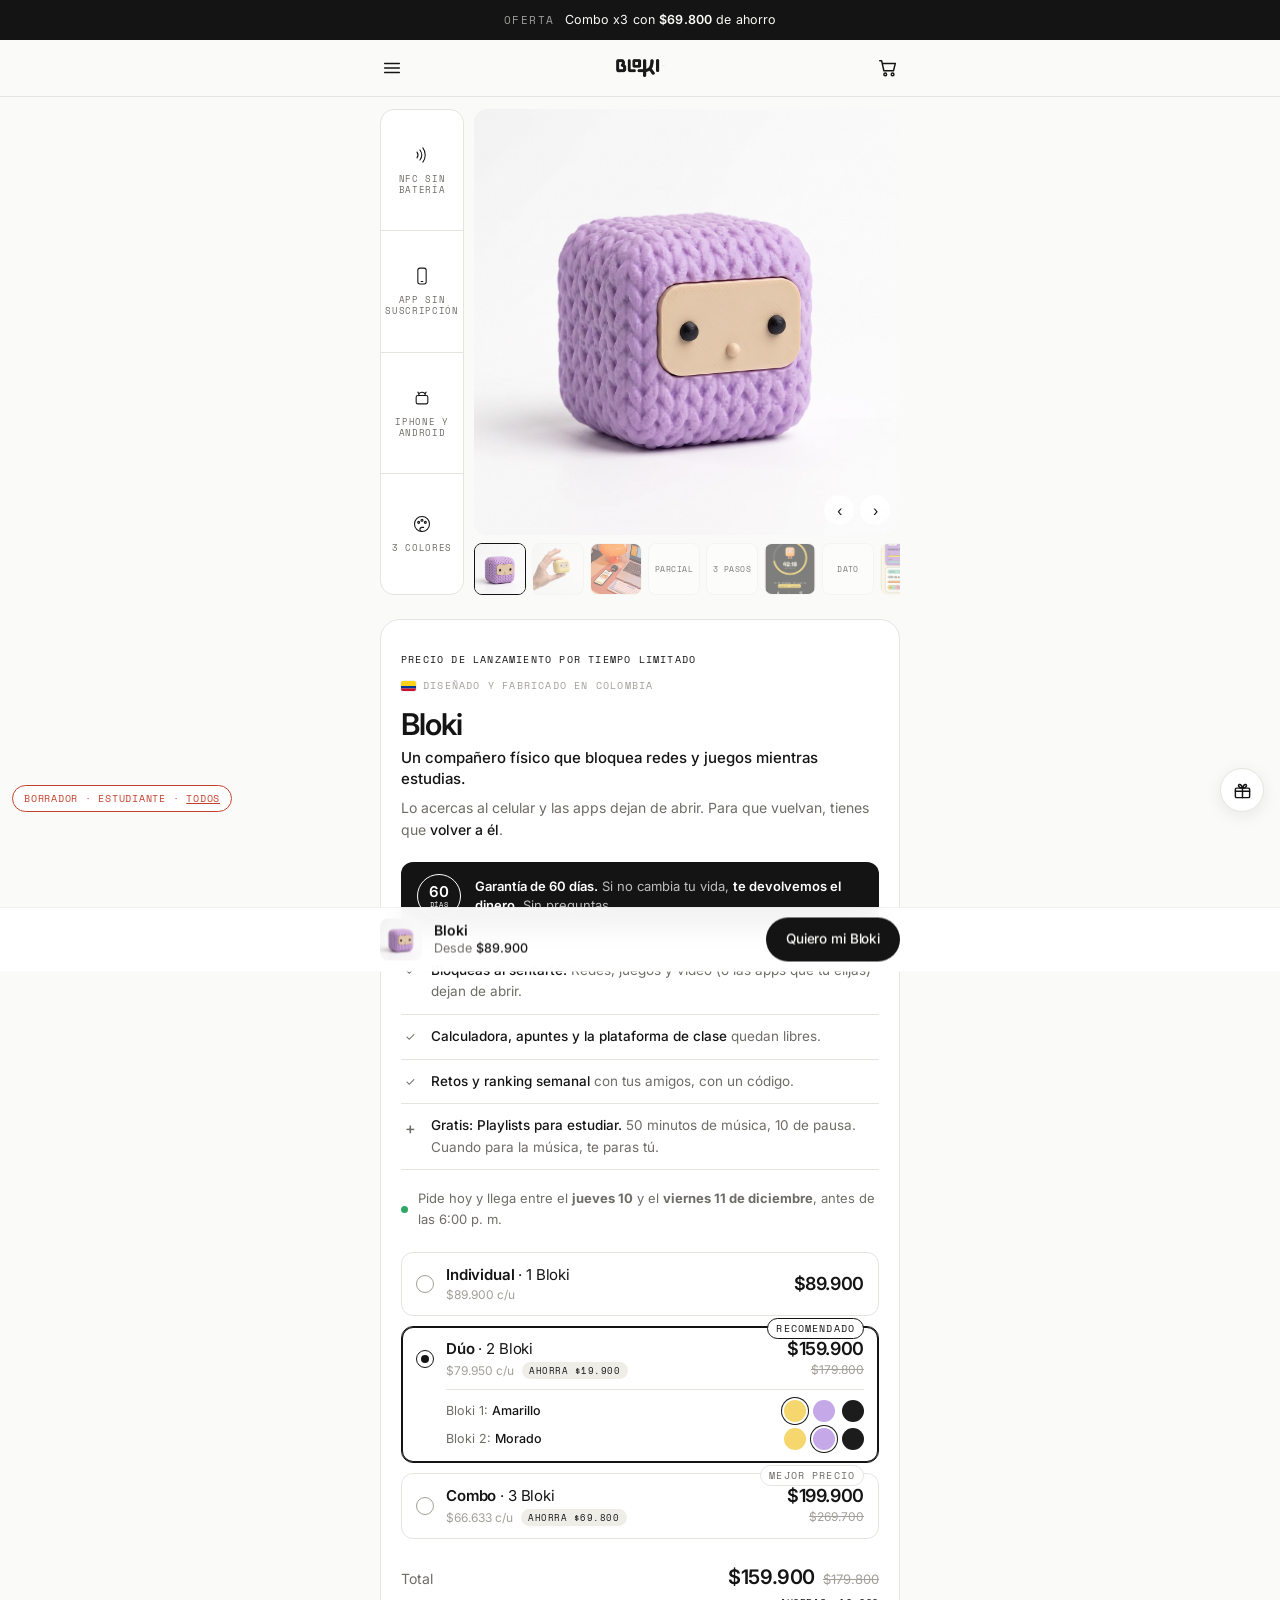
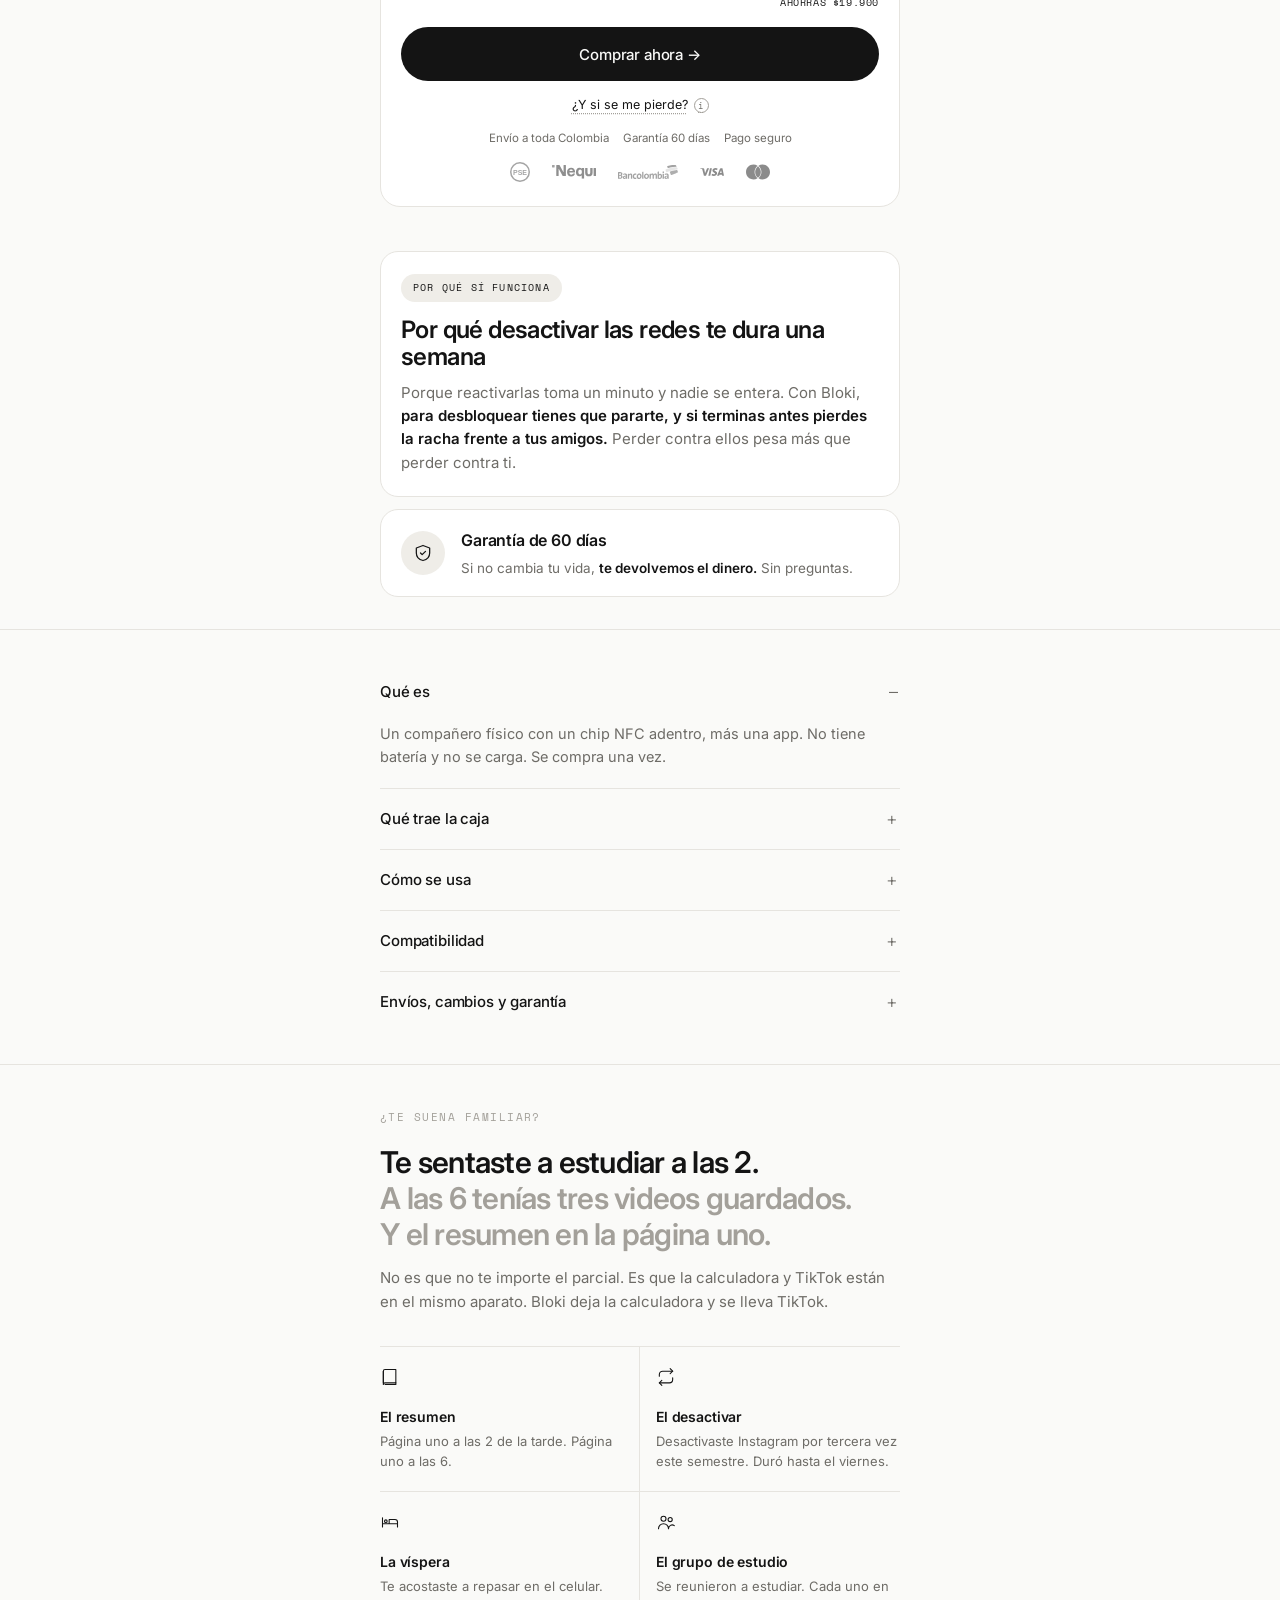
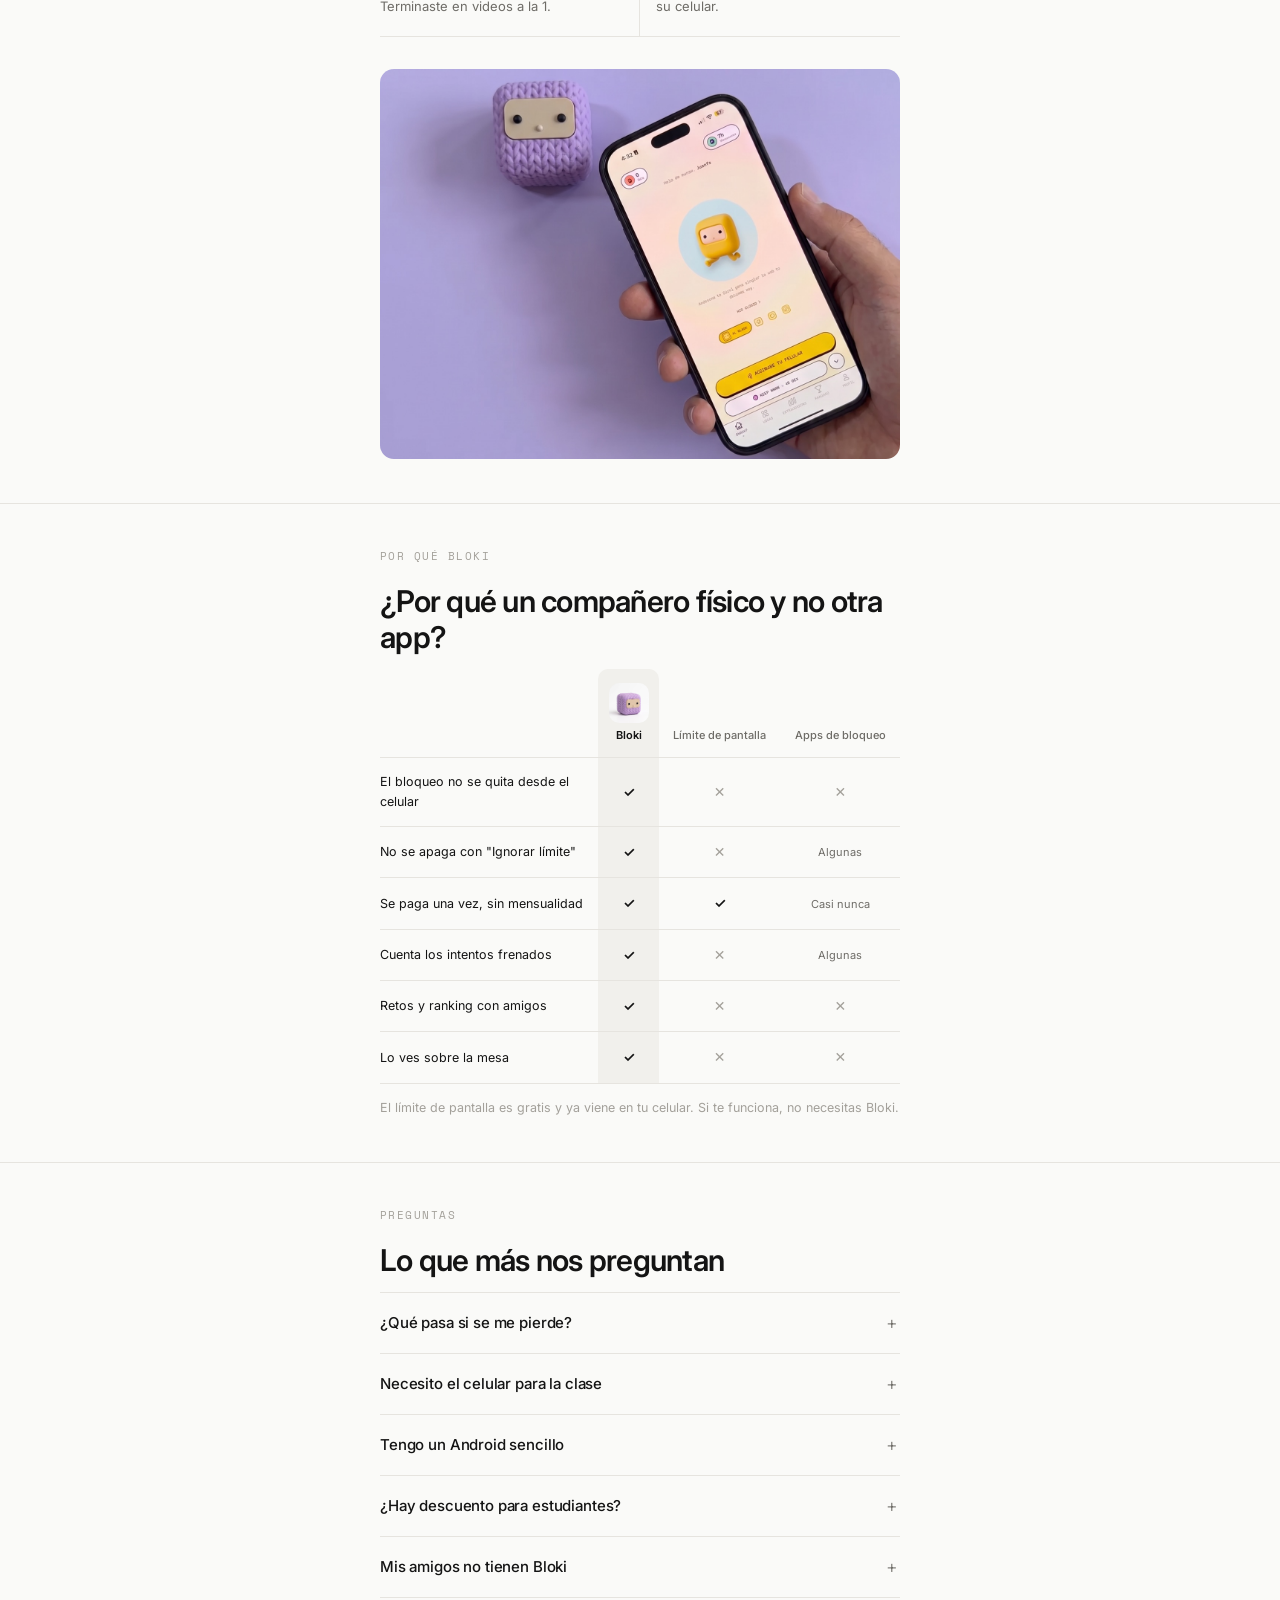
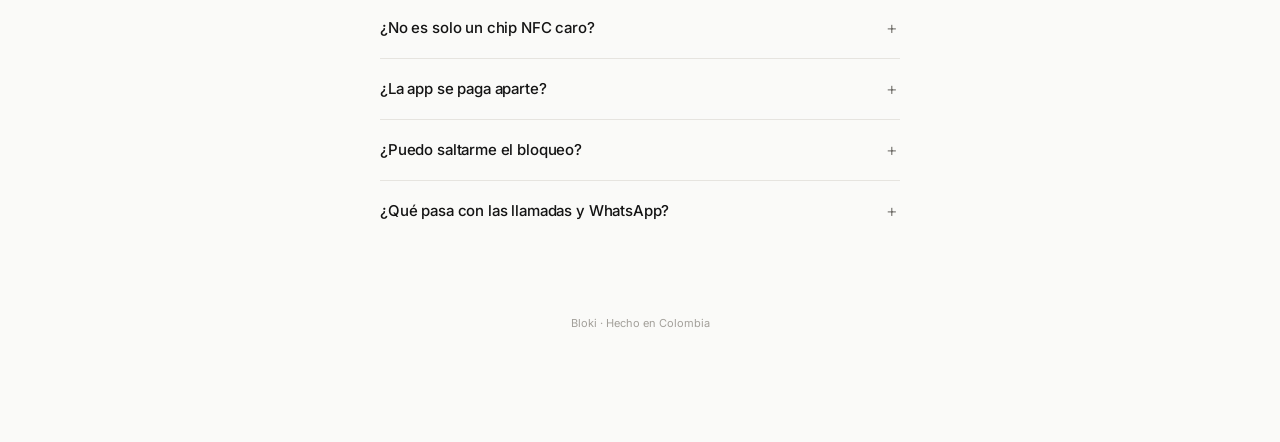
==== estudiante/index.html @ fb694d65 "Bloki: landings por avatar + panel del proyecto Landings (8 avatares) generadas con build.py y panel" ====
<!doctype html>
<html lang="es-CO"><head>
<meta charset="utf-8"><meta name="viewport" content="width=device-width,initial-scale=1">
<title>Bloki · Cuatro horas sentado, cuarenta minutos estudiando</title>
<meta name="description" content="Bloki bloquea redes y juegos mientras estudias y deja libres la calculadora y la plataforma de clase. Con retos y ranking contra tus amigos.">
<meta property="og:title" content="Bloki · Cuatro horas sentado, cuarenta minutos estudiando"><meta property="og:description" content="Bloki bloquea redes y juegos mientras estudias y deja libres la calculadora y la plataforma de clase. Con retos y ranking contra tus amigos.">
<meta property="og:image" content="../assets/bloki-lila-tejido.jpg">
<meta name="robots" content="noindex">
<link rel="preconnect" href="https://fonts.googleapis.com"><link rel="preconnect" href="https://fonts.gstatic.com" crossorigin>
<link href="https://fonts.googleapis.com/css2?family=Inter:wght@400;500;600&family=Space+Mono:wght@400&display=swap" rel="stylesheet">
<link rel="stylesheet" href="../assets/bloki-landing.css">
<style>.todo-inline{color:#c2412d}</style>
</head><body>
<div class="draft-bar">BORRADOR · Estudiante · <a href="../index.html">todos</a></div>
<div class="announce"><b class="tag">OFERTA</b>Combo x3 con <b>$69.800</b> de ahorro</div><header class="header"><div class="header__in">
  <details class="menu"><summary aria-label="Menú"><svg viewBox="0 0 24 24" fill="none" stroke="currentColor" stroke-width="1.6" stroke-linecap="round" stroke-linejoin="round" aria-hidden="true"><path d="M4 7h16M4 12h16M4 17h16"/></svg></summary>
    <nav class="menu__panel"><a href="#comprar" data-goto-buy>Comprar</a><a href="#como-funciona">Cómo funciona</a><a href="#preguntas">Preguntas</a></nav></details>
  <a class="header__logo" href="#top"><img src="../assets/bloki-wordmark.png" alt="Bloki" width="64" height="26"></a>
  <a class="header__cart" href="#comprar" data-goto-buy aria-label="Comprar"><svg viewBox="0 0 24 24" fill="none" stroke="currentColor" stroke-width="1.6" stroke-linecap="round" stroke-linejoin="round" aria-hidden="true"><path d="M3 4h2l2.5 11h10.5l2-8H6.5"/><circle cx="9" cy="19" r="1.5"/><circle cx="17" cy="19" r="1.5"/></svg></a>
</div></header><section class="sec sec--tight" id="top"><div class="wrap">
  <div class="gal"><div class="chips"><div class="chip"><svg viewBox="0 0 24 24" fill="none" stroke="currentColor" stroke-width="1.3" stroke-linecap="round" stroke-linejoin="round" aria-hidden="true"><path d="M6 8.5a6 6 0 0 1 0 7"/><path d="M9.5 6a10 10 0 0 1 0 12"/><path d="M13 3.5a14 14 0 0 1 0 17"/></svg><span>NFC SIN BATERÍA</span></div><div class="chip"><svg viewBox="0 0 24 24" fill="none" stroke="currentColor" stroke-width="1.3" stroke-linecap="round" stroke-linejoin="round" aria-hidden="true"><rect x="7" y="2.5" width="10" height="19" rx="2.5"/><path d="M11 18.5h2"/></svg><span>APP SIN SUSCRIPCIÓN</span></div><div class="chip"><svg viewBox="0 0 24 24" fill="none" stroke="currentColor" stroke-width="1.3" stroke-linecap="round" stroke-linejoin="round" aria-hidden="true"><rect x="5" y="9" width="14" height="10" rx="2"/><path d="M8 9a4 4 0 0 1 8 0"/><path d="M7 5l1.5 2M17 5l-1.5 2"/></svg><span>IPHONE Y ANDROID</span></div><div class="chip"><svg viewBox="0 0 24 24" fill="none" stroke="currentColor" stroke-width="1.3" stroke-linecap="round" stroke-linejoin="round" aria-hidden="true"><circle cx="12" cy="12" r="9"/><circle cx="8" cy="10" r="1.2"/><circle cx="12" cy="7.5" r="1.2"/><circle cx="16" cy="10" r="1.2"/><path d="M12 21a2.5 2.5 0 0 1 0-5h2"/></svg><span>3 COLORES</span></div></div>
    <div><div class="gal__main"><div class="gal__slide gal__slide--cover on"><img src="../assets/bloki-lila-tejido.jpg" alt="Bloki morado tejido, tu compañero físico que bloquea las apps que eliges"></div><div class="gal__slide gal__slide--cover"><img src="../assets/bloki-amarillo-mano.jpg" alt="Bloki amarillo en la mano: cabe entre dos dedos" loading="lazy"></div><div class="gal__slide gal__slide--cover"><img src="../assets/bloki-negro-escritorio.jpg" alt="Bloki negro en el escritorio, junto al celular con el modo Trabajo" loading="lazy"></div><div class="gal__slide"><div class="info"><span class="info__k">Semana de parciales</span><p class="info__t">Así se usa Bloki para estudiar.</p><ol><li><b>Te sientas</b>Tocas Bloki. TikTok, Instagram y juegos se cierran.</li><li><b>Bloque de 50 min</b>Calculadora, apuntes y la plataforma de clase libres.</li><li><b>El domingo</b>Sale el ranking semanal con tus amigos.</li></ol></div></div><div class="gal__slide"><div class="info"><span class="info__k">Cómo funciona</span><p class="info__t">Un compañero físico, una app y un toque.</p><ol><li><b>1. Eliges las apps</b>Vienen ocho modos listos. Ajustas los que quieras.</li><li><b>2. Acercas el celular</b>NFC. Sin contraseña ni código.</li><li><b>3. Dejas a Bloki ahí</b>Para desbloquear tienes que volver a él.</li></ol></div></div><div class="gal__slide gal__slide--cover"><img src="../assets/app-session.jpg" alt="Sesión activa en la app de Bloki" loading="lazy"></div><div class="gal__slide"><div class="info info--ink"><span class="info__k">Evidencia · Colombia</span><span class="info__big">3 h 25 min</span><p class="info__t" style="margin-top:6px">al día en redes sociales. Es el promedio en Colombia.</p><ul style="color:var(--ink)"><li><b>Top 5 mundial</b>en tiempo frente a pantallas: unas 8 h 43 min diarias en internet.</li><li><b>8 de cada 10</b>celulares en Colombia son Android. Bloki funciona con los dos.</li></ul><p style="font-size:9.5px;color:var(--ink-muted);margin:10px 0 0">Fuente: Digital 2025 (DataReportal) vía Portafolio · La República · Statcounter jul-2026</p></div></div><div class="gal__slide gal__slide--cover"><img src="../assets/app-retos.jpg" alt="Retos con amigos en la app de Bloki" loading="lazy"></div><div class="gal__slide"><div class="info" style="background:var(--paper)"><span class="info__k">La diferencia</span><p class="info__t">Lo que tienen todos los demás: se quitan desde el mismo celular.</p><ul><li><b>Límite de pantalla</b>Se apaga con "Ignorar límite".</li><li><b>Borrar las apps</b>Se vuelven a bajar en cuarenta segundos.</li><li><b>Bloki</b>Solo se quita acercando el celular a Bloki, donde lo dejaste.</li></ul></div></div><div class="gal__slide gal__slide--cover"><img src="../assets/bloki-morado-app.jpg" alt="Bloki morado junto al celular con la app abierta" loading="lazy"></div><div class="gal__arrows"><button type="button" data-gal-prev aria-label="Anterior">‹</button><button type="button" data-gal-next aria-label="Siguiente">›</button></div></div>
    <div class="thumbs"><button type="button" class="on" aria-label="Imagen 1"><img src="../assets/bloki-lila-tejido.jpg" alt=""></button><button type="button" class="" aria-label="Imagen 2"><img src="../assets/bloki-amarillo-mano.jpg" alt=""></button><button type="button" class="" aria-label="Imagen 3"><img src="../assets/bloki-negro-escritorio.jpg" alt=""></button><button type="button" class="" aria-label="Imagen 4"><span class="t-info">PARCIAL</span></button><button type="button" class="" aria-label="Imagen 5"><span class="t-info">3 PASOS</span></button><button type="button" class="" aria-label="Imagen 6"><img src="../assets/app-session.jpg" alt=""></button><button type="button" class="" aria-label="Imagen 7"><span class="t-info">DATO</span></button><button type="button" class="" aria-label="Imagen 8"><img src="../assets/app-retos.jpg" alt=""></button><button type="button" class="" aria-label="Imagen 9"><span class="t-info">VS</span></button><button type="button" class="" aria-label="Imagen 10"><img src="../assets/bloki-morado-app.jpg" alt=""></button></div></div></div>
</div></section><section class="sec buy" id="comprar"><div class="wrap">
  <div class="buy__card">
    <div class="buy__top"><span><span class="launch">Precio de lanzamiento por tiempo limitado</span></span><span class="pill"><svg class="flag" viewBox="0 0 3 2" aria-hidden="true"><rect width="3" height="1" fill="#FCD116"/><rect y="1" width="3" height=".5" fill="#003893"/><rect y="1.5" width="3" height=".5" fill="#CE1126"/></svg>Diseñado y fabricado en Colombia</span></div>
    <h1 class="buy__title">Bloki</h1>
    <p class="buy__sub">Un compañero físico que bloquea redes y juegos mientras estudias.</p>
    <p class="buy__lead">Lo acercas al celular y las apps dejan de abrir. Para que vuelvan, tienes que <b>volver a él</b>.</p>
    <div class="guar-bar"><span class="guar__seal">60<small>DÍAS</small></span><p><b>Garantía de 60 días.</b> Si no cambia tu vida, <b>te devolvemos el dinero.</b> Sin preguntas.</p></div>
    <ul class="checks"><li><span class="ck"></span><span><b>Bloqueas al sentarte.</b> Redes, juegos y video (o las apps que tú elijas) dejan de abrir.</span></li><li><span class="ck"></span><span><b>Calculadora, apuntes y la plataforma de clase</b> quedan libres.</span></li><li><span class="ck"></span><span><b>Retos y ranking semanal</b> con tus amigos, con un código.</span></li><li><span class="ck ck--gift"></span><span><b>Gratis: Playlists para estudiar.</b> 50 minutos de música, 10 de pausa. Cuando para la música, te paras tú.</span></li></ul>
    <p class="ship"><i></i><span data-eta>Llega en 2 a 5 días hábiles · Envío a toda Colombia</span></p>
    <div class="plans" role="radiogroup" aria-label="Elige tu plan"><div class="plan" role="radio" tabindex="0" aria-checked="false" data-qty="1" data-price="89900">
      <div class="plan__row"><span class="plan__dot"></span>
        <div><p class="plan__name"><b>Individual</b> · 1 Bloki</p>
        <p class="plan__desc">$89.900 c/u</p></div>
        <p class="plan__price"><strong>$89.900</strong></p></div>
      <div class="colors"><div class="colors__row"><span>Color: <b>Amarillo</b></span><span class="sw"><button type="button" class="on" style="--c:#F5D76E" data-color="Amarillo" aria-label="Amarillo"></button><button type="button" class="" style="--c:#C5A8E8" data-color="Morado" aria-label="Morado"></button><button type="button" class="" style="--c:#1C1C1C" data-color="Negro" aria-label="Negro"></button></span></div></div></div><div class="plan on" role="radio" tabindex="0" aria-checked="true" data-qty="2" data-price="159900"><span class="plan__badge">RECOMENDADO</span>
      <div class="plan__row"><span class="plan__dot"></span>
        <div><p class="plan__name"><b>Dúo</b> · 2 Bloki</p>
        <p class="plan__desc">$79.950 c/u<span class="plan__save">AHORRA $19.900</span></p></div>
        <p class="plan__price"><strong>$159.900</strong><s>$179.800</s></p></div>
      <div class="colors"><div class="colors__row"><span>Bloki 1: <b>Amarillo</b></span><span class="sw"><button type="button" class="on" style="--c:#F5D76E" data-color="Amarillo" aria-label="Amarillo"></button><button type="button" class="" style="--c:#C5A8E8" data-color="Morado" aria-label="Morado"></button><button type="button" class="" style="--c:#1C1C1C" data-color="Negro" aria-label="Negro"></button></span></div><div class="colors__row"><span>Bloki 2: <b>Morado</b></span><span class="sw"><button type="button" class="" style="--c:#F5D76E" data-color="Amarillo" aria-label="Amarillo"></button><button type="button" class="on" style="--c:#C5A8E8" data-color="Morado" aria-label="Morado"></button><button type="button" class="" style="--c:#1C1C1C" data-color="Negro" aria-label="Negro"></button></span></div></div></div><div class="plan" role="radio" tabindex="0" aria-checked="false" data-qty="3" data-price="199900"><span class="plan__badge plan__badge--y">MEJOR PRECIO</span>
      <div class="plan__row"><span class="plan__dot"></span>
        <div><p class="plan__name"><b>Combo</b> · 3 Bloki</p>
        <p class="plan__desc">$66.633 c/u<span class="plan__save">AHORRA $69.800</span></p></div>
        <p class="plan__price"><strong>$199.900</strong><s>$269.700</s></p></div>
      <div class="colors"><div class="colors__row"><span>Bloki 1: <b>Amarillo</b></span><span class="sw"><button type="button" class="on" style="--c:#F5D76E" data-color="Amarillo" aria-label="Amarillo"></button><button type="button" class="" style="--c:#C5A8E8" data-color="Morado" aria-label="Morado"></button><button type="button" class="" style="--c:#1C1C1C" data-color="Negro" aria-label="Negro"></button></span></div><div class="colors__row"><span>Bloki 2: <b>Morado</b></span><span class="sw"><button type="button" class="" style="--c:#F5D76E" data-color="Amarillo" aria-label="Amarillo"></button><button type="button" class="on" style="--c:#C5A8E8" data-color="Morado" aria-label="Morado"></button><button type="button" class="" style="--c:#1C1C1C" data-color="Negro" aria-label="Negro"></button></span></div><div class="colors__row"><span>Bloki 3: <b>Negro</b></span><span class="sw"><button type="button" class="" style="--c:#F5D76E" data-color="Amarillo" aria-label="Amarillo"></button><button type="button" class="" style="--c:#C5A8E8" data-color="Morado" aria-label="Morado"></button><button type="button" class="on" style="--c:#1C1C1C" data-color="Negro" aria-label="Negro"></button></span></div></div></div></div>
    <div class="total"><span>Total</span><span><strong data-total></strong><s data-compare hidden></s><span class="save" data-save hidden></span></span></div>
    <button type="button" class="btn btn--block" data-buy>Comprar ahora →</button>
    <p class="buy__err" role="alert"></p>
    <div class="tip"><button type="button" class="tip__btn" aria-describedby="tip-perdida">¿Y si se me pierde? <span class="tip__i" aria-hidden="true">i</span></button>
      <span class="tip__box" role="tooltip" id="tip-perdida">Cada Bloki trae <b>3 desbloqueos de emergencia</b>. Respondes tu pregunta de seguridad y tus apps se desbloquean. Si necesitas más, los encuentras dentro de la app.</span></div>
    <ul class="micro"><li>Envío a toda Colombia</li><li>Garantía 60 días</li><li>Pago seguro</li></ul>
    <div class="pay"><img class="pay--pse" src="../assets/pagos/pse.svg" alt="PSE" loading="lazy"><img class="pay--nequi" src="../assets/pagos/nequi.svg" alt="Nequi" loading="lazy"><img class="pay--bancolombia" src="../assets/pagos/bancolombia.svg" alt="Bancolombia" loading="lazy"><img class="pay--visa" src="../assets/pagos/visa.svg" alt="VISA" loading="lazy"><img class="pay--mastercard" src="../assets/pagos/mastercard.svg" alt="Mastercard" loading="lazy"></div>
  </div>
</div></section><section class="sec sec--tight"><div class="wrap why">
  <div class="why__card"><span class="why__tag">Por qué sí funciona</span><h3>Por qué desactivar las redes te dura una semana</h3><p>Porque reactivarlas toma un minuto y nadie se entera. Con Bloki, <b>para desbloquear tienes que pararte, y si terminas antes pierdes la racha frente a tus amigos.</b> Perder contra ellos pesa más que perder contra ti.</p></div>
  <div class="why__card why__guar"><span class="why__icon"><svg viewBox="0 0 24 24" fill="none" stroke="currentColor" stroke-width="1.5" stroke-linecap="round" stroke-linejoin="round" aria-hidden="true"><path d="M12 3 4 6v6c0 5 3.5 8 8 9 4.5-1 8-4 8-9V6Z"/><path d="m9 12 2 2 4-4"/></svg></span><div><h4>Garantía de 60 días</h4><p>Si no cambia tu vida, <b>te devolvemos el dinero.</b> Sin preguntas.</p></div></div>
</div></section><section class="sec sec--tight" id="como-funciona"><div class="wrap"><div class="acc"><details open><summary>Qué es</summary><div class="acc__body"><p>Un compañero físico con un chip NFC adentro, más una app. No tiene batería y no se carga. Se compra una vez.</p></div></details><details><summary>Qué trae la caja</summary><div class="acc__body"><p><b>1 Bloki</b>, en el color que elegiste.</p><p><b>Instrucciones de uso.</b> De la caja a tu primer bloqueo en un par de minutos.</p><p><b>Tu bienvenida a la comunidad Bloki.</b> Retos, ranking y gente bloqueando contigo.</p></div></details><details><summary>Cómo se usa</summary><div class="acc__body"><p>Abres la app y eliges qué apps se bloquean. Acercas la parte de arriba del celular a Bloki y el modo se activa. Para desbloquear, vuelves a acercarlo.</p></div></details><details><summary>Compatibilidad</summary><div class="acc__body"><p>iPhone y Android con NFC. La mayoría de celulares desde 2015 lo tienen. Cada Bloki se vincula a un solo celular: si son dos, cada uno necesita el suyo.</p></div></details><details><summary>Envíos, cambios y garantía</summary><div class="acc__body"><p>Envío a toda Colombia, de 2 a 5 días hábiles.</p><p><b>60 días de garantía:</b> lo devuelves y te devolvemos el dinero, sin preguntas.</p></div></details></div></div></section>
<section class="sec sec--deep"><div class="wrap">
  <span class="eyebrow">¿Te suena familiar?</span>
  <h2 class="h2 h2--lines"><span>Te sentaste a estudiar a las 2.</span><span>A las 6 tenías tres videos guardados.</span><span>Y el resumen en la página uno.</span></h2>
  <p class="lead">No es que no te importe el parcial. Es que la calculadora y TikTok están en el mismo aparato. Bloki deja la calculadora y se lleva TikTok.</p>
  <div class="pains"><div class="pain"><span class="pain__ic"><svg viewBox="0 0 24 24" fill="none" stroke="currentColor" stroke-width="1.3" stroke-linecap="round" stroke-linejoin="round" aria-hidden="true"><path d="M4 5a2 2 0 0 1 2-2h13v16H6a2 2 0 0 0-2 2Z"/><path d="M4 19V5M19 19v2H6"/></svg></span><h3>El resumen</h3><p>Página uno a las 2 de la tarde. Página uno a las 6.</p></div><div class="pain"><span class="pain__ic"><svg viewBox="0 0 24 24" fill="none" stroke="currentColor" stroke-width="1.3" stroke-linecap="round" stroke-linejoin="round" aria-hidden="true"><path d="M17 2l3 3-3 3"/><path d="M4 11V9a4 4 0 0 1 4-4h12"/><path d="M7 22l-3-3 3-3"/><path d="M20 13v2a4 4 0 0 1-4 4H4"/></svg></span><h3>El desactivar</h3><p>Desactivaste Instagram por tercera vez este semestre. Duró hasta el viernes.</p></div><div class="pain"><span class="pain__ic"><svg viewBox="0 0 24 24" fill="none" stroke="currentColor" stroke-width="1.3" stroke-linecap="round" stroke-linejoin="round" aria-hidden="true"><path d="M3 18V7M3 14h18v4M21 14v-2a3 3 0 0 0-3-3h-7v5"/><circle cx="7" cy="11" r="1.6"/></svg></span><h3>La víspera</h3><p>Te acostaste a repasar en el celular. Terminaste en videos a la 1.</p></div><div class="pain"><span class="pain__ic"><svg viewBox="0 0 24 24" fill="none" stroke="currentColor" stroke-width="1.3" stroke-linecap="round" stroke-linejoin="round" aria-hidden="true"><circle cx="9" cy="8" r="3"/><circle cx="17" cy="9" r="2.5"/><path d="M3 20a6 6 0 0 1 12 0M15 20a4.5 4.5 0 0 1 7-3.7"/></svg></span><h3>El grupo de estudio</h3><p>Se reunieron a estudiar. Cada uno en su celular.</p></div></div>
  <figure class="figure"><img src="../assets/bloki-morado-app.jpg" alt="Bloki morado junto al celular con la app abierta" loading="lazy"></figure>
</div></section><section class="sec"><div class="wrap">
  <span class="eyebrow">Por qué Bloki</span>
  <h2 class="h2">¿Por qué un compañero físico y no otra app?</h2>
  <table class="cmp"><tr><th></th><th class="us"><img src="../assets/bloki-lila-tejido.jpg" alt="">Bloki</th><th>Límite de pantalla</th><th>Apps de bloqueo</th></tr><tr><td>El bloqueo no se quita desde el celular</td><td class="us"><span class="yes">✓</span></td><td><span class="no">✕</span></td><td><span class="no">✕</span></td></tr><tr><td>No se apaga con "Ignorar límite"</td><td class="us"><span class="yes">✓</span></td><td><span class="no">✕</span></td><td><span class="txt">Algunas</span></td></tr><tr><td>Se paga una vez, sin mensualidad</td><td class="us"><span class="yes">✓</span></td><td><span class="yes">✓</span></td><td><span class="txt">Casi nunca</span></td></tr><tr><td>Cuenta los intentos frenados</td><td class="us"><span class="yes">✓</span></td><td><span class="no">✕</span></td><td><span class="txt">Algunas</span></td></tr><tr><td>Retos y ranking con amigos</td><td class="us"><span class="yes">✓</span></td><td><span class="no">✕</span></td><td><span class="no">✕</span></td></tr><tr><td>Lo ves sobre la mesa</td><td class="us"><span class="yes">✓</span></td><td><span class="no">✕</span></td><td><span class="no">✕</span></td></tr></table>
  <p class="small" style="margin:14px 0 0">El límite de pantalla es gratis y ya viene en tu celular. Si te funciona, no necesitas Bloki.</p>
</div></section><section class="sec sec--deep" id="preguntas"><div class="wrap">
  <span class="eyebrow">Preguntas</span>
  <h2 class="h2">Lo que más nos preguntan</h2>
  <div class="acc"><details><summary>¿Qué pasa si se me pierde?</summary><div class="acc__body"><p>Cada Bloki trae <b>3 desbloqueos de emergencia</b>. Respondes tu pregunta de seguridad y tus apps se desbloquean. Si necesitas más, los encuentras dentro de la app.</p></div></details><details><summary>Necesito el celular para la clase</summary><div class="acc__body"><p>Calculadora, apuntes, la plataforma de la universidad y WhatsApp quedan libres. Bloqueas solo lo que eliges.</p></div></details><details><summary>Tengo un Android sencillo</summary><div class="acc__body"><p>Si tiene NFC, funciona. La mayoría de celulares desde 2015 lo tienen. En los ajustes busca "NFC"; si aparece, sirve.</p></div></details><details><summary>¿Hay descuento para estudiantes?</summary><div class="acc__body"><p>[DECIDIR: Brick da 20% a estudiantes. Si lo hacemos, poner aquí cómo se valida.]</p></div></details><details><summary>Mis amigos no tienen Bloki</summary><div class="acc__body"><p>Pueden entrar al ranking con tu código. [CONFIRMAR: si se puede participar sin Bloki propio.]</p></div></details><details><summary>¿No es solo un chip NFC caro?</summary><div class="acc__body"><p>Adentro tiene un chip NFC, sí. Lo que pagas es el compañero físico, la app completa de por vida sin mensualidad, los ocho modos, los retos y el ranking. Y es un compañero que da gusto dejar a la vista: el que se guarda en un cajón no se usa.</p></div></details><details><summary>¿La app se paga aparte?</summary><div class="acc__body"><p>No. Va incluida, de por vida, sin suscripción ni cobros después.</p></div></details><details><summary>¿Puedo saltarme el bloqueo?</summary><div class="acc__body"><p>Si de verdad quieres, sí. Hay modo estricto, pero ningún bloqueo de software es una cárcel. Lo que hace Bloki es que volver cueste más que quedarte afuera, y que si terminas antes, ese día no sume para tu racha.</p></div></details><details><summary>¿Qué pasa con las llamadas y WhatsApp?</summary><div class="acc__body"><p>Las llamadas nunca se bloquean: ni Apple ni Google lo permiten. WhatsApp queda libre por defecto. Si lo agregas, la app te avisa antes.</p></div></details></div>
</div></section>
<footer style="padding:30px 16px 110px;text-align:center;font-size:11px;color:var(--ink-muted)">Bloki · Hecho en Colombia</footer>
<div class="sticky" aria-hidden="true"><div class="sticky__in">
  <img src="../assets/bloki-lila-tejido.jpg" alt="">
  <span class="sticky__info"><strong>Bloki</strong>Desde <b>$89.900</b></span>
  <a class="btn" href="#comprar" data-goto-buy tabindex="-1">Quiero mi Bloki</a>
</div></div>
<button class="teaser" type="button" aria-label="Ver descuento"><svg viewBox="0 0 24 24" fill="none" stroke="currentColor" stroke-width="1.8" stroke-linecap="round" stroke-linejoin="round" aria-hidden="true"><rect x="3" y="9" width="18" height="12" rx="1.5"/><path d="M3 13h18M12 9v12"/><path d="M12 9S10.5 4 8 4.5 7.5 9 12 9Zm0 0s1.5-5 4-4.5S16.5 9 12 9Z"/></svg></button>
<div class="pop" role="dialog" aria-modal="true" aria-label="Descuento"><div class="pop__box">
  <button class="pop__x" type="button" data-pop-close aria-label="Cerrar">×</button>
  <div class="pop__art"><img src="../assets/bloki-amarillo-mano.jpg" alt=""></div>
  <div class="pop__body"><h3>Tienes un descuento esperando</h3><p>Déjanos tu correo y te mandamos el código para tu primer Bloki.</p>
    <form><input type="email" required placeholder="Tu correo" aria-label="Correo"><button class="btn btn--block" type="submit">Quiero el código</button></form>
    <button class="pop__no" type="button" data-pop-close>Ahora no</button>
    <p class="pop__legal">Al dejar tu correo aceptas recibir mensajes de Bloki. Puedes salirte cuando quieras.</p></div>
</div></div>
<script type="application/json" id="bk-config">{"slug": "estudiante", "store": "", "unitPrice": 89900, "variants": {"Amarillo": "", "Morado": "", "Negro": ""}, "discountCodes": {}, "popupCode": "[CÓDIGO]", "popupDelay": 12}</script>
<script src="../assets/bloki-landing.js"></script>
</body></html>
---- assets/bloki-landing.css ----
/* ═══════════════════════════════════════════════════════════════
   BLOKI · Landing de producto por avatar
   Estructura de Plenara Hydra (18 secciones, un solo buy box).
   Dirección visual: minimalista. Blanco hueso, tinta, líneas finas.
   El color lo pone el producto (renders y swatches); nada más lleva color.
   ═══════════════════════════════════════════════════════════════ */
:root{
  --bg:#FAFAF8; --paper:#FFFFFF; --stage:#F1F0EC;
  --ink:#141414; --ink-soft:#6E6C67; --ink-muted:#A3A09A; --line:#E6E4DF;
  /* Colores del producto: solo para swatches */
  --yellow:#F4CB3B; --mint:#92E2C7; --orange:#F28D3B; --lilac:#B78CD3; --coral:#FD998A;
  --sans:'Inter',system-ui,-apple-system,'Segoe UI',sans-serif;
  --mono:'Space Mono',ui-monospace,monospace;
  --w:560px; --r:14px;
}
*,*::before,*::after{box-sizing:border-box}
html{-webkit-text-size-adjust:100%;scroll-behavior:smooth}
body{margin:0;background:var(--bg);color:var(--ink);font-family:var(--sans);font-size:15px;line-height:1.6;-webkit-font-smoothing:antialiased;overflow-x:hidden}
img{max-width:100%;height:auto;display:block}
a{color:inherit}
button{font-family:inherit;color:inherit}
.wrap{width:100%;max-width:var(--w);margin:0 auto;padding:0 20px}
.sec{padding:44px 0;border-top:1px solid var(--line)}
.sec--tight{padding:32px 0}
.center{text-align:center}
.eyebrow{display:block;font-family:var(--mono);font-size:10.5px;letter-spacing:.14em;text-transform:uppercase;color:var(--ink-muted);margin:0 0 18px}
.h2{font-size:26px;line-height:1.2;font-weight:600;letter-spacing:-.025em;margin:0 0 14px}
.h2 em,.hero h1 em{font-style:normal;color:var(--ink-muted)}
.lead{color:var(--ink-soft);margin:0 0 28px}
.small{font-size:12.5px;color:var(--ink-muted)}

/* Botón */
.btn{display:inline-flex;align-items:center;justify-content:center;gap:10px;min-height:54px;padding:0 28px;border:0;border-radius:999px;background:var(--ink);color:var(--bg);font-family:var(--sans);font-weight:500;font-size:15px;letter-spacing:-.01em;text-decoration:none;cursor:pointer;transition:opacity .2s}
.btn:hover{opacity:.82}
.btn--block{width:100%}
.btn[disabled]{opacity:.5;cursor:wait}
.micro{display:flex;flex-wrap:wrap;justify-content:center;gap:4px 18px;margin:16px 0 0;padding:0;list-style:none;font-size:12px;color:var(--ink-soft)}

/* ── S1 Barra de oferta ── */
.announce{background:var(--ink);color:var(--bg);text-align:center;padding:10px 16px;font-size:12.5px;letter-spacing:.01em}
.announce b{font-weight:600}
.announce b.tag{font-family:var(--mono);font-weight:400;font-size:10.5px;letter-spacing:.14em;margin-right:10px;opacity:.6}

/* ── S2 Header ── */
.header{position:sticky;top:0;z-index:50;background:rgba(250,250,248,.9);backdrop-filter:blur(12px);-webkit-backdrop-filter:blur(12px);border-bottom:1px solid var(--line)}
.header__in{display:grid;grid-template-columns:44px 1fr 44px;align-items:center;height:56px;max-width:var(--w);margin:0 auto;padding:0 12px}
.header__logo{justify-self:center}
.header__logo img{height:20px;width:auto}
.header__cart{justify-self:end;display:grid;place-items:center;width:40px;height:40px;text-decoration:none}
.header svg{width:22px;height:22px}
.menu summary{list-style:none;cursor:pointer;width:40px;height:40px;display:grid;place-items:center}
.menu summary::-webkit-details-marker{display:none}
.menu__panel{position:fixed;inset:56px 0 auto 0;background:var(--bg);border-bottom:1px solid var(--line);padding:8px 20px 20px}
.menu__panel a{display:block;padding:14px 0;border-bottom:1px solid var(--line);text-decoration:none;font-size:15px}

/* ── S3 Hero ── */
.hero__media{position:relative;background:var(--stage);aspect-ratio:1/1;max-height:560px;width:100%;display:grid;place-items:center;overflow:hidden}
.hero__toy{width:72%;max-width:420px;height:auto;margin-top:-48px}
.gift{position:absolute;left:16px;right:16px;bottom:16px;max-width:420px;margin:0 auto;display:flex;align-items:center;gap:12px;background:rgba(255,255,255,.92);backdrop-filter:blur(8px);-webkit-backdrop-filter:blur(8px);border:1px solid var(--line);border-radius:12px;padding:10px 14px}
.gift__badge{flex:0 0 auto;font-family:var(--mono);font-size:10px;letter-spacing:.12em;text-transform:uppercase;border:1px solid var(--ink);border-radius:999px;padding:3px 9px}
.gift__txt{font-size:12px;line-height:1.4;color:var(--ink-soft)}
.gift__txt b{display:block;color:var(--ink);font-weight:600;font-size:13px}
.hero__copy{padding-top:36px;padding-bottom:56px}
.hero h1{font-size:30px;line-height:1.15;font-weight:600;letter-spacing:-.03em;margin:0 0 16px}
.hero__sub{margin:0 0 24px;color:var(--ink-soft);font-size:15.5px}
.hero__sub b{color:var(--ink);font-weight:500}
.hero__pills{list-style:none;margin:0 0 28px;padding:0;border-top:1px solid var(--line)}
.hero__pills li{display:flex;align-items:center;gap:12px;padding:12px 0;border-bottom:1px solid var(--line);font-size:14px;color:var(--ink-soft)}
.hero__pills li b{color:var(--ink);font-weight:500}
.hero__pills svg{flex:0 0 20px;width:20px;height:20px;color:var(--ink)}

/* Carrusel genérico */
.carousel{position:relative}
.track{display:flex;gap:12px;overflow-x:auto;scroll-snap-type:x mandatory;scrollbar-width:none;padding:2px 20px 4px;margin:0 -20px}
.track::-webkit-scrollbar{display:none}
.track>*{scroll-snap-align:start;flex:0 0 82%}
.c-nav{display:flex;align-items:center;justify-content:space-between;gap:14px;margin-top:20px}
.c-nav button{width:36px;height:36px;border-radius:50%;border:1px solid var(--line);background:transparent;cursor:pointer;font-size:15px;transition:border-color .2s}
.c-nav button:hover{border-color:var(--ink)}
.c-dots{display:flex;gap:6px}
.c-dots i{width:5px;height:5px;border-radius:50%;background:var(--line);transition:background .2s}
.c-dots i.on{background:var(--ink)}

/* S3c voces */
.voice{background:var(--paper);border:1px solid var(--line);border-radius:var(--r);padding:22px;display:flex;flex-direction:column;justify-content:space-between;min-height:170px}
.voice__q{margin:0 0 18px;font-size:15px;line-height:1.5;letter-spacing:-.01em}
.voice__src{font-family:var(--mono);font-size:10.5px;color:var(--ink-muted);margin:0}
.voice__src b{font-weight:400;color:var(--ink-soft)}

/* ── S4 Galería + chips ── */
.gal{display:grid;grid-template-columns:84px minmax(0,1fr);gap:10px;align-items:start}
.gal>div{min-width:0}
.chips{display:flex;flex-direction:column;align-self:stretch;border:1px solid var(--line);border-radius:var(--r);overflow:hidden;background:var(--paper)}
.chip{flex:1 1 0;min-height:0;display:flex;flex-direction:column;align-items:center;justify-content:center;gap:8px;text-align:center;font-family:var(--mono);font-size:8.5px;letter-spacing:.08em;line-height:1.3;padding:6px;color:var(--ink-soft);border-bottom:1px solid var(--line)}
.chip:last-child{border-bottom:0}
.chip svg{width:20px;height:20px;color:var(--ink)}
.gal__main{position:relative;aspect-ratio:1;border-radius:var(--r);overflow:hidden;background:var(--stage)}
.gal__slide{position:absolute;inset:0;opacity:0;transition:opacity .35s;display:flex;align-items:center;justify-content:center}
.gal__slide.on{opacity:1}
.gal__slide img{width:100%;height:100%;object-fit:contain}
.gal__slide--cover img{object-fit:cover}
.gal__arrows{position:absolute;bottom:10px;right:10px;display:flex;gap:6px;z-index:2}
.gal__arrows button{width:30px;height:30px;border-radius:50%;border:0;background:rgba(255,255,255,.9);cursor:pointer;font-size:14px}
.thumbs{display:flex;gap:6px;overflow-x:auto;margin-top:8px;scrollbar-width:none}
.thumbs button{flex:0 0 52px;height:52px;border:1px solid transparent;border-radius:8px;overflow:hidden;background:var(--stage);padding:0;cursor:pointer;opacity:.55;transition:opacity .2s}
.thumbs button.on{opacity:1;border-color:var(--ink)}
.thumbs img{width:100%;height:100%;object-fit:cover}
.thumbs .t-info{display:grid;place-items:center;height:100%;font-family:var(--mono);font-size:7.5px;letter-spacing:.06em;background:var(--paper)}
/* Slides-infografía */
.info{width:100%;height:100%;padding:22px;display:flex;flex-direction:column;justify-content:center;background:var(--paper)}
.info__k{font-family:var(--mono);font-size:9.5px;letter-spacing:.14em;text-transform:uppercase;color:var(--ink-muted);margin-bottom:8px}
.info__t{font-size:17px;font-weight:600;line-height:1.2;letter-spacing:-.02em;margin:0 0 14px}
.info ol,.info ul{margin:0;padding:0;list-style:none;font-size:12px;border-top:1px solid var(--line)}
.info li{padding:9px 0;border-bottom:1px solid var(--line);color:var(--ink-soft)}
.info li b{display:block;font-size:12.5px;font-weight:600;color:var(--ink)}
.info__big{font-size:46px;font-weight:600;letter-spacing:-.04em;line-height:1}
.info--ink{background:var(--ink);color:var(--bg)}
.info--ink .info__k{color:var(--ink-muted)}
.info--ink ul{border-color:#333;color:var(--ink-muted)!important}.info--ink li{border-color:#333;color:var(--ink-muted)}.info--ink li b{color:var(--bg)}

/* ── S5 Buy box ── */
.buy{scroll-margin-top:70px}
#top{border-top:0;padding-top:12px;padding-bottom:16px}
#top+.buy{border-top:0;padding-top:8px}
.buy__card{background:var(--paper);border:1px solid var(--line);border-radius:20px;padding:26px 20px 22px;transition:box-shadow .3s}
.buy__card.flash{animation:flash 1.1s ease}
@keyframes flash{0%,100%{box-shadow:0 0 0 0 rgba(20,20,20,0)}30%{box-shadow:0 0 0 3px var(--ink)}}
.buy__top{display:flex;flex-wrap:wrap;justify-content:space-between;align-items:center;gap:8px;margin-bottom:14px}
.pill{font-family:var(--mono);font-size:10px;letter-spacing:.12em;text-transform:uppercase;color:var(--ink-muted)}
.buy__top .pill{display:inline-flex;align-items:center;gap:7px;text-align:right}
.launch{font-family:var(--mono);font-size:10px;letter-spacing:.12em;text-transform:uppercase;color:var(--ink)}
.flag{flex:0 0 15px;width:15px;height:10px;border-radius:2px;box-shadow:0 0 0 .5px rgba(0,0,0,.12)}
.buy__title{font-size:30px;font-weight:600;letter-spacing:-.035em;margin:0 0 6px;line-height:1.1}
.buy__sub{font-weight:500;margin:0 0 8px;line-height:1.4}
.buy__lead{color:var(--ink-soft);margin:0 0 20px;font-size:14px}
.buy__lead b{font-weight:500;color:var(--ink)}
.checks{list-style:none;margin:0 0 18px;padding:0;border-top:1px solid var(--line);font-size:13.5px}
.checks li{display:grid;grid-template-columns:18px 1fr;gap:12px;align-items:start;padding:11px 0;border-bottom:1px solid var(--line);color:var(--ink-soft)}
.checks li b{color:var(--ink);font-weight:500}
.ck{width:18px;height:18px;display:grid;place-items:center;font-size:12px;margin-top:1px}
.ck::before{content:"✓"}
.ck--gift::before{content:"+";font-size:16px;font-weight:500}
.ship{display:flex;align-items:center;gap:10px;font-size:13px;margin:0 0 22px;color:var(--ink-soft)}
.ship i{flex:0 0 7px;width:7px;height:7px;border-radius:50%;background:#2fa866;animation:glow 2s infinite}
@keyframes glow{0%{box-shadow:0 0 0 0 rgba(47,168,102,.45)}70%{box-shadow:0 0 0 7px rgba(47,168,102,0)}100%{box-shadow:0 0 0 0 rgba(47,168,102,0)}}
.plans{display:flex;flex-direction:column;gap:10px;margin:0 0 18px}
.plan{position:relative;border:1px solid var(--line);border-radius:12px;padding:12px 14px;cursor:pointer;background:var(--paper);transition:border-color .2s}
.plan:hover{border-color:var(--ink-muted)}
.plan.on{border-color:var(--ink);box-shadow:inset 0 0 0 1px var(--ink)}
.plan__badge{position:absolute;top:-9px;right:14px;background:var(--paper);font-family:var(--mono);font-size:9.5px;letter-spacing:.12em;padding:2px 8px;color:var(--ink-soft);border:1px solid var(--line);border-radius:999px}
.plan.on .plan__badge{color:var(--ink);border-color:var(--ink)}
.plan__row{display:grid;grid-template-columns:18px 1fr auto;gap:12px;align-items:center}
.plan__dot{width:18px;height:18px;border-radius:50%;border:1.5px solid var(--ink-muted);position:relative}
.plan.on .plan__dot{border-color:var(--ink)}
.plan.on .plan__dot::after{content:"";position:absolute;inset:4px;border-radius:50%;background:var(--ink)}
.plan__name{margin:0;font-size:15px;letter-spacing:-.01em;color:var(--ink);line-height:1.3}
.plan__name b{font-weight:600}
.plan__desc{margin:3px 0 0;font-size:12px;color:var(--ink-muted);line-height:1.3;display:flex;flex-wrap:wrap;align-items:center;gap:4px 8px}
.plan__save{font-family:var(--mono);font-size:9px;letter-spacing:.06em;color:var(--ink);background:#EFEDE8;border-radius:999px;padding:3px 7px;white-space:nowrap}
.plan__price{margin:0;text-align:right;white-space:nowrap}
.plan__price strong{display:block;font-size:18px;font-weight:600;letter-spacing:-.02em;line-height:1.15}
.plan__price s{display:block;font-size:12px;color:var(--ink-muted)}
.colors{display:none;margin:10px 0 0 30px;padding-top:10px;border-top:1px solid var(--line);flex-direction:column;gap:6px}
.plan.on .colors{display:flex}
.colors__row{display:flex;align-items:center;justify-content:space-between;gap:8px;font-size:12.5px;color:var(--ink-soft)}
.colors__row b{color:var(--ink);font-weight:500}
.sw{display:flex;gap:7px}
.sw button{width:22px;height:22px;border-radius:50%;border:0;background:var(--c);cursor:pointer;padding:0;transition:box-shadow .15s}
.sw button.on{box-shadow:0 0 0 2px var(--paper),0 0 0 3px var(--ink)}
.total{display:flex;justify-content:space-between;align-items:baseline;padding:4px 0 16px;font-size:14px;color:var(--ink-soft)}
.total strong{font-size:20px;font-weight:600;color:var(--ink);letter-spacing:-.02em}
.total s{color:var(--ink-muted);margin-left:8px;font-size:13px}
.total .save{display:block;text-align:right;font-family:var(--mono);font-size:10px;letter-spacing:.06em;color:var(--ink);margin-top:2px}
.buy__err{color:#c2412d;font-size:12px;margin:8px 0 0;min-height:1em}
.pay{display:flex;flex-wrap:wrap;gap:10px 22px;justify-content:center;align-items:center;margin-top:16px}
.pay img{display:block;height:14px;width:auto;filter:grayscale(1);opacity:.45}
.pay img.pay--pse{height:20px}
.pay img.pay--visa,.pay img.pay--mastercard{height:24px}

/* ── S6 Por qué + garantía ── */
.card{padding:28px 0;border-bottom:1px solid var(--line)}
.card:first-child{padding-top:0}
.card:last-child{border-bottom:0;padding-bottom:0}
.card .eyebrow{margin-bottom:12px}
.card h3{margin:0 0 10px;font-size:20px;font-weight:600;line-height:1.25;letter-spacing:-.02em}
.card p{margin:0;color:var(--ink-soft);font-size:14.5px}
.card p b{color:var(--ink);font-weight:500}
.guar-bar{display:grid;grid-template-columns:44px 1fr;gap:14px;align-items:center;background:var(--ink);color:#fff;border-radius:12px;padding:12px 16px;margin:0 0 18px}
.guar-bar p{margin:0;font-size:13px;line-height:1.45;color:rgba(255,255,255,.72)}
.guar-bar p b{color:#fff;font-weight:600}
.guar-bar .guar__seal{width:44px;height:44px;border-color:#fff;color:#fff;font-size:15px}
.guar-bar .guar__seal small{font-size:6.5px}
.guar{display:grid;grid-template-columns:56px 1fr;gap:18px;align-items:start}
.guar__seal{width:56px;height:56px;border-radius:50%;border:1px solid var(--ink);display:grid;place-items:center;align-content:center;font-weight:600;font-size:17px;line-height:1;text-align:center;letter-spacing:-.02em}
.guar__seal small{display:block;font-family:var(--mono);font-weight:400;font-size:7.5px;letter-spacing:.1em;margin-top:3px}

/* Acordeón */
.acc{border-top:1px solid var(--line)}
.sec>.wrap>.acc:first-child{border-top:0}
.acc details:last-child{border-bottom:0}
.acc details{border-bottom:1px solid var(--line)}
.acc summary{list-style:none;cursor:pointer;padding:18px 36px 18px 0;font-weight:500;font-size:15px;position:relative;letter-spacing:-.01em}
.acc summary::-webkit-details-marker{display:none}
.acc summary::after{content:"+";position:absolute;right:2px;top:50%;transform:translateY(-50%);font-size:18px;font-weight:300;color:var(--ink-soft)}
.acc details[open] summary::after{content:"–"}
.acc__body{padding:0 0 20px;color:var(--ink-soft);font-size:14.5px}
.acc__body p{margin:0 0 8px}.acc__body p:last-child{margin:0}

/* ── S9 ¿Te suena familiar? ── */
.h2--lines span{display:block}
.h2--lines span:not(:first-child){color:var(--ink-muted)}
.pains{display:grid;grid-template-columns:1fr 1fr;gap:0;margin:32px 0 0;border-top:1px solid var(--line)}
.pain{padding:20px 16px 20px 0;border-bottom:1px solid var(--line)}
.pain:nth-child(odd){border-right:1px solid var(--line)}
.pain:nth-child(even){padding-left:16px;padding-right:0}
.pain__ic{display:block;margin-bottom:14px}
.pain__ic svg{width:20px;height:20px}
.pain h3{font-size:14px;font-weight:600;line-height:1.3;margin:0 0 6px;letter-spacing:-.01em}
.pain p{margin:0;font-size:13px;color:var(--ink-soft);line-height:1.5}
.figure{margin:32px 0 0;border-radius:var(--r);overflow:hidden;background:var(--stage)}
.figure img{width:100%;aspect-ratio:4/3;object-fit:cover}

/* ── S10 Lo que cambia ── */
.list{list-style:none;margin:0;padding:0;border-top:1px solid var(--line)}
.list li{display:grid;grid-template-columns:28px 1fr;gap:14px;padding:20px 0;border-bottom:1px solid var(--line)}
.list__ic svg{width:20px;height:20px;margin-top:2px}
.list h3{margin:0 0 4px;font-size:15px;font-weight:600;letter-spacing:-.01em}
.list p{margin:0;font-size:14px;color:var(--ink-soft)}

/* ── S11 Modos ── */
.datum{display:inline-block;font-family:var(--mono);font-size:10.5px;letter-spacing:.1em;text-transform:uppercase;color:var(--ink-soft);border:1px solid var(--line);border-radius:999px;padding:6px 14px;margin:0 0 24px}
.mode{background:var(--paper);border:1px solid var(--line);border-radius:var(--r);overflow:hidden}
.mode__top{position:relative;height:170px;display:grid;place-items:center;background:var(--stage)}
.mode__top img{height:130px;width:auto}
.mode__dose{position:absolute;top:12px;left:12px;font-family:var(--mono);font-size:9.5px;letter-spacing:.08em;text-transform:uppercase;color:var(--ink-soft)}
.mode__body{padding:20px}
.mode__role{font-family:var(--mono);font-size:9.5px;letter-spacing:.14em;color:var(--ink-muted);text-transform:uppercase}
.mode__name{font-size:21px;font-weight:600;letter-spacing:-.02em;margin:4px 0 12px}
.mode ul{list-style:none;margin:0 0 14px;padding:0;font-size:13px;color:var(--ink-soft)}
.mode li{padding:4px 0}
.mode li::before{content:"— ";color:var(--ink-muted)}
.mode p{margin:0;padding-top:14px;border-top:1px solid var(--line);font-size:13.5px;color:var(--ink);font-style:italic}

/* ── S12 Timeline ── */
.tl{position:relative;margin:32px 0 0;padding:0 0 0 32px;list-style:none}
.tl::before{content:"";position:absolute;left:5px;top:8px;bottom:8px;width:1px;background:var(--line)}
.tl li{position:relative;padding-bottom:30px}
.tl li:last-child{padding-bottom:0}
.tl__n{position:absolute;left:-32px;top:5px;width:11px;height:11px;border-radius:50%;background:var(--bg);border:1px solid var(--ink-muted);font-size:0}
.tl li.hl .tl__n{background:var(--ink);border-color:var(--ink)}
.tl__when{font-family:var(--mono);font-size:10px;letter-spacing:.12em;text-transform:uppercase;color:var(--ink-muted)}
.tl__card h3{margin:4px 0 6px;font-size:17px;font-weight:600;letter-spacing:-.02em}
.tl__card p{margin:0 0 12px;font-size:14px;color:var(--ink-soft)}
.tl__who{display:none}
.tags{display:flex;flex-wrap:wrap;gap:6px}
.tags span{border:1px solid var(--line);border-radius:999px;padding:2px 10px;font-size:11.5px;color:var(--ink-soft)}
.bridge{margin:36px 0 0;padding:20px 0 0;border-top:1px solid var(--ink);font-size:15px;color:var(--ink-soft)}
.bridge b{color:var(--ink);font-weight:600}

/* ── S13 Testimonios UGC ── */
.ugc{background:var(--paper);border:1px solid var(--line);border-radius:var(--r);overflow:hidden}
.ugc__ph{aspect-ratio:4/5;background:var(--stage);display:grid;place-items:center;text-align:center;padding:22px;font-size:12.5px;color:var(--ink-soft)}
.ugc__ph b{display:block;font-family:var(--mono);font-weight:400;font-size:10px;letter-spacing:.12em;color:var(--ink-muted);margin-bottom:8px}
.ugc__body{padding:18px}
.ugc__q{margin:0 0 12px;font-size:14px;color:var(--ink-muted)}
.ugc__who{font-size:12.5px;font-weight:500;margin-bottom:10px}

/* ── S14 Comparativa ── */
.cmp{width:100%;border-collapse:collapse;font-size:12.5px}
.cmp th,.cmp td{padding:14px 6px;text-align:center;border-bottom:1px solid var(--line);vertical-align:middle}
.cmp th{font-size:11px;font-weight:500;color:var(--ink-soft);line-height:1.25;vertical-align:bottom}
.cmp td:first-child,.cmp th:first-child{text-align:left;padding-left:0;width:42%;color:var(--ink)}
.cmp .us{background:var(--stage)}
.cmp th.us{color:var(--ink);font-weight:600;border-radius:10px 10px 0 0}
.cmp th.us img{width:40px;margin:0 auto 6px}
.yes,.no{font-size:14px}
.yes{color:var(--ink);font-weight:600}
.no{color:var(--ink-muted)}
.cmp .txt{font-size:11px;color:var(--ink-soft)}

/* ── S16 Reseñas ── */
.rev-head{display:flex;justify-content:space-between;align-items:center;gap:10px;margin-bottom:12px}

/* ── S17 Sticky ── */
.sticky{position:fixed;left:0;right:0;bottom:0;z-index:60;background:rgba(255,255,255,.95);backdrop-filter:blur(12px);-webkit-backdrop-filter:blur(12px);border-top:1px solid var(--line);transform:translateY(110%);transition:transform .35s ease;padding:10px 0 calc(10px + env(safe-area-inset-bottom))}
.sticky.show{transform:none}
.sticky__in{display:flex;align-items:center;gap:12px;max-width:var(--w);margin:0 auto;padding:0 20px}
.sticky__in img{width:42px;height:42px;object-fit:cover;border-radius:8px;background:var(--stage)}
.sticky__info{flex:1;font-size:12.5px;line-height:1.35;color:var(--ink-soft)}
.sticky__info strong{display:block;font-size:14px;font-weight:600;color:var(--ink)}
.sticky__info b{font-weight:500;color:var(--ink)}
.sticky .btn{min-height:44px;padding:0 20px;font-size:13.5px}

/* ── S18 Popup ── */
.teaser{position:fixed;right:16px;bottom:88px;z-index:55;width:44px;height:44px;border-radius:50%;background:var(--paper);border:1px solid var(--line);box-shadow:0 4px 16px rgba(20,20,20,.08);display:grid;place-items:center;cursor:pointer}
.teaser svg{width:19px;height:19px}
.pop{position:fixed;inset:0;z-index:80;background:rgba(20,20,20,.4);display:none;align-items:center;justify-content:center;padding:20px}
.pop.show{display:flex}
.pop__box{position:relative;width:100%;max-width:380px;background:var(--paper);border-radius:20px;overflow:hidden}
.pop__art{background:var(--stage);display:grid;place-items:center;padding:24px}
.pop__art img{height:120px;width:auto}
.pop__body{padding:24px}
.pop__body h3{margin:0 0 8px;font-size:21px;font-weight:600;line-height:1.2;letter-spacing:-.02em}
.pop__body p{margin:0 0 18px;font-size:14px;color:var(--ink-soft)}
.pop__body input{width:100%;min-height:50px;border:1px solid var(--line);border-radius:12px;padding:0 16px;font-family:var(--sans);font-size:15px;margin-bottom:10px;background:var(--bg);outline:none}
.pop__body input:focus{border-color:var(--ink)}
.pop__no{display:block;margin:14px auto 0;background:none;border:0;font-size:13px;color:var(--ink-muted);cursor:pointer}
.pop__x{position:absolute;top:12px;right:12px;width:32px;height:32px;border-radius:50%;border:0;background:rgba(255,255,255,.85);cursor:pointer;font-size:17px}
.pop__legal{font-size:10.5px;color:var(--ink-muted);margin-top:14px}

/* ── Modo borrador ── */
.todo{outline:1px dashed #c2412d;outline-offset:-1px}
.todo-tag{display:inline-block;font-family:var(--mono);color:#c2412d;font-size:9.5px;letter-spacing:.1em;text-transform:uppercase;margin-bottom:10px}
.draft-bar{position:fixed;left:12px;bottom:88px;z-index:70;background:var(--paper);border:1px solid #c2412d;color:#c2412d;font-family:var(--mono);font-size:9.5px;letter-spacing:.08em;text-transform:uppercase;border-radius:999px;padding:5px 11px}
.draft-bar a{color:inherit}

@media (min-width:768px){
  .hero h1{font-size:38px}
  .h2{font-size:30px}
  .track>*{flex-basis:46%}
  .hero__media{aspect-ratio:auto;height:560px}
  .hero__toy{width:auto;height:72%}
}
@media (max-width:380px){
  .gal{grid-template-columns:72px minmax(0,1fr)}
  .chip{height:78px;font-size:7.5px}
  .hero h1{font-size:26px}
  .pains{grid-template-columns:1fr}
  .pain:nth-child(odd){border-right:0}
  .pain:nth-child(even){padding-left:0}
}
@media (prefers-reduced-motion:reduce){*{animation:none!important;transition:none!important;scroll-behavior:auto!important}}
/* sin doble línea ni aire de sobra al final de cada sección */
.sec .card:first-child{padding-top:0}
.sec .card:last-child,.list li:last-child{border-bottom:0;padding-bottom:0}
/* Por qué sí funciona + garantía: dos tarjetas, estructura Plenara */
.why{display:flex;flex-direction:column;gap:12px}
.why__card{background:var(--paper);border:1px solid var(--line);border-radius:18px;padding:22px 20px}
.why__tag{display:inline-block;font-family:var(--mono);font-size:10px;letter-spacing:.12em;text-transform:uppercase;color:var(--ink);background:#EFEDE8;border-radius:999px;padding:6px 12px;margin-bottom:14px}
.why__card h3{margin:0 0 10px;font-size:24px;line-height:1.15;font-weight:600;letter-spacing:-.025em}
.why__card p{margin:0;color:var(--ink-soft);font-size:15px;line-height:1.55}
.why__card p b{color:var(--ink);font-weight:600}
.why__guar{display:grid;grid-template-columns:44px 1fr;gap:16px;align-items:center;padding:18px 20px}
.why__icon{width:44px;height:44px;border-radius:50%;background:#EFEDE8;display:grid;place-items:center}
.why__icon svg{width:20px;height:20px;color:var(--ink)}
.why__guar h4{margin:0 0 4px;font-size:16px;font-weight:600;letter-spacing:-.01em}
.why__guar p{font-size:13.5px;line-height:1.5}
.buy+.sec{border-top:0;padding-top:0}
.buy__err:empty{display:none}
.buy__card .micro{margin-top:12px;gap:4px 14px;font-size:11.5px}
.buy__card .pay{margin-top:12px}
[hidden]{display:none!important}
/* ¿Y si se me pierde? — tooltip bajo el botón de compra (hover en computador, toque en celular) */
.tip{position:relative;display:flex;justify-content:center;margin-top:12px}
.tip__btn{display:inline-flex;align-items:center;gap:6px;background:none;border:0;padding:2px 0;font:inherit;font-size:12.5px;color:var(--ink);cursor:help;text-decoration:underline dotted var(--ink-muted);text-underline-offset:3px}
.tip__i{display:inline-grid;place-items:center;width:15px;height:15px;border-radius:50%;border:1px solid var(--ink-muted);font-family:var(--mono);font-size:9px;color:var(--ink-soft);text-decoration:none}
.tip__box{position:absolute;bottom:calc(100% + 10px);left:50%;transform:translate(-50%,4px);width:min(300px,90vw);background:var(--ink);color:rgba(255,255,255,.78);font-size:12.5px;line-height:1.5;padding:12px 14px;border-radius:12px;opacity:0;visibility:hidden;transition:opacity .15s,transform .15s;z-index:5;text-align:left}
.tip__box b{color:#fff;font-weight:600}
.tip__box::after{content:"";position:absolute;top:100%;left:50%;margin-left:-6px;border:6px solid transparent;border-top-color:var(--ink)}
.tip:hover .tip__box,.tip:focus-within .tip__box{opacity:1;visibility:visible;transform:translate(-50%,0)}
/* fotos reales en miniatura (comparativa, barra fija, popup) */
.cmp th.us img{width:40px;height:40px;object-fit:cover;border-radius:10px}
.sticky img{object-fit:cover}
.pop__art img{width:120px;height:120px;object-fit:cover;border-radius:16px}
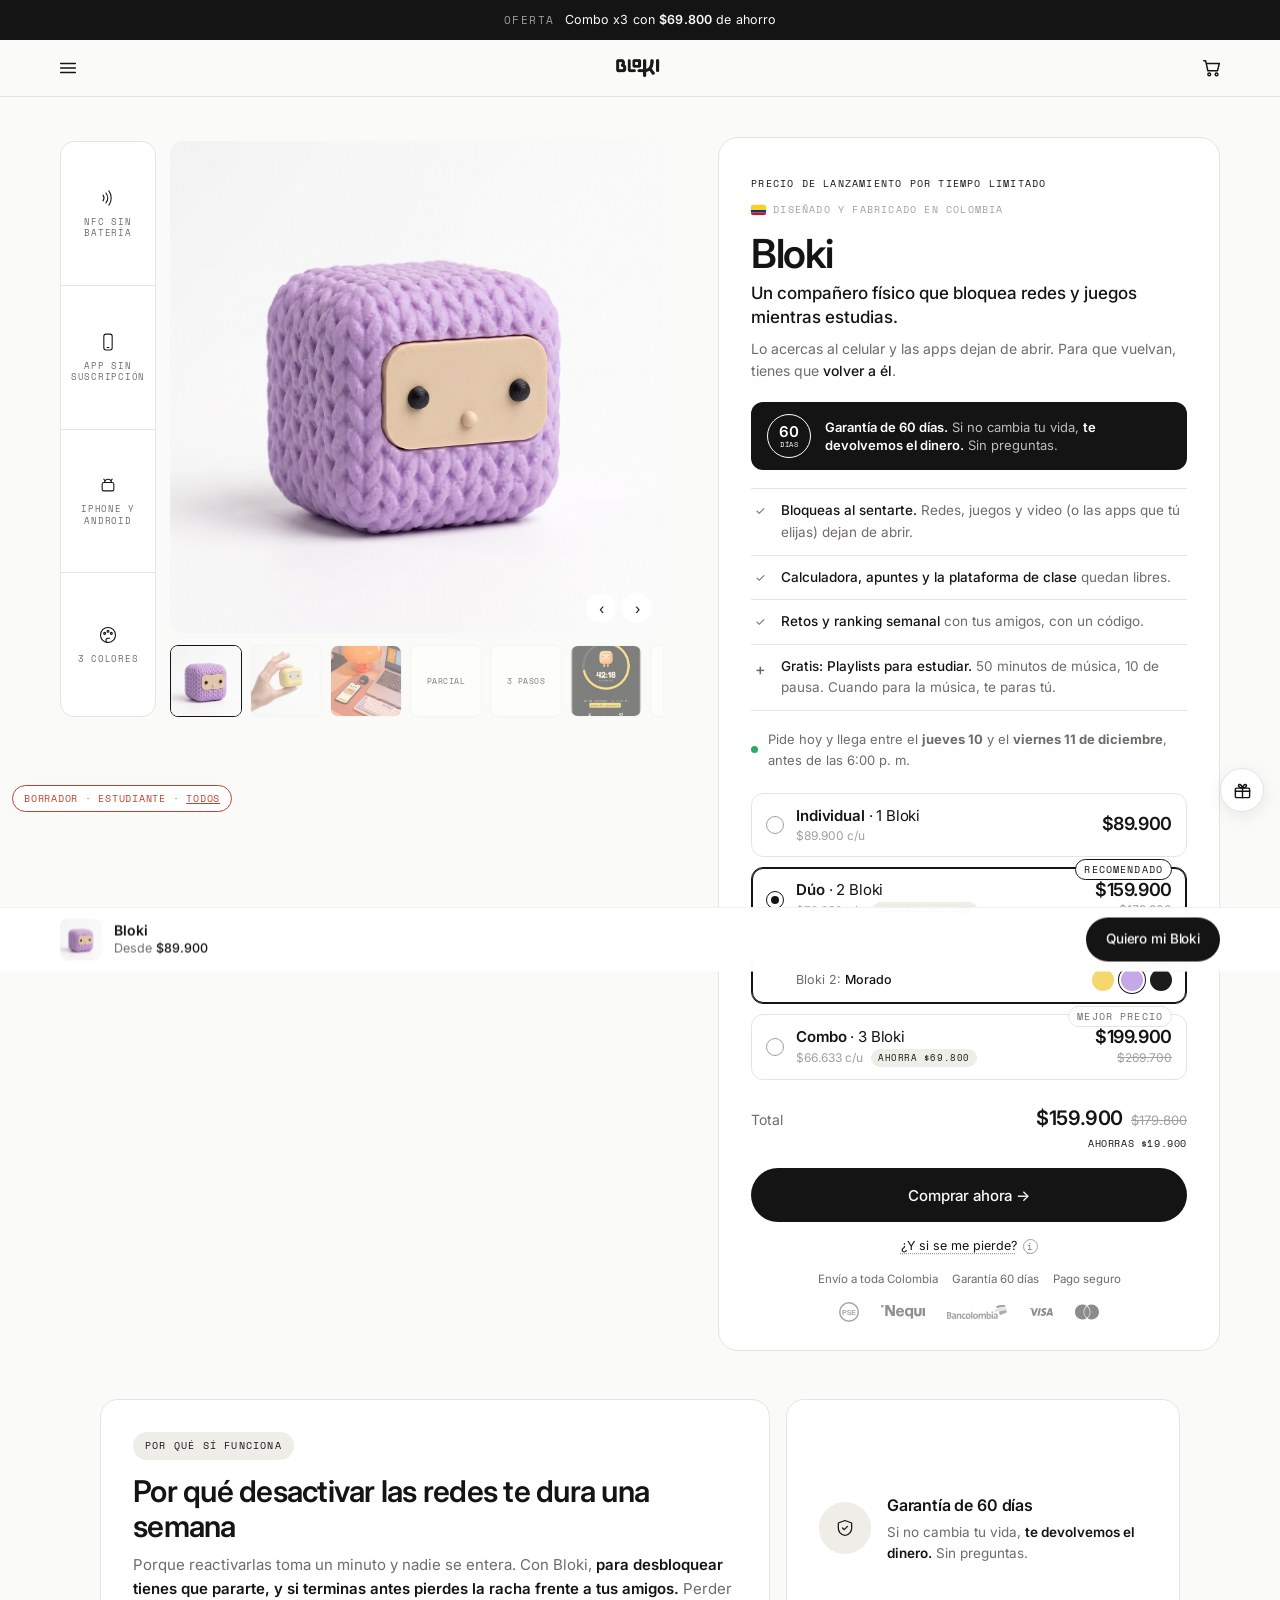
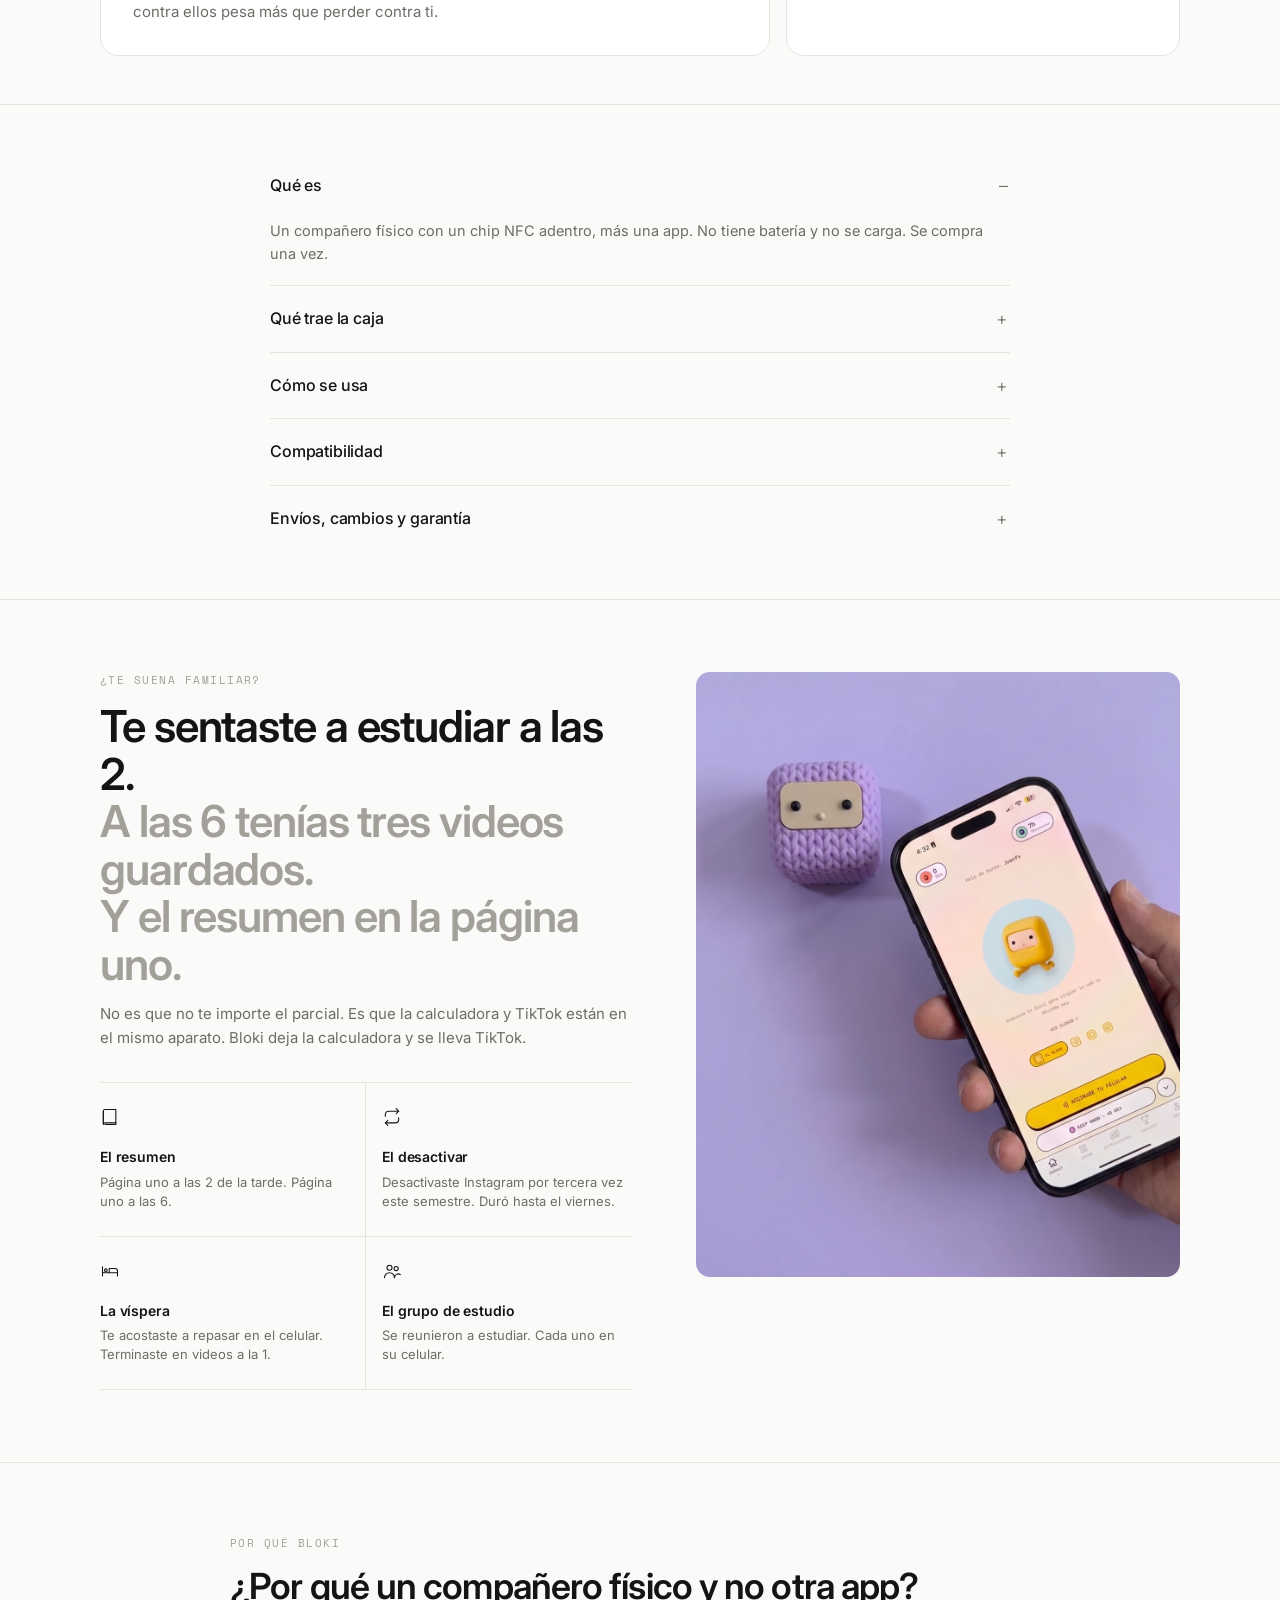
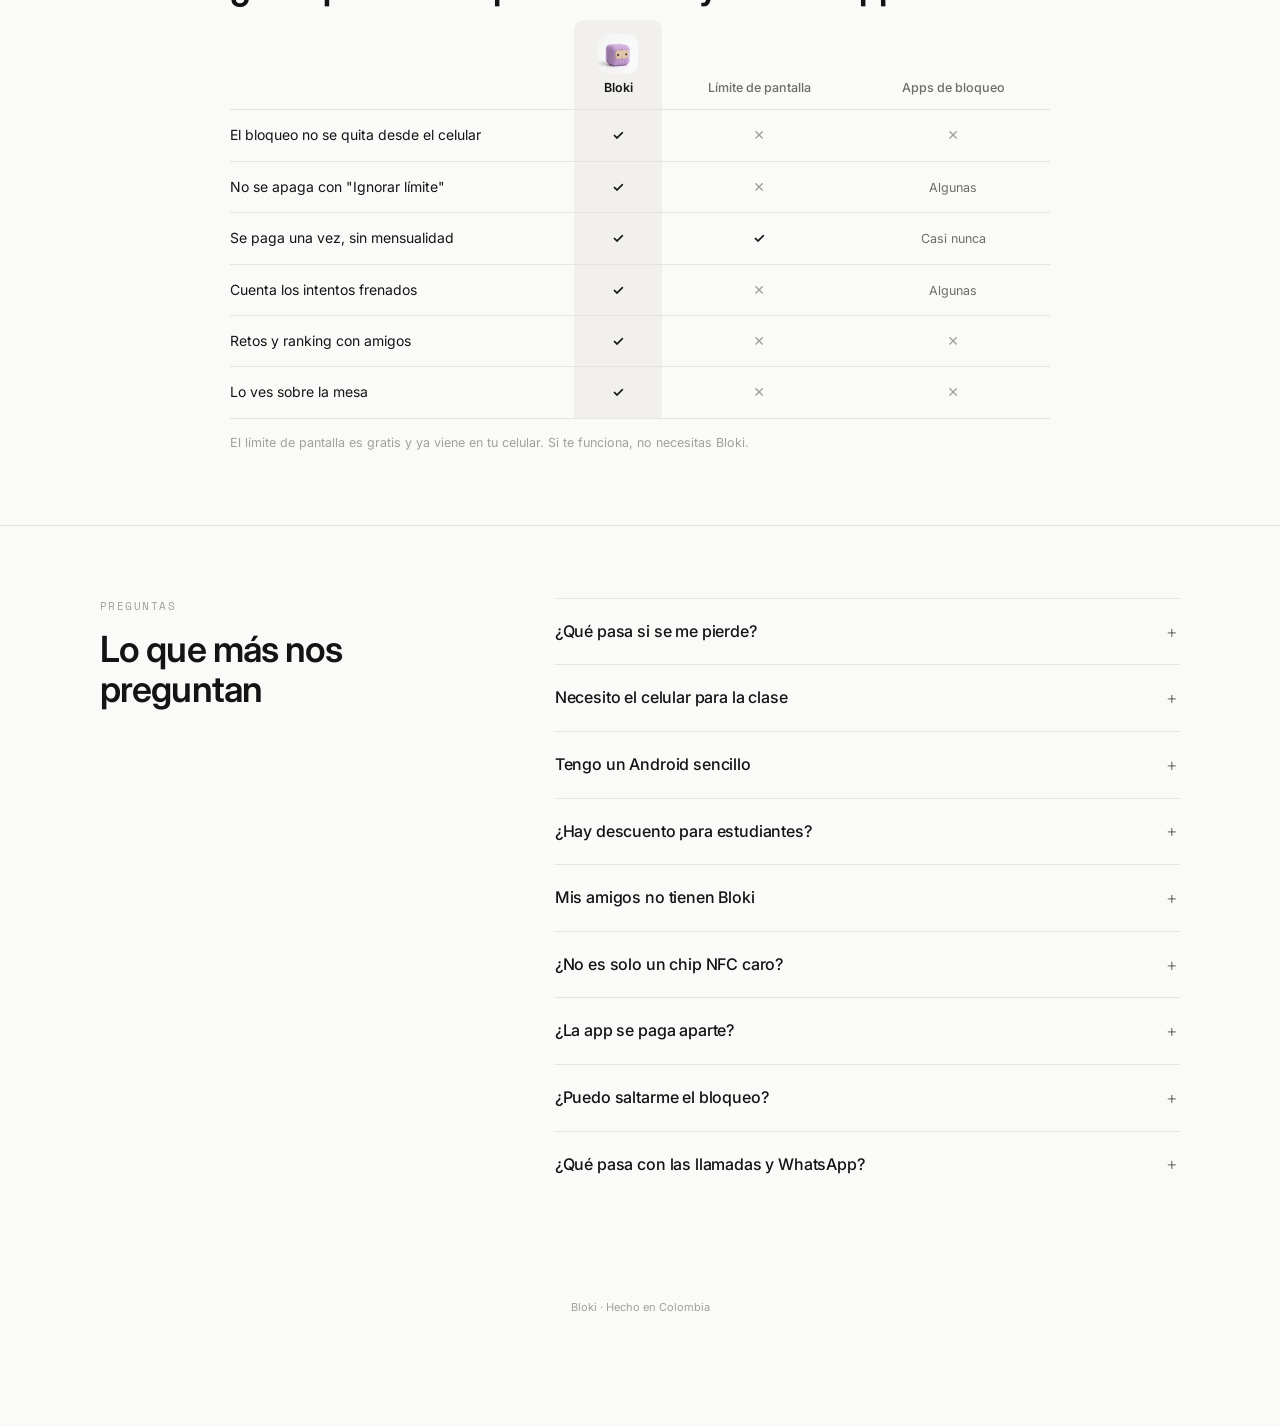
==== commit b983b5e5: "Landings: diseño para computador (galería fija + caja de compra, dolores y preguntas en dos columnas" ====
--- a/estudiante/index.html
+++ b/estudiante/index.html
@@ -17,7 +17,7 @@
     <nav class="menu__panel"><a href="#comprar" data-goto-buy>Comprar</a><a href="#como-funciona">Cómo funciona</a><a href="#preguntas">Preguntas</a></nav></details>
   <a class="header__logo" href="#top"><img src="../assets/bloki-wordmark.png" alt="Bloki" width="64" height="26"></a>
   <a class="header__cart" href="#comprar" data-goto-buy aria-label="Comprar"><svg viewBox="0 0 24 24" fill="none" stroke="currentColor" stroke-width="1.6" stroke-linecap="round" stroke-linejoin="round" aria-hidden="true"><path d="M3 4h2l2.5 11h10.5l2-8H6.5"/><circle cx="9" cy="19" r="1.5"/><circle cx="17" cy="19" r="1.5"/></svg></a>
-</div></header><section class="sec sec--tight" id="top"><div class="wrap">
+</div></header><div class="pdp"><section class="sec sec--tight" id="top"><div class="wrap">
   <div class="gal"><div class="chips"><div class="chip"><svg viewBox="0 0 24 24" fill="none" stroke="currentColor" stroke-width="1.3" stroke-linecap="round" stroke-linejoin="round" aria-hidden="true"><path d="M6 8.5a6 6 0 0 1 0 7"/><path d="M9.5 6a10 10 0 0 1 0 12"/><path d="M13 3.5a14 14 0 0 1 0 17"/></svg><span>NFC SIN BATERÍA</span></div><div class="chip"><svg viewBox="0 0 24 24" fill="none" stroke="currentColor" stroke-width="1.3" stroke-linecap="round" stroke-linejoin="round" aria-hidden="true"><rect x="7" y="2.5" width="10" height="19" rx="2.5"/><path d="M11 18.5h2"/></svg><span>APP SIN SUSCRIPCIÓN</span></div><div class="chip"><svg viewBox="0 0 24 24" fill="none" stroke="currentColor" stroke-width="1.3" stroke-linecap="round" stroke-linejoin="round" aria-hidden="true"><rect x="5" y="9" width="14" height="10" rx="2"/><path d="M8 9a4 4 0 0 1 8 0"/><path d="M7 5l1.5 2M17 5l-1.5 2"/></svg><span>IPHONE Y ANDROID</span></div><div class="chip"><svg viewBox="0 0 24 24" fill="none" stroke="currentColor" stroke-width="1.3" stroke-linecap="round" stroke-linejoin="round" aria-hidden="true"><circle cx="12" cy="12" r="9"/><circle cx="8" cy="10" r="1.2"/><circle cx="12" cy="7.5" r="1.2"/><circle cx="16" cy="10" r="1.2"/><path d="M12 21a2.5 2.5 0 0 1 0-5h2"/></svg><span>3 COLORES</span></div></div>
     <div><div class="gal__main"><div class="gal__slide gal__slide--cover on"><img src="../assets/bloki-lila-tejido.jpg" alt="Bloki morado tejido, tu compañero físico que bloquea las apps que eliges"></div><div class="gal__slide gal__slide--cover"><img src="../assets/bloki-amarillo-mano.jpg" alt="Bloki amarillo en la mano: cabe entre dos dedos" loading="lazy"></div><div class="gal__slide gal__slide--cover"><img src="../assets/bloki-negro-escritorio.jpg" alt="Bloki negro en el escritorio, junto al celular con el modo Trabajo" loading="lazy"></div><div class="gal__slide"><div class="info"><span class="info__k">Semana de parciales</span><p class="info__t">Así se usa Bloki para estudiar.</p><ol><li><b>Te sientas</b>Tocas Bloki. TikTok, Instagram y juegos se cierran.</li><li><b>Bloque de 50 min</b>Calculadora, apuntes y la plataforma de clase libres.</li><li><b>El domingo</b>Sale el ranking semanal con tus amigos.</li></ol></div></div><div class="gal__slide"><div class="info"><span class="info__k">Cómo funciona</span><p class="info__t">Un compañero físico, una app y un toque.</p><ol><li><b>1. Eliges las apps</b>Vienen ocho modos listos. Ajustas los que quieras.</li><li><b>2. Acercas el celular</b>NFC. Sin contraseña ni código.</li><li><b>3. Dejas a Bloki ahí</b>Para desbloquear tienes que volver a él.</li></ol></div></div><div class="gal__slide gal__slide--cover"><img src="../assets/app-session.jpg" alt="Sesión activa en la app de Bloki" loading="lazy"></div><div class="gal__slide"><div class="info info--ink"><span class="info__k">Evidencia · Colombia</span><span class="info__big">3 h 25 min</span><p class="info__t" style="margin-top:6px">al día en redes sociales. Es el promedio en Colombia.</p><ul style="color:var(--ink)"><li><b>Top 5 mundial</b>en tiempo frente a pantallas: unas 8 h 43 min diarias en internet.</li><li><b>8 de cada 10</b>celulares en Colombia son Android. Bloki funciona con los dos.</li></ul><p style="font-size:9.5px;color:var(--ink-muted);margin:10px 0 0">Fuente: Digital 2025 (DataReportal) vía Portafolio · La República · Statcounter jul-2026</p></div></div><div class="gal__slide gal__slide--cover"><img src="../assets/app-retos.jpg" alt="Retos con amigos en la app de Bloki" loading="lazy"></div><div class="gal__slide"><div class="info" style="background:var(--paper)"><span class="info__k">La diferencia</span><p class="info__t">Lo que tienen todos los demás: se quitan desde el mismo celular.</p><ul><li><b>Límite de pantalla</b>Se apaga con "Ignorar límite".</li><li><b>Borrar las apps</b>Se vuelven a bajar en cuarenta segundos.</li><li><b>Bloki</b>Solo se quita acercando el celular a Bloki, donde lo dejaste.</li></ul></div></div><div class="gal__slide gal__slide--cover"><img src="../assets/bloki-morado-app.jpg" alt="Bloki morado junto al celular con la app abierta" loading="lazy"></div><div class="gal__arrows"><button type="button" data-gal-prev aria-label="Anterior">‹</button><button type="button" data-gal-next aria-label="Siguiente">›</button></div></div>
     <div class="thumbs"><button type="button" class="on" aria-label="Imagen 1"><img src="../assets/bloki-lila-tejido.jpg" alt=""></button><button type="button" class="" aria-label="Imagen 2"><img src="../assets/bloki-amarillo-mano.jpg" alt=""></button><button type="button" class="" aria-label="Imagen 3"><img src="../assets/bloki-negro-escritorio.jpg" alt=""></button><button type="button" class="" aria-label="Imagen 4"><span class="t-info">PARCIAL</span></button><button type="button" class="" aria-label="Imagen 5"><span class="t-info">3 PASOS</span></button><button type="button" class="" aria-label="Imagen 6"><img src="../assets/app-session.jpg" alt=""></button><button type="button" class="" aria-label="Imagen 7"><span class="t-info">DATO</span></button><button type="button" class="" aria-label="Imagen 8"><img src="../assets/app-retos.jpg" alt=""></button><button type="button" class="" aria-label="Imagen 9"><span class="t-info">VS</span></button><button type="button" class="" aria-label="Imagen 10"><img src="../assets/bloki-morado-app.jpg" alt=""></button></div></div></div>
@@ -54,25 +54,25 @@
     <ul class="micro"><li>Envío a toda Colombia</li><li>Garantía 60 días</li><li>Pago seguro</li></ul>
     <div class="pay"><img class="pay--pse" src="../assets/pagos/pse.svg" alt="PSE" loading="lazy"><img class="pay--nequi" src="../assets/pagos/nequi.svg" alt="Nequi" loading="lazy"><img class="pay--bancolombia" src="../assets/pagos/bancolombia.svg" alt="Bancolombia" loading="lazy"><img class="pay--visa" src="../assets/pagos/visa.svg" alt="VISA" loading="lazy"><img class="pay--mastercard" src="../assets/pagos/mastercard.svg" alt="Mastercard" loading="lazy"></div>
   </div>
-</div></section><section class="sec sec--tight"><div class="wrap why">
+</div></section></div><section class="sec sec--tight"><div class="wrap why">
   <div class="why__card"><span class="why__tag">Por qué sí funciona</span><h3>Por qué desactivar las redes te dura una semana</h3><p>Porque reactivarlas toma un minuto y nadie se entera. Con Bloki, <b>para desbloquear tienes que pararte, y si terminas antes pierdes la racha frente a tus amigos.</b> Perder contra ellos pesa más que perder contra ti.</p></div>
   <div class="why__card why__guar"><span class="why__icon"><svg viewBox="0 0 24 24" fill="none" stroke="currentColor" stroke-width="1.5" stroke-linecap="round" stroke-linejoin="round" aria-hidden="true"><path d="M12 3 4 6v6c0 5 3.5 8 8 9 4.5-1 8-4 8-9V6Z"/><path d="m9 12 2 2 4-4"/></svg></span><div><h4>Garantía de 60 días</h4><p>Si no cambia tu vida, <b>te devolvemos el dinero.</b> Sin preguntas.</p></div></div>
 </div></section><section class="sec sec--tight" id="como-funciona"><div class="wrap"><div class="acc"><details open><summary>Qué es</summary><div class="acc__body"><p>Un compañero físico con un chip NFC adentro, más una app. No tiene batería y no se carga. Se compra una vez.</p></div></details><details><summary>Qué trae la caja</summary><div class="acc__body"><p><b>1 Bloki</b>, en el color que elegiste.</p><p><b>Instrucciones de uso.</b> De la caja a tu primer bloqueo en un par de minutos.</p><p><b>Tu bienvenida a la comunidad Bloki.</b> Retos, ranking y gente bloqueando contigo.</p></div></details><details><summary>Cómo se usa</summary><div class="acc__body"><p>Abres la app y eliges qué apps se bloquean. Acercas la parte de arriba del celular a Bloki y el modo se activa. Para desbloquear, vuelves a acercarlo.</p></div></details><details><summary>Compatibilidad</summary><div class="acc__body"><p>iPhone y Android con NFC. La mayoría de celulares desde 2015 lo tienen. Cada Bloki se vincula a un solo celular: si son dos, cada uno necesita el suyo.</p></div></details><details><summary>Envíos, cambios y garantía</summary><div class="acc__body"><p>Envío a toda Colombia, de 2 a 5 días hábiles.</p><p><b>60 días de garantía:</b> lo devuelves y te devolvemos el dinero, sin preguntas.</p></div></details></div></div></section>
 <section class="sec sec--deep"><div class="wrap">
-  <span class="eyebrow">¿Te suena familiar?</span>
+  <div class="split"><div class="split__copy"><span class="eyebrow">¿Te suena familiar?</span>
   <h2 class="h2 h2--lines"><span>Te sentaste a estudiar a las 2.</span><span>A las 6 tenías tres videos guardados.</span><span>Y el resumen en la página uno.</span></h2>
   <p class="lead">No es que no te importe el parcial. Es que la calculadora y TikTok están en el mismo aparato. Bloki deja la calculadora y se lleva TikTok.</p>
-  <div class="pains"><div class="pain"><span class="pain__ic"><svg viewBox="0 0 24 24" fill="none" stroke="currentColor" stroke-width="1.3" stroke-linecap="round" stroke-linejoin="round" aria-hidden="true"><path d="M4 5a2 2 0 0 1 2-2h13v16H6a2 2 0 0 0-2 2Z"/><path d="M4 19V5M19 19v2H6"/></svg></span><h3>El resumen</h3><p>Página uno a las 2 de la tarde. Página uno a las 6.</p></div><div class="pain"><span class="pain__ic"><svg viewBox="0 0 24 24" fill="none" stroke="currentColor" stroke-width="1.3" stroke-linecap="round" stroke-linejoin="round" aria-hidden="true"><path d="M17 2l3 3-3 3"/><path d="M4 11V9a4 4 0 0 1 4-4h12"/><path d="M7 22l-3-3 3-3"/><path d="M20 13v2a4 4 0 0 1-4 4H4"/></svg></span><h3>El desactivar</h3><p>Desactivaste Instagram por tercera vez este semestre. Duró hasta el viernes.</p></div><div class="pain"><span class="pain__ic"><svg viewBox="0 0 24 24" fill="none" stroke="currentColor" stroke-width="1.3" stroke-linecap="round" stroke-linejoin="round" aria-hidden="true"><path d="M3 18V7M3 14h18v4M21 14v-2a3 3 0 0 0-3-3h-7v5"/><circle cx="7" cy="11" r="1.6"/></svg></span><h3>La víspera</h3><p>Te acostaste a repasar en el celular. Terminaste en videos a la 1.</p></div><div class="pain"><span class="pain__ic"><svg viewBox="0 0 24 24" fill="none" stroke="currentColor" stroke-width="1.3" stroke-linecap="round" stroke-linejoin="round" aria-hidden="true"><circle cx="9" cy="8" r="3"/><circle cx="17" cy="9" r="2.5"/><path d="M3 20a6 6 0 0 1 12 0M15 20a4.5 4.5 0 0 1 7-3.7"/></svg></span><h3>El grupo de estudio</h3><p>Se reunieron a estudiar. Cada uno en su celular.</p></div></div>
-  <figure class="figure"><img src="../assets/bloki-morado-app.jpg" alt="Bloki morado junto al celular con la app abierta" loading="lazy"></figure>
+  <div class="pains"><div class="pain"><span class="pain__ic"><svg viewBox="0 0 24 24" fill="none" stroke="currentColor" stroke-width="1.3" stroke-linecap="round" stroke-linejoin="round" aria-hidden="true"><path d="M4 5a2 2 0 0 1 2-2h13v16H6a2 2 0 0 0-2 2Z"/><path d="M4 19V5M19 19v2H6"/></svg></span><h3>El resumen</h3><p>Página uno a las 2 de la tarde. Página uno a las 6.</p></div><div class="pain"><span class="pain__ic"><svg viewBox="0 0 24 24" fill="none" stroke="currentColor" stroke-width="1.3" stroke-linecap="round" stroke-linejoin="round" aria-hidden="true"><path d="M17 2l3 3-3 3"/><path d="M4 11V9a4 4 0 0 1 4-4h12"/><path d="M7 22l-3-3 3-3"/><path d="M20 13v2a4 4 0 0 1-4 4H4"/></svg></span><h3>El desactivar</h3><p>Desactivaste Instagram por tercera vez este semestre. Duró hasta el viernes.</p></div><div class="pain"><span class="pain__ic"><svg viewBox="0 0 24 24" fill="none" stroke="currentColor" stroke-width="1.3" stroke-linecap="round" stroke-linejoin="round" aria-hidden="true"><path d="M3 18V7M3 14h18v4M21 14v-2a3 3 0 0 0-3-3h-7v5"/><circle cx="7" cy="11" r="1.6"/></svg></span><h3>La víspera</h3><p>Te acostaste a repasar en el celular. Terminaste en videos a la 1.</p></div><div class="pain"><span class="pain__ic"><svg viewBox="0 0 24 24" fill="none" stroke="currentColor" stroke-width="1.3" stroke-linecap="round" stroke-linejoin="round" aria-hidden="true"><circle cx="9" cy="8" r="3"/><circle cx="17" cy="9" r="2.5"/><path d="M3 20a6 6 0 0 1 12 0M15 20a4.5 4.5 0 0 1 7-3.7"/></svg></span><h3>El grupo de estudio</h3><p>Se reunieron a estudiar. Cada uno en su celular.</p></div></div></div>
+  <figure class="figure"><img src="../assets/bloki-morado-app.jpg" alt="Bloki morado junto al celular con la app abierta" loading="lazy"></figure></div>
 </div></section><section class="sec"><div class="wrap">
   <span class="eyebrow">Por qué Bloki</span>
   <h2 class="h2">¿Por qué un compañero físico y no otra app?</h2>
   <table class="cmp"><tr><th></th><th class="us"><img src="../assets/bloki-lila-tejido.jpg" alt="">Bloki</th><th>Límite de pantalla</th><th>Apps de bloqueo</th></tr><tr><td>El bloqueo no se quita desde el celular</td><td class="us"><span class="yes">✓</span></td><td><span class="no">✕</span></td><td><span class="no">✕</span></td></tr><tr><td>No se apaga con "Ignorar límite"</td><td class="us"><span class="yes">✓</span></td><td><span class="no">✕</span></td><td><span class="txt">Algunas</span></td></tr><tr><td>Se paga una vez, sin mensualidad</td><td class="us"><span class="yes">✓</span></td><td><span class="yes">✓</span></td><td><span class="txt">Casi nunca</span></td></tr><tr><td>Cuenta los intentos frenados</td><td class="us"><span class="yes">✓</span></td><td><span class="no">✕</span></td><td><span class="txt">Algunas</span></td></tr><tr><td>Retos y ranking con amigos</td><td class="us"><span class="yes">✓</span></td><td><span class="no">✕</span></td><td><span class="no">✕</span></td></tr><tr><td>Lo ves sobre la mesa</td><td class="us"><span class="yes">✓</span></td><td><span class="no">✕</span></td><td><span class="no">✕</span></td></tr></table>
   <p class="small" style="margin:14px 0 0">El límite de pantalla es gratis y ya viene en tu celular. Si te funciona, no necesitas Bloki.</p>
 </div></section><section class="sec sec--deep" id="preguntas"><div class="wrap">
-  <span class="eyebrow">Preguntas</span>
-  <h2 class="h2">Lo que más nos preguntan</h2>
-  <div class="acc"><details><summary>¿Qué pasa si se me pierde?</summary><div class="acc__body"><p>Cada Bloki trae <b>3 desbloqueos de emergencia</b>. Respondes tu pregunta de seguridad y tus apps se desbloquean. Si necesitas más, los encuentras dentro de la app.</p></div></details><details><summary>Necesito el celular para la clase</summary><div class="acc__body"><p>Calculadora, apuntes, la plataforma de la universidad y WhatsApp quedan libres. Bloqueas solo lo que eliges.</p></div></details><details><summary>Tengo un Android sencillo</summary><div class="acc__body"><p>Si tiene NFC, funciona. La mayoría de celulares desde 2015 lo tienen. En los ajustes busca "NFC"; si aparece, sirve.</p></div></details><details><summary>¿Hay descuento para estudiantes?</summary><div class="acc__body"><p>[DECIDIR: Brick da 20% a estudiantes. Si lo hacemos, poner aquí cómo se valida.]</p></div></details><details><summary>Mis amigos no tienen Bloki</summary><div class="acc__body"><p>Pueden entrar al ranking con tu código. [CONFIRMAR: si se puede participar sin Bloki propio.]</p></div></details><details><summary>¿No es solo un chip NFC caro?</summary><div class="acc__body"><p>Adentro tiene un chip NFC, sí. Lo que pagas es el compañero físico, la app completa de por vida sin mensualidad, los ocho modos, los retos y el ranking. Y es un compañero que da gusto dejar a la vista: el que se guarda en un cajón no se usa.</p></div></details><details><summary>¿La app se paga aparte?</summary><div class="acc__body"><p>No. Va incluida, de por vida, sin suscripción ni cobros después.</p></div></details><details><summary>¿Puedo saltarme el bloqueo?</summary><div class="acc__body"><p>Si de verdad quieres, sí. Hay modo estricto, pero ningún bloqueo de software es una cárcel. Lo que hace Bloki es que volver cueste más que quedarte afuera, y que si terminas antes, ese día no sume para tu racha.</p></div></details><details><summary>¿Qué pasa con las llamadas y WhatsApp?</summary><div class="acc__body"><p>Las llamadas nunca se bloquean: ni Apple ni Google lo permiten. WhatsApp queda libre por defecto. Si lo agregas, la app te avisa antes.</p></div></details></div>
+  <div class="faq"><div class="faq__head"><span class="eyebrow">Preguntas</span>
+  <h2 class="h2">Lo que más nos preguntan</h2></div>
+  <div class="faq__list"><div class="acc"><details><summary>¿Qué pasa si se me pierde?</summary><div class="acc__body"><p>Cada Bloki trae <b>3 desbloqueos de emergencia</b>. Respondes tu pregunta de seguridad y tus apps se desbloquean. Si necesitas más, los encuentras dentro de la app.</p></div></details><details><summary>Necesito el celular para la clase</summary><div class="acc__body"><p>Calculadora, apuntes, la plataforma de la universidad y WhatsApp quedan libres. Bloqueas solo lo que eliges.</p></div></details><details><summary>Tengo un Android sencillo</summary><div class="acc__body"><p>Si tiene NFC, funciona. La mayoría de celulares desde 2015 lo tienen. En los ajustes busca "NFC"; si aparece, sirve.</p></div></details><details><summary>¿Hay descuento para estudiantes?</summary><div class="acc__body"><p>[DECIDIR: Brick da 20% a estudiantes. Si lo hacemos, poner aquí cómo se valida.]</p></div></details><details><summary>Mis amigos no tienen Bloki</summary><div class="acc__body"><p>Pueden entrar al ranking con tu código. [CONFIRMAR: si se puede participar sin Bloki propio.]</p></div></details><details><summary>¿No es solo un chip NFC caro?</summary><div class="acc__body"><p>Adentro tiene un chip NFC, sí. Lo que pagas es el compañero físico, la app completa de por vida sin mensualidad, los ocho modos, los retos y el ranking. Y es un compañero que da gusto dejar a la vista: el que se guarda en un cajón no se usa.</p></div></details><details><summary>¿La app se paga aparte?</summary><div class="acc__body"><p>No. Va incluida, de por vida, sin suscripción ni cobros después.</p></div></details><details><summary>¿Puedo saltarme el bloqueo?</summary><div class="acc__body"><p>Si de verdad quieres, sí. Hay modo estricto, pero ningún bloqueo de software es una cárcel. Lo que hace Bloki es que volver cueste más que quedarte afuera, y que si terminas antes, ese día no sume para tu racha.</p></div></details><details><summary>¿Qué pasa con las llamadas y WhatsApp?</summary><div class="acc__body"><p>Las llamadas nunca se bloquean: ni Apple ni Google lo permiten. WhatsApp queda libre por defecto. Si lo agregas, la app te avisa antes.</p></div></details></div></div></div>
 </div></section>
 <footer style="padding:30px 16px 110px;text-align:center;font-size:11px;color:var(--ink-muted)">Bloki · Hecho en Colombia</footer>
 <div class="sticky" aria-hidden="true"><div class="sticky__in">
--- a/assets/bloki-landing.css
+++ b/assets/bloki-landing.css
@@ -362,3 +362,63 @@
 .cmp th.us img{width:40px;height:40px;object-fit:cover;border-radius:10px}
 .sticky img{object-fit:cover}
 .pop__art img{width:120px;height:120px;object-fit:cover;border-radius:16px}
+
+/* ══ Computador ══ (en celular nada de esto aplica: .pdp, .split y .faq son bloques normales) */
+.pdp+.sec{border-top:0;padding-top:0}
+@media (min-width:1024px){
+  :root{--w:1160px}
+  .wrap{padding:0 40px}
+  .header__in{max-width:1240px;padding:0 28px}
+  .sec{padding:72px 0}
+  .sec--tight{padding:48px 0}
+  .h2{font-size:36px;line-height:1.12}
+  .eyebrow{margin-bottom:14px}
+
+  /* galería (fija) + caja de compra, como Plenara */
+  .pdp{display:grid;grid-template-columns:minmax(0,1.2fr) minmax(0,1fr);gap:56px;max-width:1240px;margin:0 auto;padding:32px 40px 24px;align-items:start}
+  .pdp>.sec{padding:0;border:0}
+  .pdp>.sec>.wrap{max-width:none;padding:0}
+  .pdp>#top{position:sticky;top:80px}
+  .gal{grid-template-columns:96px minmax(0,1fr);gap:14px}
+  .chip{font-size:9px}
+  .thumbs{gap:8px;margin-top:12px}
+  .thumbs button{flex-basis:72px;height:72px}
+  .buy__card{padding:32px 32px 26px}
+  .buy__title{font-size:40px}
+  .buy__sub{font-size:17px}
+  .pdp+.sec{padding-top:24px}
+
+  /* por qué sí funciona + garantía, en una fila */
+  .why{display:grid;grid-template-columns:1.7fr 1fr;gap:16px;align-items:stretch}
+  .why__card{padding:32px}
+  .why__card h3{font-size:30px}
+  .why__guar{grid-template-columns:52px 1fr;align-content:center}
+  .why__icon{width:52px;height:52px}
+
+  /* ficha del producto: centrada y más angosta */
+  #como-funciona .wrap{max-width:820px}
+
+  /* dolores: texto a la izquierda, foto fija a la derecha */
+  .split{display:grid;grid-template-columns:minmax(0,1.1fr) minmax(0,1fr);gap:64px;align-items:start}
+  .split .figure{margin:0;position:sticky;top:96px}
+  .split .figure img{aspect-ratio:4/5}
+  .h2--lines{font-size:44px;line-height:1.08}
+  .pain{padding:24px 24px 24px 0}
+
+  /* comparativa centrada */
+  .sec .cmp{max-width:900px;margin:0 auto;font-size:14px}
+  .cmp th{font-size:12.5px}
+  .cmp .txt{font-size:12.5px}
+  .sec:has(.cmp) .wrap{max-width:900px}
+
+  /* preguntas: título fijo a la izquierda, lista a la derecha */
+  .faq{display:grid;grid-template-columns:minmax(0,1fr) minmax(0,1.6fr);gap:64px;align-items:start}
+  .faq__head{position:sticky;top:96px}
+  .acc summary{font-size:16px;padding:20px 40px 20px 0}
+
+  .sticky__in{max-width:1240px;padding:0 40px}
+}
+@media (min-width:1024px) and (max-width:1180px){
+  .pdp{gap:36px}
+  .h2--lines{font-size:38px}
+}
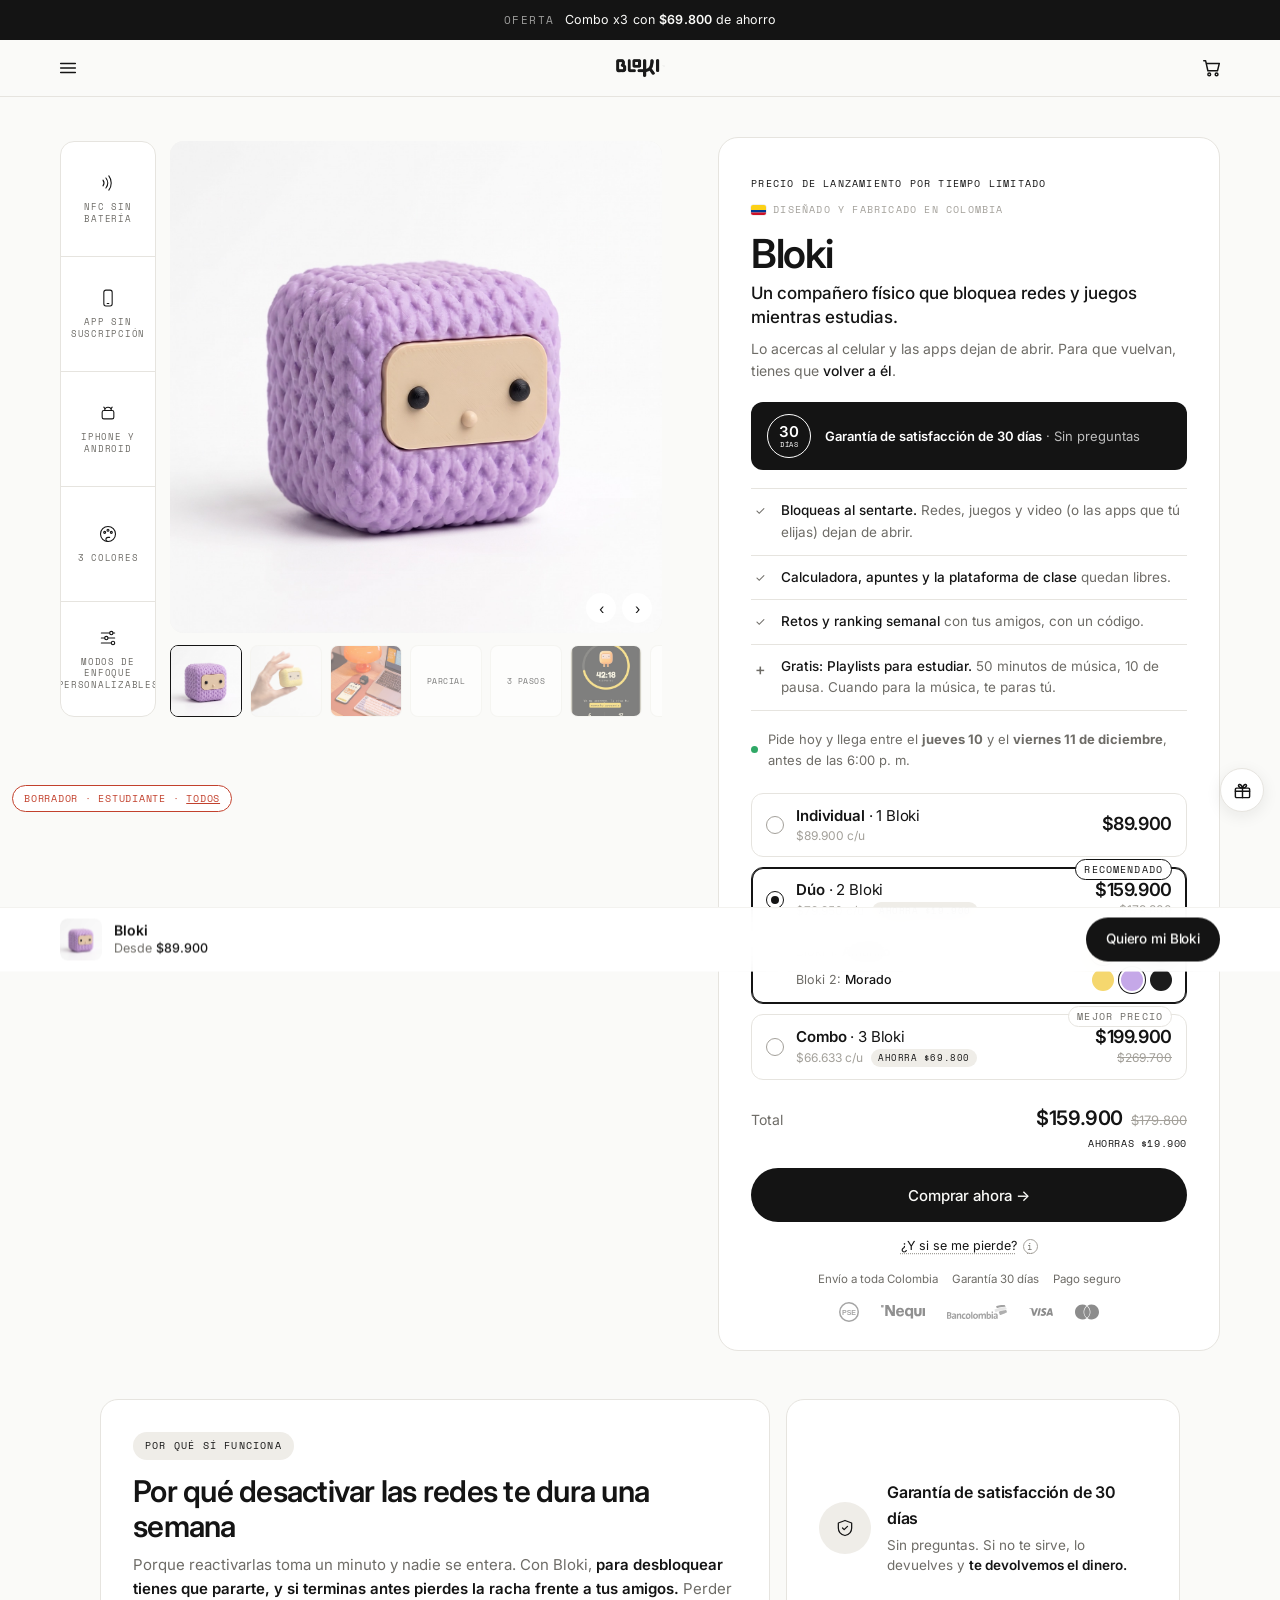
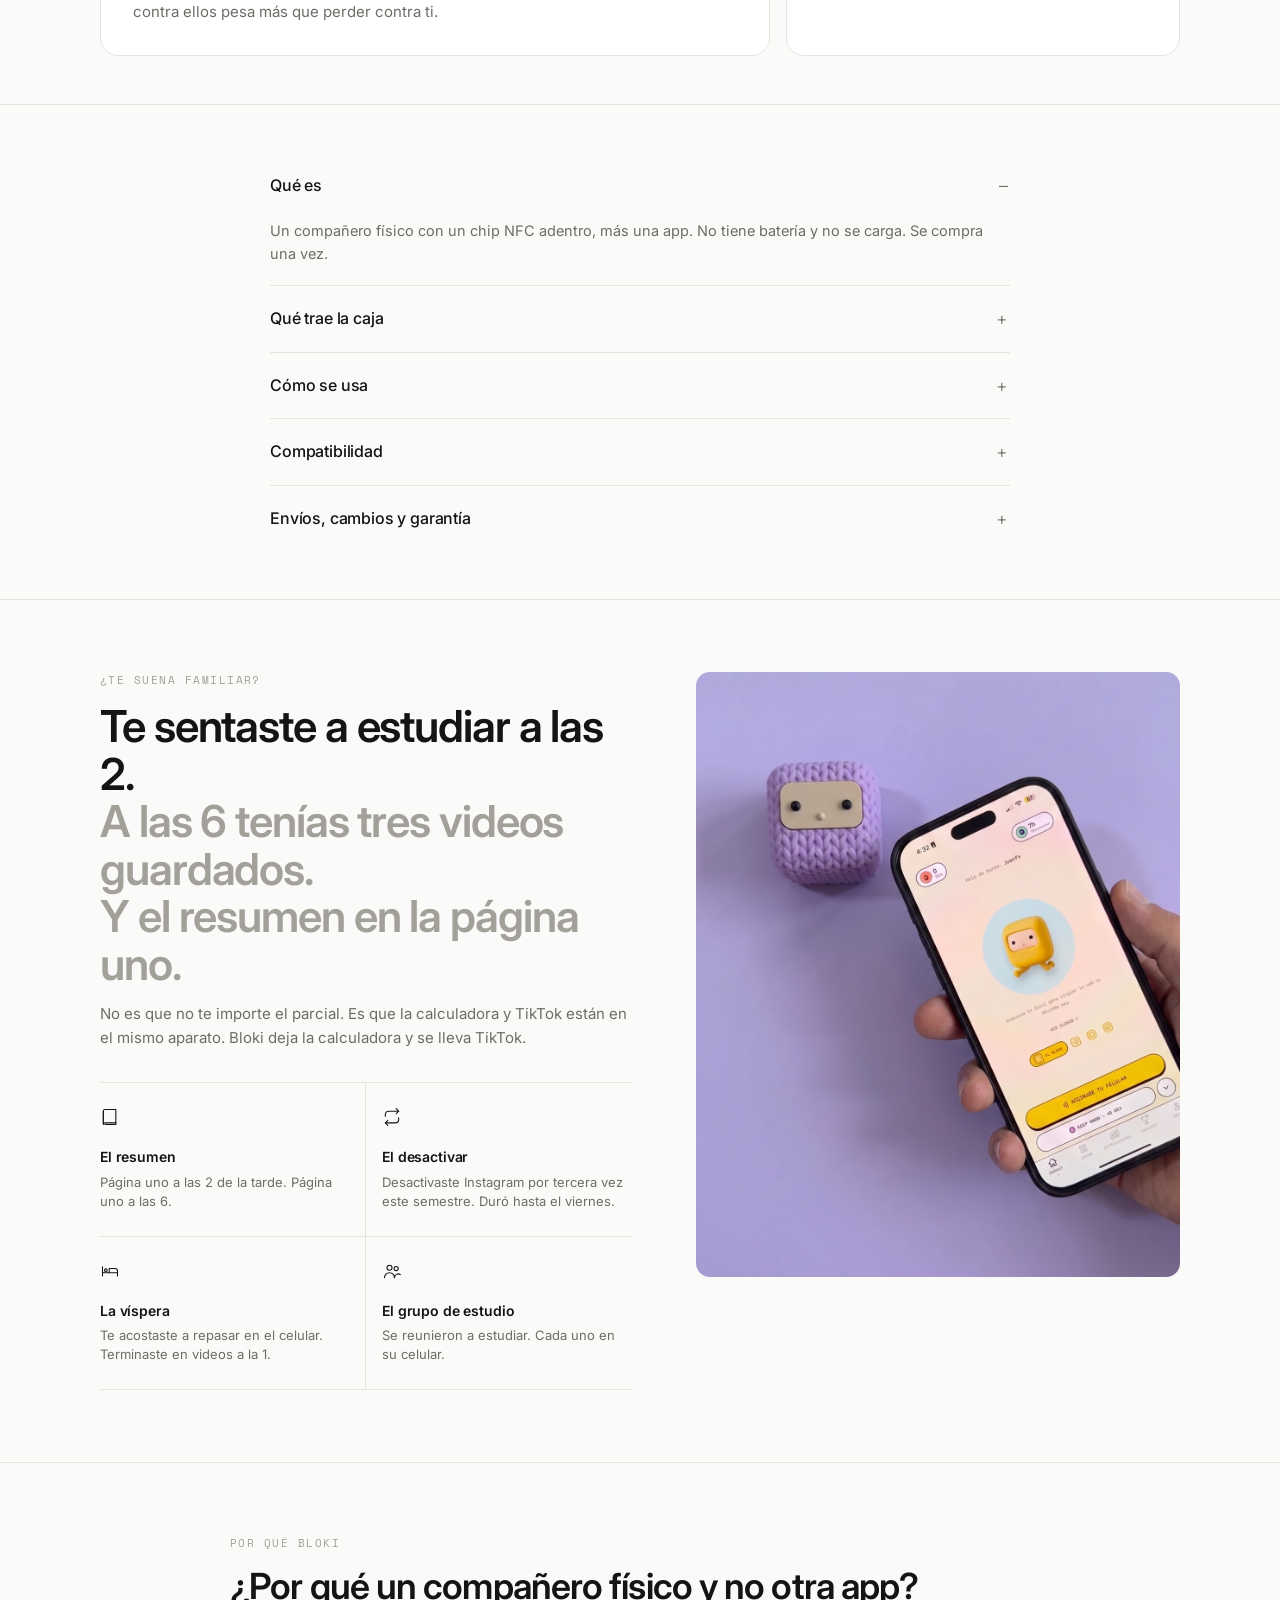
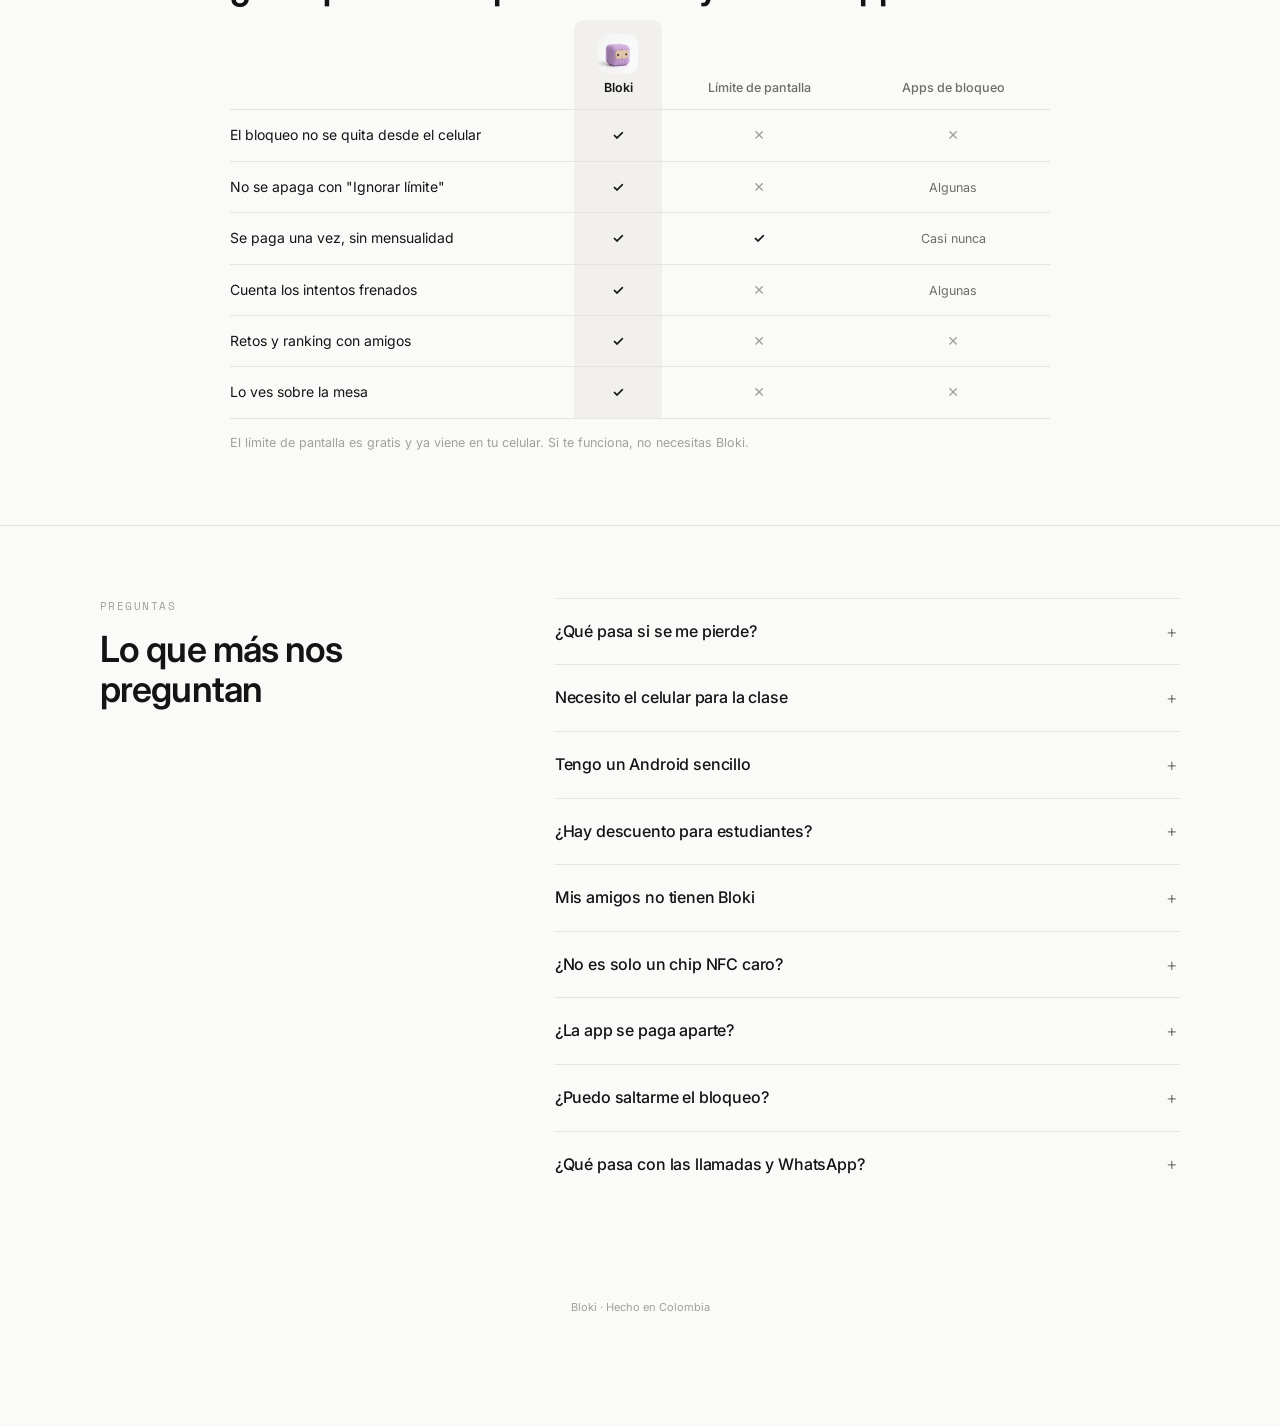
==== commit 9dc82baa: "Tema de Shopify editable por secciones; garantía de satisfacción de 30 días; ícono de modos personal" ====
--- a/estudiante/index.html
+++ b/estudiante/index.html
@@ -18,7 +18,7 @@
   <a class="header__logo" href="#top"><img src="../assets/bloki-wordmark.png" alt="Bloki" width="64" height="26"></a>
   <a class="header__cart" href="#comprar" data-goto-buy aria-label="Comprar"><svg viewBox="0 0 24 24" fill="none" stroke="currentColor" stroke-width="1.6" stroke-linecap="round" stroke-linejoin="round" aria-hidden="true"><path d="M3 4h2l2.5 11h10.5l2-8H6.5"/><circle cx="9" cy="19" r="1.5"/><circle cx="17" cy="19" r="1.5"/></svg></a>
 </div></header><div class="pdp"><section class="sec sec--tight" id="top"><div class="wrap">
-  <div class="gal"><div class="chips"><div class="chip"><svg viewBox="0 0 24 24" fill="none" stroke="currentColor" stroke-width="1.3" stroke-linecap="round" stroke-linejoin="round" aria-hidden="true"><path d="M6 8.5a6 6 0 0 1 0 7"/><path d="M9.5 6a10 10 0 0 1 0 12"/><path d="M13 3.5a14 14 0 0 1 0 17"/></svg><span>NFC SIN BATERÍA</span></div><div class="chip"><svg viewBox="0 0 24 24" fill="none" stroke="currentColor" stroke-width="1.3" stroke-linecap="round" stroke-linejoin="round" aria-hidden="true"><rect x="7" y="2.5" width="10" height="19" rx="2.5"/><path d="M11 18.5h2"/></svg><span>APP SIN SUSCRIPCIÓN</span></div><div class="chip"><svg viewBox="0 0 24 24" fill="none" stroke="currentColor" stroke-width="1.3" stroke-linecap="round" stroke-linejoin="round" aria-hidden="true"><rect x="5" y="9" width="14" height="10" rx="2"/><path d="M8 9a4 4 0 0 1 8 0"/><path d="M7 5l1.5 2M17 5l-1.5 2"/></svg><span>IPHONE Y ANDROID</span></div><div class="chip"><svg viewBox="0 0 24 24" fill="none" stroke="currentColor" stroke-width="1.3" stroke-linecap="round" stroke-linejoin="round" aria-hidden="true"><circle cx="12" cy="12" r="9"/><circle cx="8" cy="10" r="1.2"/><circle cx="12" cy="7.5" r="1.2"/><circle cx="16" cy="10" r="1.2"/><path d="M12 21a2.5 2.5 0 0 1 0-5h2"/></svg><span>3 COLORES</span></div></div>
+  <div class="gal"><div class="chips"><div class="chip"><svg viewBox="0 0 24 24" fill="none" stroke="currentColor" stroke-width="1.3" stroke-linecap="round" stroke-linejoin="round" aria-hidden="true"><path d="M6 8.5a6 6 0 0 1 0 7"/><path d="M9.5 6a10 10 0 0 1 0 12"/><path d="M13 3.5a14 14 0 0 1 0 17"/></svg><span>NFC SIN BATERÍA</span></div><div class="chip"><svg viewBox="0 0 24 24" fill="none" stroke="currentColor" stroke-width="1.3" stroke-linecap="round" stroke-linejoin="round" aria-hidden="true"><rect x="7" y="2.5" width="10" height="19" rx="2.5"/><path d="M11 18.5h2"/></svg><span>APP SIN SUSCRIPCIÓN</span></div><div class="chip"><svg viewBox="0 0 24 24" fill="none" stroke="currentColor" stroke-width="1.3" stroke-linecap="round" stroke-linejoin="round" aria-hidden="true"><rect x="5" y="9" width="14" height="10" rx="2"/><path d="M8 9a4 4 0 0 1 8 0"/><path d="M7 5l1.5 2M17 5l-1.5 2"/></svg><span>IPHONE Y ANDROID</span></div><div class="chip"><svg viewBox="0 0 24 24" fill="none" stroke="currentColor" stroke-width="1.3" stroke-linecap="round" stroke-linejoin="round" aria-hidden="true"><circle cx="12" cy="12" r="9"/><circle cx="8" cy="10" r="1.2"/><circle cx="12" cy="7.5" r="1.2"/><circle cx="16" cy="10" r="1.2"/><path d="M12 21a2.5 2.5 0 0 1 0-5h2"/></svg><span>3 COLORES</span></div><div class="chip"><svg viewBox="0 0 24 24" fill="none" stroke="currentColor" stroke-width="1.3" stroke-linecap="round" stroke-linejoin="round" aria-hidden="true"><path d="M4 6h10M18 6h2M4 12h4M12 12h8M4 18h12M20 18h0"/><circle cx="16" cy="6" r="2"/><circle cx="10" cy="12" r="2"/><circle cx="18" cy="18" r="2"/></svg><span>MODOS DE ENFOQUE PERSONALIZABLES</span></div></div>
     <div><div class="gal__main"><div class="gal__slide gal__slide--cover on"><img src="../assets/bloki-lila-tejido.jpg" alt="Bloki morado tejido, tu compañero físico que bloquea las apps que eliges"></div><div class="gal__slide gal__slide--cover"><img src="../assets/bloki-amarillo-mano.jpg" alt="Bloki amarillo en la mano: cabe entre dos dedos" loading="lazy"></div><div class="gal__slide gal__slide--cover"><img src="../assets/bloki-negro-escritorio.jpg" alt="Bloki negro en el escritorio, junto al celular con el modo Trabajo" loading="lazy"></div><div class="gal__slide"><div class="info"><span class="info__k">Semana de parciales</span><p class="info__t">Así se usa Bloki para estudiar.</p><ol><li><b>Te sientas</b>Tocas Bloki. TikTok, Instagram y juegos se cierran.</li><li><b>Bloque de 50 min</b>Calculadora, apuntes y la plataforma de clase libres.</li><li><b>El domingo</b>Sale el ranking semanal con tus amigos.</li></ol></div></div><div class="gal__slide"><div class="info"><span class="info__k">Cómo funciona</span><p class="info__t">Un compañero físico, una app y un toque.</p><ol><li><b>1. Eliges las apps</b>Vienen ocho modos listos. Ajustas los que quieras.</li><li><b>2. Acercas el celular</b>NFC. Sin contraseña ni código.</li><li><b>3. Dejas a Bloki ahí</b>Para desbloquear tienes que volver a él.</li></ol></div></div><div class="gal__slide gal__slide--cover"><img src="../assets/app-session.jpg" alt="Sesión activa en la app de Bloki" loading="lazy"></div><div class="gal__slide"><div class="info info--ink"><span class="info__k">Evidencia · Colombia</span><span class="info__big">3 h 25 min</span><p class="info__t" style="margin-top:6px">al día en redes sociales. Es el promedio en Colombia.</p><ul style="color:var(--ink)"><li><b>Top 5 mundial</b>en tiempo frente a pantallas: unas 8 h 43 min diarias en internet.</li><li><b>8 de cada 10</b>celulares en Colombia son Android. Bloki funciona con los dos.</li></ul><p style="font-size:9.5px;color:var(--ink-muted);margin:10px 0 0">Fuente: Digital 2025 (DataReportal) vía Portafolio · La República · Statcounter jul-2026</p></div></div><div class="gal__slide gal__slide--cover"><img src="../assets/app-retos.jpg" alt="Retos con amigos en la app de Bloki" loading="lazy"></div><div class="gal__slide"><div class="info" style="background:var(--paper)"><span class="info__k">La diferencia</span><p class="info__t">Lo que tienen todos los demás: se quitan desde el mismo celular.</p><ul><li><b>Límite de pantalla</b>Se apaga con "Ignorar límite".</li><li><b>Borrar las apps</b>Se vuelven a bajar en cuarenta segundos.</li><li><b>Bloki</b>Solo se quita acercando el celular a Bloki, donde lo dejaste.</li></ul></div></div><div class="gal__slide gal__slide--cover"><img src="../assets/bloki-morado-app.jpg" alt="Bloki morado junto al celular con la app abierta" loading="lazy"></div><div class="gal__arrows"><button type="button" data-gal-prev aria-label="Anterior">‹</button><button type="button" data-gal-next aria-label="Siguiente">›</button></div></div>
     <div class="thumbs"><button type="button" class="on" aria-label="Imagen 1"><img src="../assets/bloki-lila-tejido.jpg" alt=""></button><button type="button" class="" aria-label="Imagen 2"><img src="../assets/bloki-amarillo-mano.jpg" alt=""></button><button type="button" class="" aria-label="Imagen 3"><img src="../assets/bloki-negro-escritorio.jpg" alt=""></button><button type="button" class="" aria-label="Imagen 4"><span class="t-info">PARCIAL</span></button><button type="button" class="" aria-label="Imagen 5"><span class="t-info">3 PASOS</span></button><button type="button" class="" aria-label="Imagen 6"><img src="../assets/app-session.jpg" alt=""></button><button type="button" class="" aria-label="Imagen 7"><span class="t-info">DATO</span></button><button type="button" class="" aria-label="Imagen 8"><img src="../assets/app-retos.jpg" alt=""></button><button type="button" class="" aria-label="Imagen 9"><span class="t-info">VS</span></button><button type="button" class="" aria-label="Imagen 10"><img src="../assets/bloki-morado-app.jpg" alt=""></button></div></div></div>
 </div></section><section class="sec buy" id="comprar"><div class="wrap">
@@ -27,7 +27,7 @@
     <h1 class="buy__title">Bloki</h1>
     <p class="buy__sub">Un compañero físico que bloquea redes y juegos mientras estudias.</p>
     <p class="buy__lead">Lo acercas al celular y las apps dejan de abrir. Para que vuelvan, tienes que <b>volver a él</b>.</p>
-    <div class="guar-bar"><span class="guar__seal">60<small>DÍAS</small></span><p><b>Garantía de 60 días.</b> Si no cambia tu vida, <b>te devolvemos el dinero.</b> Sin preguntas.</p></div>
+    <div class="guar-bar"><span class="guar__seal">30<small>DÍAS</small></span><p><b>Garantía de satisfacción de 30 días</b> · Sin preguntas</p></div>
     <ul class="checks"><li><span class="ck"></span><span><b>Bloqueas al sentarte.</b> Redes, juegos y video (o las apps que tú elijas) dejan de abrir.</span></li><li><span class="ck"></span><span><b>Calculadora, apuntes y la plataforma de clase</b> quedan libres.</span></li><li><span class="ck"></span><span><b>Retos y ranking semanal</b> con tus amigos, con un código.</span></li><li><span class="ck ck--gift"></span><span><b>Gratis: Playlists para estudiar.</b> 50 minutos de música, 10 de pausa. Cuando para la música, te paras tú.</span></li></ul>
     <p class="ship"><i></i><span data-eta>Llega en 2 a 5 días hábiles · Envío a toda Colombia</span></p>
     <div class="plans" role="radiogroup" aria-label="Elige tu plan"><div class="plan" role="radio" tabindex="0" aria-checked="false" data-qty="1" data-price="89900">
@@ -51,13 +51,13 @@
     <p class="buy__err" role="alert"></p>
     <div class="tip"><button type="button" class="tip__btn" aria-describedby="tip-perdida">¿Y si se me pierde? <span class="tip__i" aria-hidden="true">i</span></button>
       <span class="tip__box" role="tooltip" id="tip-perdida">Cada Bloki trae <b>3 desbloqueos de emergencia</b>. Respondes tu pregunta de seguridad y tus apps se desbloquean. Si necesitas más, los encuentras dentro de la app.</span></div>
-    <ul class="micro"><li>Envío a toda Colombia</li><li>Garantía 60 días</li><li>Pago seguro</li></ul>
+    <ul class="micro"><li>Envío a toda Colombia</li><li>Garantía 30 días</li><li>Pago seguro</li></ul>
     <div class="pay"><img class="pay--pse" src="../assets/pagos/pse.svg" alt="PSE" loading="lazy"><img class="pay--nequi" src="../assets/pagos/nequi.svg" alt="Nequi" loading="lazy"><img class="pay--bancolombia" src="../assets/pagos/bancolombia.svg" alt="Bancolombia" loading="lazy"><img class="pay--visa" src="../assets/pagos/visa.svg" alt="VISA" loading="lazy"><img class="pay--mastercard" src="../assets/pagos/mastercard.svg" alt="Mastercard" loading="lazy"></div>
   </div>
 </div></section></div><section class="sec sec--tight"><div class="wrap why">
   <div class="why__card"><span class="why__tag">Por qué sí funciona</span><h3>Por qué desactivar las redes te dura una semana</h3><p>Porque reactivarlas toma un minuto y nadie se entera. Con Bloki, <b>para desbloquear tienes que pararte, y si terminas antes pierdes la racha frente a tus amigos.</b> Perder contra ellos pesa más que perder contra ti.</p></div>
-  <div class="why__card why__guar"><span class="why__icon"><svg viewBox="0 0 24 24" fill="none" stroke="currentColor" stroke-width="1.5" stroke-linecap="round" stroke-linejoin="round" aria-hidden="true"><path d="M12 3 4 6v6c0 5 3.5 8 8 9 4.5-1 8-4 8-9V6Z"/><path d="m9 12 2 2 4-4"/></svg></span><div><h4>Garantía de 60 días</h4><p>Si no cambia tu vida, <b>te devolvemos el dinero.</b> Sin preguntas.</p></div></div>
-</div></section><section class="sec sec--tight" id="como-funciona"><div class="wrap"><div class="acc"><details open><summary>Qué es</summary><div class="acc__body"><p>Un compañero físico con un chip NFC adentro, más una app. No tiene batería y no se carga. Se compra una vez.</p></div></details><details><summary>Qué trae la caja</summary><div class="acc__body"><p><b>1 Bloki</b>, en el color que elegiste.</p><p><b>Instrucciones de uso.</b> De la caja a tu primer bloqueo en un par de minutos.</p><p><b>Tu bienvenida a la comunidad Bloki.</b> Retos, ranking y gente bloqueando contigo.</p></div></details><details><summary>Cómo se usa</summary><div class="acc__body"><p>Abres la app y eliges qué apps se bloquean. Acercas la parte de arriba del celular a Bloki y el modo se activa. Para desbloquear, vuelves a acercarlo.</p></div></details><details><summary>Compatibilidad</summary><div class="acc__body"><p>iPhone y Android con NFC. La mayoría de celulares desde 2015 lo tienen. Cada Bloki se vincula a un solo celular: si son dos, cada uno necesita el suyo.</p></div></details><details><summary>Envíos, cambios y garantía</summary><div class="acc__body"><p>Envío a toda Colombia, de 2 a 5 días hábiles.</p><p><b>60 días de garantía:</b> lo devuelves y te devolvemos el dinero, sin preguntas.</p></div></details></div></div></section>
+  <div class="why__card why__guar"><span class="why__icon"><svg viewBox="0 0 24 24" fill="none" stroke="currentColor" stroke-width="1.5" stroke-linecap="round" stroke-linejoin="round" aria-hidden="true"><path d="M12 3 4 6v6c0 5 3.5 8 8 9 4.5-1 8-4 8-9V6Z"/><path d="m9 12 2 2 4-4"/></svg></span><div><h4>Garantía de satisfacción de 30 días</h4><p>Sin preguntas. Si no te sirve, lo devuelves y <b>te devolvemos el dinero.</b></p></div></div>
+</div></section><section class="sec sec--tight" id="como-funciona"><div class="wrap"><div class="acc"><details open><summary>Qué es</summary><div class="acc__body"><p>Un compañero físico con un chip NFC adentro, más una app. No tiene batería y no se carga. Se compra una vez.</p></div></details><details><summary>Qué trae la caja</summary><div class="acc__body"><p><b>1 Bloki</b>, en el color que elegiste.</p><p><b>Instrucciones de uso.</b> De la caja a tu primer bloqueo en un par de minutos.</p><p><b>Tu bienvenida a la comunidad Bloki.</b> Retos, ranking y gente bloqueando contigo.</p></div></details><details><summary>Cómo se usa</summary><div class="acc__body"><p>Abres la app y eliges qué apps se bloquean. Acercas la parte de arriba del celular a Bloki y el modo se activa. Para desbloquear, vuelves a acercarlo.</p></div></details><details><summary>Compatibilidad</summary><div class="acc__body"><p>iPhone y Android con NFC. La mayoría de celulares desde 2015 lo tienen. Cada Bloki se vincula a un solo celular: si son dos, cada uno necesita el suyo.</p></div></details><details><summary>Envíos, cambios y garantía</summary><div class="acc__body"><p>Envío a toda Colombia, de 2 a 5 días hábiles.</p><p><b>30 días de garantía:</b> lo devuelves y te devolvemos el dinero, sin preguntas.</p></div></details></div></div></section>
 <section class="sec sec--deep"><div class="wrap">
   <div class="split"><div class="split__copy"><span class="eyebrow">¿Te suena familiar?</span>
   <h2 class="h2 h2--lines"><span>Te sentaste a estudiar a las 2.</span><span>A las 6 tenías tres videos guardados.</span><span>Y el resumen en la página uno.</span></h2>
--- a/assets/bloki-landing.css
+++ b/assets/bloki-landing.css
@@ -91,7 +91,7 @@
 .gal{display:grid;grid-template-columns:84px minmax(0,1fr);gap:10px;align-items:start}
 .gal>div{min-width:0}
 .chips{display:flex;flex-direction:column;align-self:stretch;border:1px solid var(--line);border-radius:var(--r);overflow:hidden;background:var(--paper)}
-.chip{flex:1 1 0;min-height:0;display:flex;flex-direction:column;align-items:center;justify-content:center;gap:8px;text-align:center;font-family:var(--mono);font-size:8.5px;letter-spacing:.08em;line-height:1.3;padding:6px;color:var(--ink-soft);border-bottom:1px solid var(--line)}
+.chip{flex:1 1 0;min-height:0;display:flex;flex-direction:column;align-items:center;justify-content:center;gap:8px;text-align:center;font-family:var(--mono);font-size:8.5px;letter-spacing:.08em;line-height:1.3;padding:6px;color:var(--ink-soft);border-bottom:1px solid var(--line);hyphens:auto;-webkit-hyphens:auto}
 .chip:last-child{border-bottom:0}
 .chip svg{width:20px;height:20px;color:var(--ink)}
 .gal__main{position:relative;aspect-ratio:1;border-radius:var(--r);overflow:hidden;background:var(--stage)}
@@ -323,7 +323,7 @@
 }
 @media (max-width:380px){
   .gal{grid-template-columns:72px minmax(0,1fr)}
-  .chip{height:78px;font-size:7.5px}
+  .chip{min-height:64px;font-size:7.5px}
   .hero h1{font-size:26px}
   .pains{grid-template-columns:1fr}
   .pain:nth-child(odd){border-right:0}
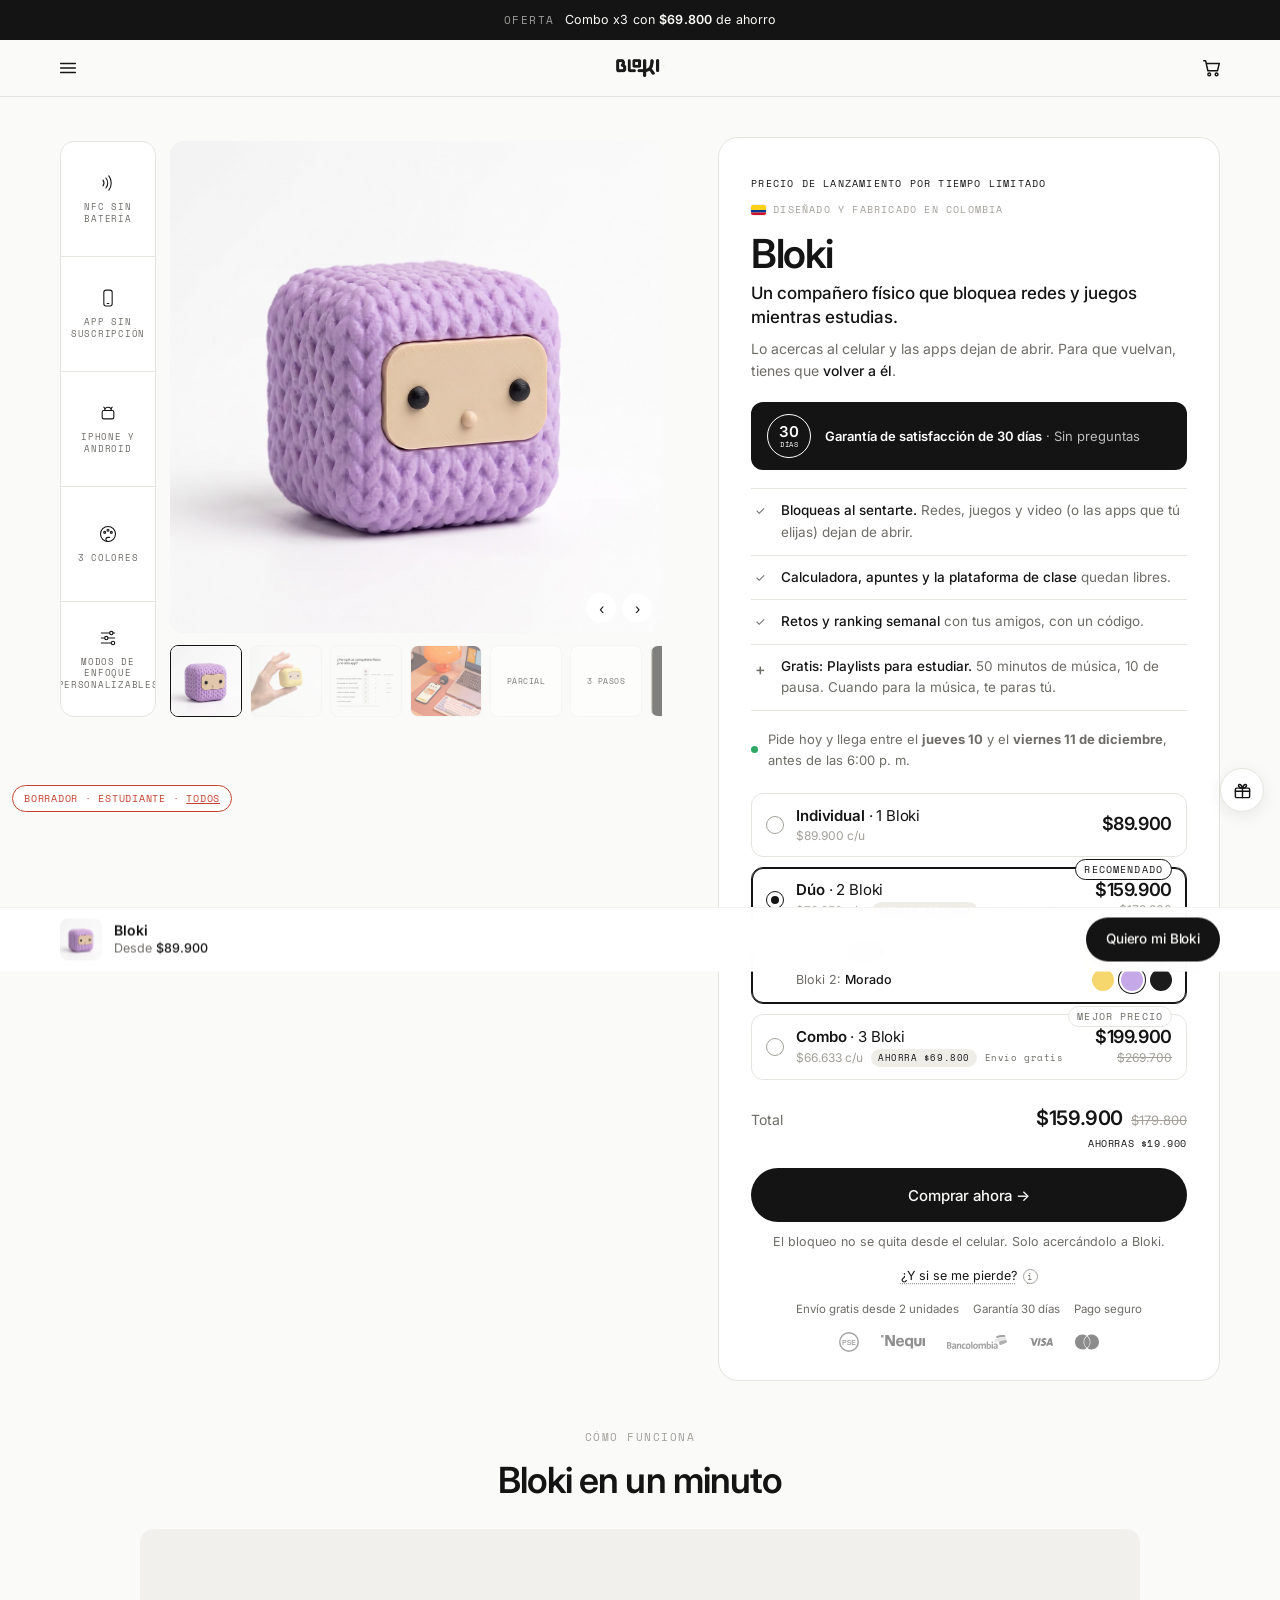
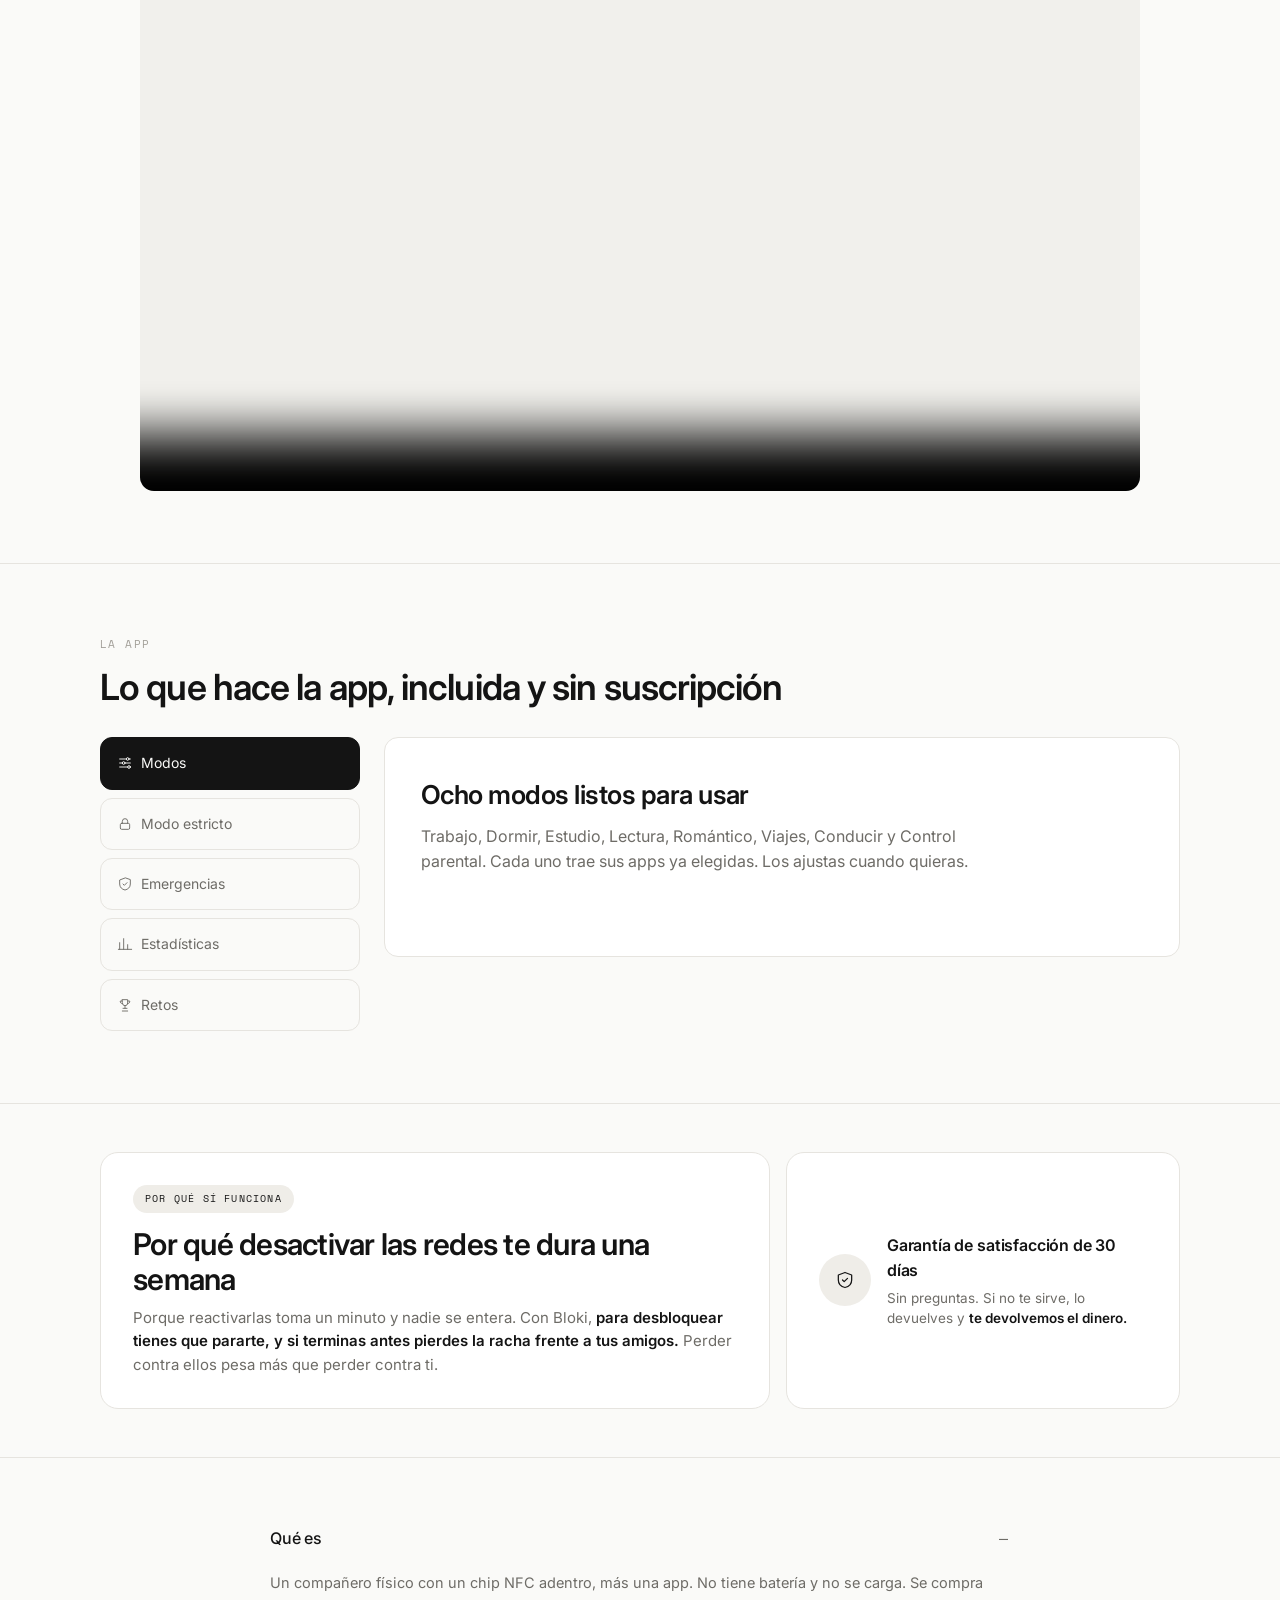
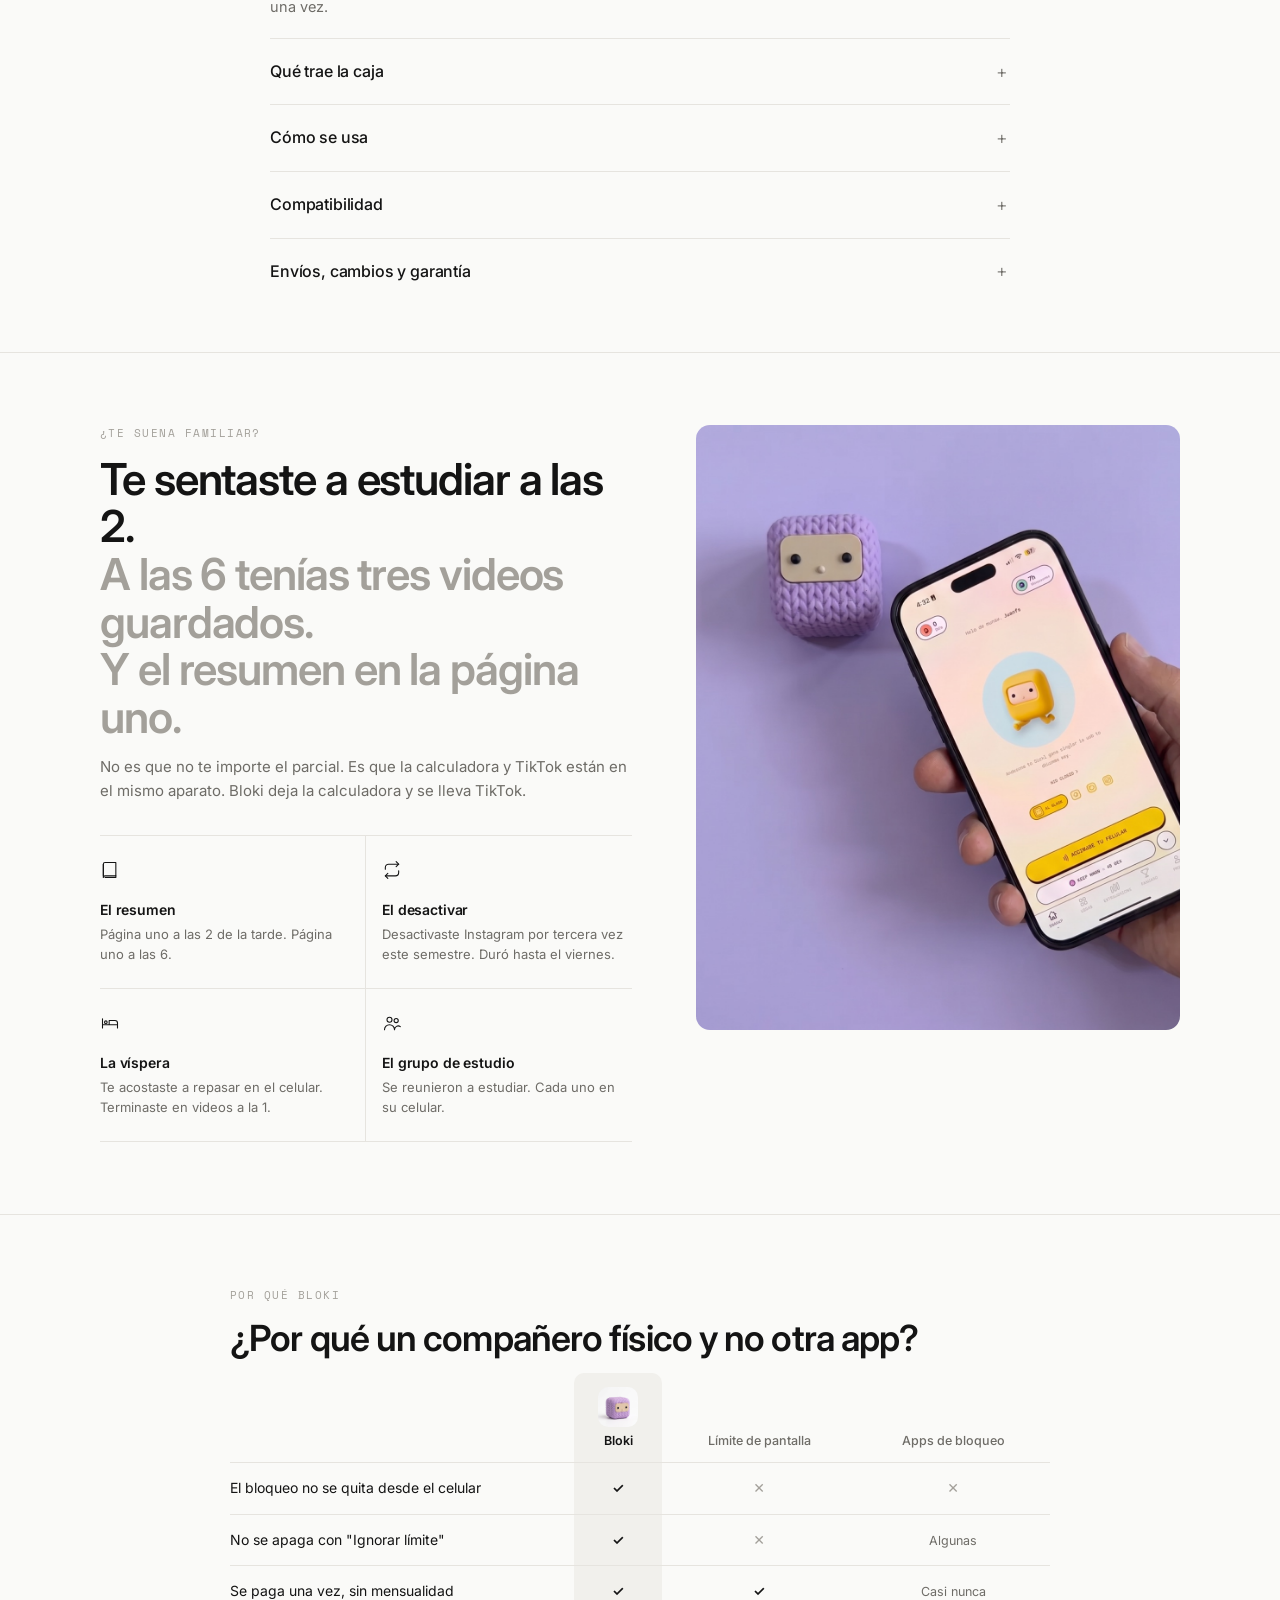
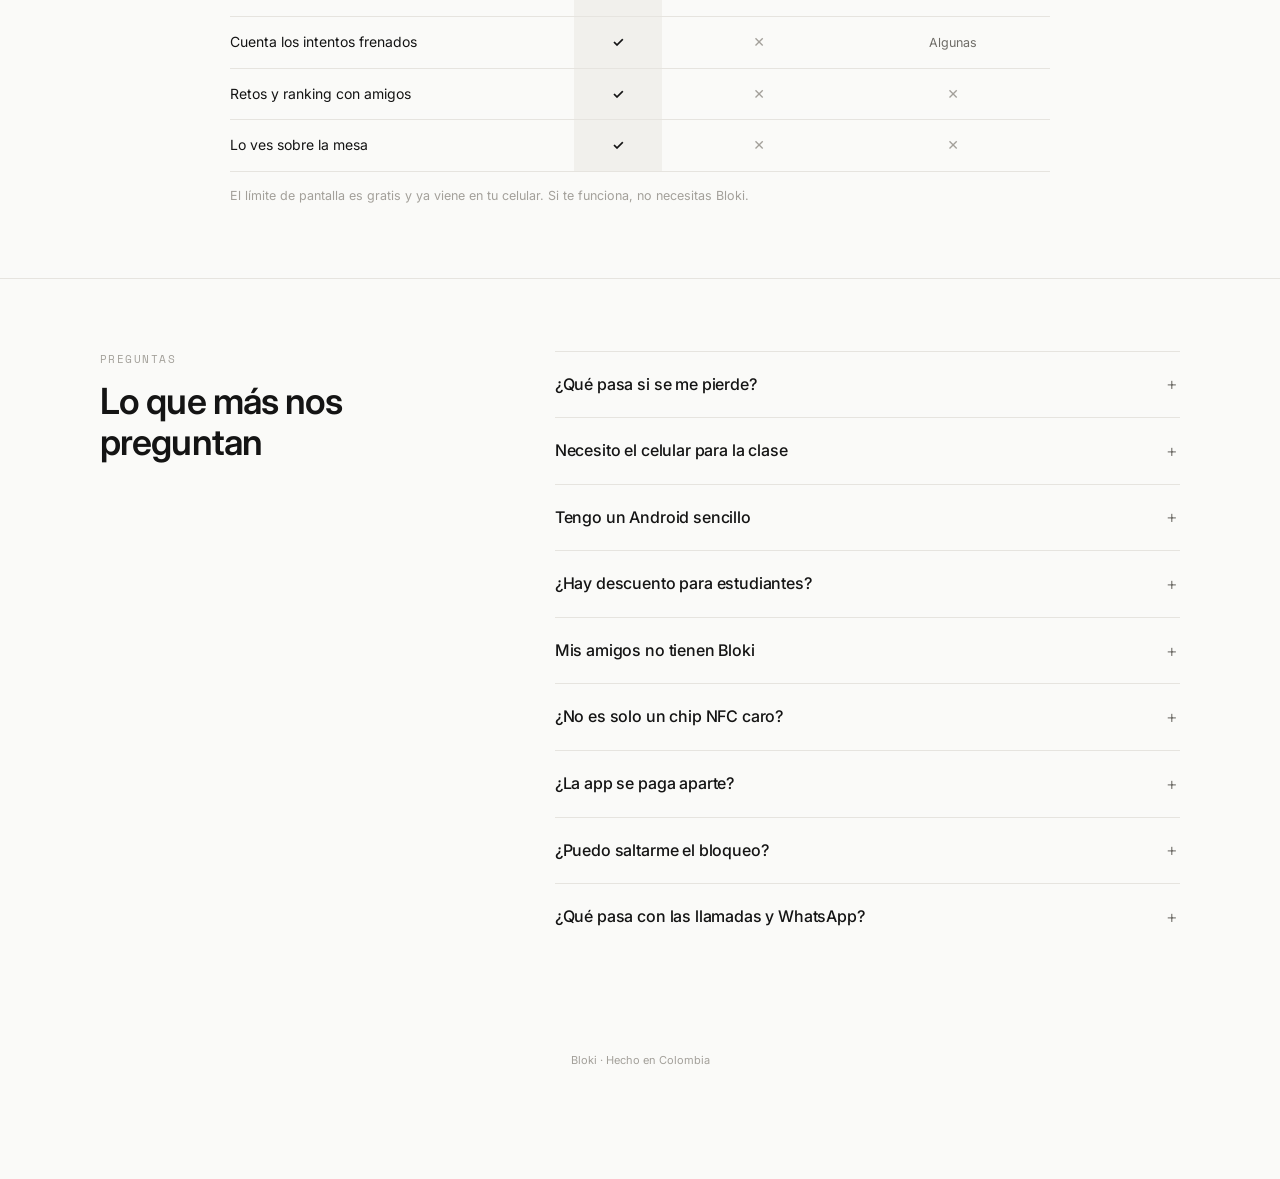
==== commit dfa8b412: "Landings y tema: video, funciones en pestañas, nota junto al botón, envío gratis desde 2 y comparati" ====
--- a/estudiante/index.html
+++ b/estudiante/index.html
@@ -19,8 +19,8 @@
   <a class="header__cart" href="#comprar" data-goto-buy aria-label="Comprar"><svg viewBox="0 0 24 24" fill="none" stroke="currentColor" stroke-width="1.6" stroke-linecap="round" stroke-linejoin="round" aria-hidden="true"><path d="M3 4h2l2.5 11h10.5l2-8H6.5"/><circle cx="9" cy="19" r="1.5"/><circle cx="17" cy="19" r="1.5"/></svg></a>
 </div></header><div class="pdp"><section class="sec sec--tight" id="top"><div class="wrap">
   <div class="gal"><div class="chips"><div class="chip"><svg viewBox="0 0 24 24" fill="none" stroke="currentColor" stroke-width="1.3" stroke-linecap="round" stroke-linejoin="round" aria-hidden="true"><path d="M6 8.5a6 6 0 0 1 0 7"/><path d="M9.5 6a10 10 0 0 1 0 12"/><path d="M13 3.5a14 14 0 0 1 0 17"/></svg><span>NFC SIN BATERÍA</span></div><div class="chip"><svg viewBox="0 0 24 24" fill="none" stroke="currentColor" stroke-width="1.3" stroke-linecap="round" stroke-linejoin="round" aria-hidden="true"><rect x="7" y="2.5" width="10" height="19" rx="2.5"/><path d="M11 18.5h2"/></svg><span>APP SIN SUSCRIPCIÓN</span></div><div class="chip"><svg viewBox="0 0 24 24" fill="none" stroke="currentColor" stroke-width="1.3" stroke-linecap="round" stroke-linejoin="round" aria-hidden="true"><rect x="5" y="9" width="14" height="10" rx="2"/><path d="M8 9a4 4 0 0 1 8 0"/><path d="M7 5l1.5 2M17 5l-1.5 2"/></svg><span>IPHONE Y ANDROID</span></div><div class="chip"><svg viewBox="0 0 24 24" fill="none" stroke="currentColor" stroke-width="1.3" stroke-linecap="round" stroke-linejoin="round" aria-hidden="true"><circle cx="12" cy="12" r="9"/><circle cx="8" cy="10" r="1.2"/><circle cx="12" cy="7.5" r="1.2"/><circle cx="16" cy="10" r="1.2"/><path d="M12 21a2.5 2.5 0 0 1 0-5h2"/></svg><span>3 COLORES</span></div><div class="chip"><svg viewBox="0 0 24 24" fill="none" stroke="currentColor" stroke-width="1.3" stroke-linecap="round" stroke-linejoin="round" aria-hidden="true"><path d="M4 6h10M18 6h2M4 12h4M12 12h8M4 18h12M20 18h0"/><circle cx="16" cy="6" r="2"/><circle cx="10" cy="12" r="2"/><circle cx="18" cy="18" r="2"/></svg><span>MODOS DE ENFOQUE PERSONALIZABLES</span></div></div>
-    <div><div class="gal__main"><div class="gal__slide gal__slide--cover on"><img src="../assets/bloki-lila-tejido.jpg" alt="Bloki morado tejido, tu compañero físico que bloquea las apps que eliges"></div><div class="gal__slide gal__slide--cover"><img src="../assets/bloki-amarillo-mano.jpg" alt="Bloki amarillo en la mano: cabe entre dos dedos" loading="lazy"></div><div class="gal__slide gal__slide--cover"><img src="../assets/bloki-negro-escritorio.jpg" alt="Bloki negro en el escritorio, junto al celular con el modo Trabajo" loading="lazy"></div><div class="gal__slide"><div class="info"><span class="info__k">Semana de parciales</span><p class="info__t">Así se usa Bloki para estudiar.</p><ol><li><b>Te sientas</b>Tocas Bloki. TikTok, Instagram y juegos se cierran.</li><li><b>Bloque de 50 min</b>Calculadora, apuntes y la plataforma de clase libres.</li><li><b>El domingo</b>Sale el ranking semanal con tus amigos.</li></ol></div></div><div class="gal__slide"><div class="info"><span class="info__k">Cómo funciona</span><p class="info__t">Un compañero físico, una app y un toque.</p><ol><li><b>1. Eliges las apps</b>Vienen ocho modos listos. Ajustas los que quieras.</li><li><b>2. Acercas el celular</b>NFC. Sin contraseña ni código.</li><li><b>3. Dejas a Bloki ahí</b>Para desbloquear tienes que volver a él.</li></ol></div></div><div class="gal__slide gal__slide--cover"><img src="../assets/app-session.jpg" alt="Sesión activa en la app de Bloki" loading="lazy"></div><div class="gal__slide"><div class="info info--ink"><span class="info__k">Evidencia · Colombia</span><span class="info__big">3 h 25 min</span><p class="info__t" style="margin-top:6px">al día en redes sociales. Es el promedio en Colombia.</p><ul style="color:var(--ink)"><li><b>Top 5 mundial</b>en tiempo frente a pantallas: unas 8 h 43 min diarias en internet.</li><li><b>8 de cada 10</b>celulares en Colombia son Android. Bloki funciona con los dos.</li></ul><p style="font-size:9.5px;color:var(--ink-muted);margin:10px 0 0">Fuente: Digital 2025 (DataReportal) vía Portafolio · La República · Statcounter jul-2026</p></div></div><div class="gal__slide gal__slide--cover"><img src="../assets/app-retos.jpg" alt="Retos con amigos en la app de Bloki" loading="lazy"></div><div class="gal__slide"><div class="info" style="background:var(--paper)"><span class="info__k">La diferencia</span><p class="info__t">Lo que tienen todos los demás: se quitan desde el mismo celular.</p><ul><li><b>Límite de pantalla</b>Se apaga con "Ignorar límite".</li><li><b>Borrar las apps</b>Se vuelven a bajar en cuarenta segundos.</li><li><b>Bloki</b>Solo se quita acercando el celular a Bloki, donde lo dejaste.</li></ul></div></div><div class="gal__slide gal__slide--cover"><img src="../assets/bloki-morado-app.jpg" alt="Bloki morado junto al celular con la app abierta" loading="lazy"></div><div class="gal__arrows"><button type="button" data-gal-prev aria-label="Anterior">‹</button><button type="button" data-gal-next aria-label="Siguiente">›</button></div></div>
-    <div class="thumbs"><button type="button" class="on" aria-label="Imagen 1"><img src="../assets/bloki-lila-tejido.jpg" alt=""></button><button type="button" class="" aria-label="Imagen 2"><img src="../assets/bloki-amarillo-mano.jpg" alt=""></button><button type="button" class="" aria-label="Imagen 3"><img src="../assets/bloki-negro-escritorio.jpg" alt=""></button><button type="button" class="" aria-label="Imagen 4"><span class="t-info">PARCIAL</span></button><button type="button" class="" aria-label="Imagen 5"><span class="t-info">3 PASOS</span></button><button type="button" class="" aria-label="Imagen 6"><img src="../assets/app-session.jpg" alt=""></button><button type="button" class="" aria-label="Imagen 7"><span class="t-info">DATO</span></button><button type="button" class="" aria-label="Imagen 8"><img src="../assets/app-retos.jpg" alt=""></button><button type="button" class="" aria-label="Imagen 9"><span class="t-info">VS</span></button><button type="button" class="" aria-label="Imagen 10"><img src="../assets/bloki-morado-app.jpg" alt=""></button></div></div></div>
+    <div><div class="gal__main"><div class="gal__slide gal__slide--cover on"><img src="../assets/bloki-lila-tejido.jpg" alt="Bloki morado tejido, tu compañero físico que bloquea las apps que eliges"></div><div class="gal__slide gal__slide--cover"><img src="../assets/bloki-amarillo-mano.jpg" alt="Bloki amarillo en la mano: cabe entre dos dedos" loading="lazy"></div><div class="gal__slide gal__slide--cover"><img src="../assets/bloki-comparativa.jpg" alt="Bloki frente al límite de pantalla y las apps de bloqueo" loading="lazy"></div><div class="gal__slide gal__slide--cover"><img src="../assets/bloki-negro-escritorio.jpg" alt="Bloki negro en el escritorio, junto al celular con el modo Trabajo" loading="lazy"></div><div class="gal__slide"><div class="info"><span class="info__k">Semana de parciales</span><p class="info__t">Así se usa Bloki para estudiar.</p><ol><li><b>Te sientas</b>Tocas Bloki. TikTok, Instagram y juegos se cierran.</li><li><b>Bloque de 50 min</b>Calculadora, apuntes y la plataforma de clase libres.</li><li><b>El domingo</b>Sale el ranking semanal con tus amigos.</li></ol></div></div><div class="gal__slide"><div class="info"><span class="info__k">Cómo funciona</span><p class="info__t">Un compañero físico, una app y un toque.</p><ol><li><b>1. Eliges las apps</b>Vienen ocho modos listos. Ajustas los que quieras.</li><li><b>2. Acercas el celular</b>NFC. Sin contraseña ni código.</li><li><b>3. Dejas a Bloki ahí</b>Para desbloquear tienes que volver a él.</li></ol></div></div><div class="gal__slide gal__slide--cover"><img src="../assets/app-session.jpg" alt="Sesión activa en la app de Bloki" loading="lazy"></div><div class="gal__slide"><div class="info info--ink"><span class="info__k">Evidencia · Colombia</span><span class="info__big">3 h 25 min</span><p class="info__t" style="margin-top:6px">al día en redes sociales. Es el promedio en Colombia.</p><ul style="color:var(--ink)"><li><b>Top 5 mundial</b>en tiempo frente a pantallas: unas 8 h 43 min diarias en internet.</li><li><b>8 de cada 10</b>celulares en Colombia son Android. Bloki funciona con los dos.</li></ul><p style="font-size:9.5px;color:var(--ink-muted);margin:10px 0 0">Fuente: Digital 2025 (DataReportal) vía Portafolio · La República · Statcounter jul-2026</p></div></div><div class="gal__slide gal__slide--cover"><img src="../assets/app-retos.jpg" alt="Retos con amigos en la app de Bloki" loading="lazy"></div><div class="gal__slide"><div class="info" style="background:var(--paper)"><span class="info__k">La diferencia</span><p class="info__t">Lo que tienen todos los demás: se quitan desde el mismo celular.</p><ul><li><b>Límite de pantalla</b>Se apaga con "Ignorar límite".</li><li><b>Borrar las apps</b>Se vuelven a bajar en cuarenta segundos.</li><li><b>Bloki</b>Solo se quita acercando el celular a Bloki, donde lo dejaste.</li></ul></div></div><div class="gal__slide gal__slide--cover"><img src="../assets/bloki-morado-app.jpg" alt="Bloki morado junto al celular con la app abierta" loading="lazy"></div><div class="gal__arrows"><button type="button" data-gal-prev aria-label="Anterior">‹</button><button type="button" data-gal-next aria-label="Siguiente">›</button></div></div>
+    <div class="thumbs"><button type="button" class="on" aria-label="Imagen 1"><img src="../assets/bloki-lila-tejido.jpg" alt=""></button><button type="button" class="" aria-label="Imagen 2"><img src="../assets/bloki-amarillo-mano.jpg" alt=""></button><button type="button" class="" aria-label="Imagen 3"><img src="../assets/bloki-comparativa.jpg" alt=""></button><button type="button" class="" aria-label="Imagen 4"><img src="../assets/bloki-negro-escritorio.jpg" alt=""></button><button type="button" class="" aria-label="Imagen 5"><span class="t-info">PARCIAL</span></button><button type="button" class="" aria-label="Imagen 6"><span class="t-info">3 PASOS</span></button><button type="button" class="" aria-label="Imagen 7"><img src="../assets/app-session.jpg" alt=""></button><button type="button" class="" aria-label="Imagen 8"><span class="t-info">DATO</span></button><button type="button" class="" aria-label="Imagen 9"><img src="../assets/app-retos.jpg" alt=""></button><button type="button" class="" aria-label="Imagen 10"><span class="t-info">VS</span></button><button type="button" class="" aria-label="Imagen 11"><img src="../assets/bloki-morado-app.jpg" alt=""></button></div></div></div>
 </div></section><section class="sec buy" id="comprar"><div class="wrap">
   <div class="buy__card">
     <div class="buy__top"><span><span class="launch">Precio de lanzamiento por tiempo limitado</span></span><span class="pill"><svg class="flag" viewBox="0 0 3 2" aria-hidden="true"><rect width="3" height="1" fill="#FCD116"/><rect y="1" width="3" height=".5" fill="#003893"/><rect y="1.5" width="3" height=".5" fill="#CE1126"/></svg>Diseñado y fabricado en Colombia</span></div>
@@ -38,26 +38,33 @@
       <div class="colors"><div class="colors__row"><span>Color: <b>Amarillo</b></span><span class="sw"><button type="button" class="on" style="--c:#F5D76E" data-color="Amarillo" aria-label="Amarillo"></button><button type="button" class="" style="--c:#C5A8E8" data-color="Morado" aria-label="Morado"></button><button type="button" class="" style="--c:#1C1C1C" data-color="Negro" aria-label="Negro"></button></span></div></div></div><div class="plan on" role="radio" tabindex="0" aria-checked="true" data-qty="2" data-price="159900"><span class="plan__badge">RECOMENDADO</span>
       <div class="plan__row"><span class="plan__dot"></span>
         <div><p class="plan__name"><b>Dúo</b> · 2 Bloki</p>
-        <p class="plan__desc">$79.950 c/u<span class="plan__save">AHORRA $19.900</span></p></div>
+        <p class="plan__desc">$79.950 c/u<span class="plan__save">AHORRA $19.900</span><span class="plan__perk">Envío gratis</span></p></div>
         <p class="plan__price"><strong>$159.900</strong><s>$179.800</s></p></div>
       <div class="colors"><div class="colors__row"><span>Bloki 1: <b>Amarillo</b></span><span class="sw"><button type="button" class="on" style="--c:#F5D76E" data-color="Amarillo" aria-label="Amarillo"></button><button type="button" class="" style="--c:#C5A8E8" data-color="Morado" aria-label="Morado"></button><button type="button" class="" style="--c:#1C1C1C" data-color="Negro" aria-label="Negro"></button></span></div><div class="colors__row"><span>Bloki 2: <b>Morado</b></span><span class="sw"><button type="button" class="" style="--c:#F5D76E" data-color="Amarillo" aria-label="Amarillo"></button><button type="button" class="on" style="--c:#C5A8E8" data-color="Morado" aria-label="Morado"></button><button type="button" class="" style="--c:#1C1C1C" data-color="Negro" aria-label="Negro"></button></span></div></div></div><div class="plan" role="radio" tabindex="0" aria-checked="false" data-qty="3" data-price="199900"><span class="plan__badge plan__badge--y">MEJOR PRECIO</span>
       <div class="plan__row"><span class="plan__dot"></span>
         <div><p class="plan__name"><b>Combo</b> · 3 Bloki</p>
-        <p class="plan__desc">$66.633 c/u<span class="plan__save">AHORRA $69.800</span></p></div>
+        <p class="plan__desc">$66.633 c/u<span class="plan__save">AHORRA $69.800</span><span class="plan__perk">Envío gratis</span></p></div>
         <p class="plan__price"><strong>$199.900</strong><s>$269.700</s></p></div>
       <div class="colors"><div class="colors__row"><span>Bloki 1: <b>Amarillo</b></span><span class="sw"><button type="button" class="on" style="--c:#F5D76E" data-color="Amarillo" aria-label="Amarillo"></button><button type="button" class="" style="--c:#C5A8E8" data-color="Morado" aria-label="Morado"></button><button type="button" class="" style="--c:#1C1C1C" data-color="Negro" aria-label="Negro"></button></span></div><div class="colors__row"><span>Bloki 2: <b>Morado</b></span><span class="sw"><button type="button" class="" style="--c:#F5D76E" data-color="Amarillo" aria-label="Amarillo"></button><button type="button" class="on" style="--c:#C5A8E8" data-color="Morado" aria-label="Morado"></button><button type="button" class="" style="--c:#1C1C1C" data-color="Negro" aria-label="Negro"></button></span></div><div class="colors__row"><span>Bloki 3: <b>Negro</b></span><span class="sw"><button type="button" class="" style="--c:#F5D76E" data-color="Amarillo" aria-label="Amarillo"></button><button type="button" class="" style="--c:#C5A8E8" data-color="Morado" aria-label="Morado"></button><button type="button" class="on" style="--c:#1C1C1C" data-color="Negro" aria-label="Negro"></button></span></div></div></div></div>
     <div class="total"><span>Total</span><span><strong data-total></strong><s data-compare hidden></s><span class="save" data-save hidden></span></span></div>
     <button type="button" class="btn btn--block" data-buy>Comprar ahora →</button>
     <p class="buy__err" role="alert"></p>
+    <p class="buy__note">El bloqueo no se quita desde el celular. Solo acercándolo a Bloki.</p>
     <div class="tip"><button type="button" class="tip__btn" aria-describedby="tip-perdida">¿Y si se me pierde? <span class="tip__i" aria-hidden="true">i</span></button>
       <span class="tip__box" role="tooltip" id="tip-perdida">Cada Bloki trae <b>3 desbloqueos de emergencia</b>. Respondes tu pregunta de seguridad y tus apps se desbloquean. Si necesitas más, los encuentras dentro de la app.</span></div>
-    <ul class="micro"><li>Envío a toda Colombia</li><li>Garantía 30 días</li><li>Pago seguro</li></ul>
+    <ul class="micro"><li>Envío gratis desde 2 unidades</li><li>Garantía 30 días</li><li>Pago seguro</li></ul>
     <div class="pay"><img class="pay--pse" src="../assets/pagos/pse.svg" alt="PSE" loading="lazy"><img class="pay--nequi" src="../assets/pagos/nequi.svg" alt="Nequi" loading="lazy"><img class="pay--bancolombia" src="../assets/pagos/bancolombia.svg" alt="Bancolombia" loading="lazy"><img class="pay--visa" src="../assets/pagos/visa.svg" alt="VISA" loading="lazy"><img class="pay--mastercard" src="../assets/pagos/mastercard.svg" alt="Mastercard" loading="lazy"></div>
   </div>
-</div></section></div><section class="sec sec--tight"><div class="wrap why">
+</div></section></div><section class="sec" id="video"><div class="wrap">
+  <div class="center"><span class="eyebrow">Cómo funciona</span><h2 class="h2">Bloki en un minuto</h2></div>
+  <div class="vid"><video src="../assets/bloki-como-funciona.mp4" poster="../assets/bloki-como-funciona.jpg" muted playsinline loop controls preload="none" data-autoplay></video></div>
+</div></section><section class="sec sec--deep" id="funciones"><div class="wrap">
+  <span class="eyebrow">La app</span><h2 class="h2">Lo que hace la app, incluida y sin suscripción</h2>
+  <div class="fx"><div class="fx__tabs" role="tablist"><button type="button" role="tab" class="on" aria-selected="true"><svg viewBox="0 0 24 24" fill="none" stroke="currentColor" stroke-width="1.4" stroke-linecap="round" stroke-linejoin="round" aria-hidden="true"><path d="M4 6h10M18 6h2M4 12h4M12 12h8M4 18h12M20 18h0"/><circle cx="16" cy="6" r="2"/><circle cx="10" cy="12" r="2"/><circle cx="18" cy="18" r="2"/></svg><span>Modos</span></button><button type="button" role="tab" class="" aria-selected="false"><svg viewBox="0 0 24 24" fill="none" stroke="currentColor" stroke-width="1.4" stroke-linecap="round" stroke-linejoin="round" aria-hidden="true"><rect x="5" y="11" width="14" height="9" rx="2"/><path d="M8 11V8a4 4 0 0 1 8 0v3"/></svg><span>Modo estricto</span></button><button type="button" role="tab" class="" aria-selected="false"><svg viewBox="0 0 24 24" fill="none" stroke="currentColor" stroke-width="1.4" stroke-linecap="round" stroke-linejoin="round" aria-hidden="true"><path d="M12 3 4 6v6c0 5 3.5 8 8 9 4.5-1 8-4 8-9V6Z"/><path d="m9 12 2 2 4-4"/></svg><span>Emergencias</span></button><button type="button" role="tab" class="" aria-selected="false"><svg viewBox="0 0 24 24" fill="none" stroke="currentColor" stroke-width="1.4" stroke-linecap="round" stroke-linejoin="round" aria-hidden="true"><path d="M4 20V10M10 20V4M16 20v-7M22 20H2"/></svg><span>Estadísticas</span></button><button type="button" role="tab" class="" aria-selected="false"><svg viewBox="0 0 24 24" fill="none" stroke="currentColor" stroke-width="1.4" stroke-linecap="round" stroke-linejoin="round" aria-hidden="true"><path d="M8 4h8v5a4 4 0 0 1-8 0Z"/><path d="M8 6H5a3 3 0 0 0 3 4M16 6h3a3 3 0 0 1-3 4M12 13v4M8 21h8M9 17h6"/></svg><span>Retos</span></button></div><div class="fx__body"><div class="fx__panel" role="tabpanel"><h3>Ocho modos listos para usar</h3><p>Trabajo, Dormir, Estudio, Lectura, Romántico, Viajes, Conducir y Control parental. Cada uno trae sus apps ya elegidas. Los ajustas cuando quieras.</p></div><div class="fx__panel" role="tabpanel" hidden><h3>Que terminar antes cueste</h3><p>Con el modo estricto activo, la sesión no se termina desde el celular. Para salir, vuelves a Bloki.</p></div><div class="fx__panel" role="tabpanel" hidden><h3>3 desbloqueos de emergencia</h3><p>Si pierdes a Bloki o de verdad lo necesitas, respondes tu pregunta de seguridad y tus apps se desbloquean. Si necesitas más, los encuentras dentro de la app.</p></div><div class="fx__panel" role="tabpanel" hidden><h3>Racha e intentos frenados</h3><p>La app cuenta los días seguidos que cumples, las horas que llevas bloqueadas y cada vez que intentaste abrir una app bloqueada.</p></div><div class="fx__panel" role="tabpanel" hidden><h3>Retos y ranking con amigos</h3><p>Arma un reto 1 vs 1 o en grupo y compite por horas bloqueadas. Si terminas antes, ese día no suma a tu racha.</p></div></div></div>
+</div></section><section class="sec sec--tight"><div class="wrap why">
   <div class="why__card"><span class="why__tag">Por qué sí funciona</span><h3>Por qué desactivar las redes te dura una semana</h3><p>Porque reactivarlas toma un minuto y nadie se entera. Con Bloki, <b>para desbloquear tienes que pararte, y si terminas antes pierdes la racha frente a tus amigos.</b> Perder contra ellos pesa más que perder contra ti.</p></div>
   <div class="why__card why__guar"><span class="why__icon"><svg viewBox="0 0 24 24" fill="none" stroke="currentColor" stroke-width="1.5" stroke-linecap="round" stroke-linejoin="round" aria-hidden="true"><path d="M12 3 4 6v6c0 5 3.5 8 8 9 4.5-1 8-4 8-9V6Z"/><path d="m9 12 2 2 4-4"/></svg></span><div><h4>Garantía de satisfacción de 30 días</h4><p>Sin preguntas. Si no te sirve, lo devuelves y <b>te devolvemos el dinero.</b></p></div></div>
-</div></section><section class="sec sec--tight" id="como-funciona"><div class="wrap"><div class="acc"><details open><summary>Qué es</summary><div class="acc__body"><p>Un compañero físico con un chip NFC adentro, más una app. No tiene batería y no se carga. Se compra una vez.</p></div></details><details><summary>Qué trae la caja</summary><div class="acc__body"><p><b>1 Bloki</b>, en el color que elegiste.</p><p><b>Instrucciones de uso.</b> De la caja a tu primer bloqueo en un par de minutos.</p><p><b>Tu bienvenida a la comunidad Bloki.</b> Retos, ranking y gente bloqueando contigo.</p></div></details><details><summary>Cómo se usa</summary><div class="acc__body"><p>Abres la app y eliges qué apps se bloquean. Acercas la parte de arriba del celular a Bloki y el modo se activa. Para desbloquear, vuelves a acercarlo.</p></div></details><details><summary>Compatibilidad</summary><div class="acc__body"><p>iPhone y Android con NFC. La mayoría de celulares desde 2015 lo tienen. Cada Bloki se vincula a un solo celular: si son dos, cada uno necesita el suyo.</p></div></details><details><summary>Envíos, cambios y garantía</summary><div class="acc__body"><p>Envío a toda Colombia, de 2 a 5 días hábiles.</p><p><b>30 días de garantía:</b> lo devuelves y te devolvemos el dinero, sin preguntas.</p></div></details></div></div></section>
+</div></section><section class="sec sec--tight" id="como-funciona"><div class="wrap"><div class="acc"><details open><summary>Qué es</summary><div class="acc__body"><p>Un compañero físico con un chip NFC adentro, más una app. No tiene batería y no se carga. Se compra una vez.</p></div></details><details><summary>Qué trae la caja</summary><div class="acc__body"><p><b>1 Bloki</b>, en el color que elegiste.</p><p><b>Instrucciones de uso.</b> De la caja a tu primer bloqueo en un par de minutos.</p><p><b>Tu bienvenida a la comunidad Bloki.</b> Retos, ranking y gente bloqueando contigo.</p></div></details><details><summary>Cómo se usa</summary><div class="acc__body"><p>Abres la app y eliges qué apps se bloquean. Acercas la parte de arriba del celular a Bloki y el modo se activa. Para desbloquear, vuelves a acercarlo.</p></div></details><details><summary>Compatibilidad</summary><div class="acc__body"><p>iPhone y Android con NFC. La mayoría de celulares desde 2015 lo tienen. Cada Bloki se vincula a un solo celular: si son dos, cada uno necesita el suyo.</p></div></details><details><summary>Envíos, cambios y garantía</summary><div class="acc__body"><p>Envío a toda Colombia, de 2 a 5 días hábiles. <b>Gratis llevando 2 o más.</b></p><p><b>30 días de garantía:</b> lo devuelves y te devolvemos el dinero, sin preguntas.</p></div></details></div></div></section>
 <section class="sec sec--deep"><div class="wrap">
   <div class="split"><div class="split__copy"><span class="eyebrow">¿Te suena familiar?</span>
   <h2 class="h2 h2--lines"><span>Te sentaste a estudiar a las 2.</span><span>A las 6 tenías tres videos guardados.</span><span>Y el resumen en la página uno.</span></h2>
--- a/assets/bloki-landing.css
+++ b/assets/bloki-landing.css
@@ -422,3 +422,27 @@
   .pdp{gap:36px}
   .h2--lines{font-size:38px}
 }
+
+/* envío gratis en el plan, nota del botón, video y funciones en pestañas */
+.plan__perk{font-family:var(--mono);font-size:9px;letter-spacing:.06em;color:var(--ink-soft);white-space:nowrap}
+.buy__note{margin:10px 0 0;text-align:center;font-size:12.5px;color:var(--ink-soft)}
+.vid{margin-top:20px;border-radius:var(--r);overflow:hidden;background:var(--stage);aspect-ratio:16/9}
+.vid video{display:block;width:100%;height:100%;object-fit:cover}
+.fx{margin-top:22px}
+.fx__tabs{display:flex;gap:8px;overflow-x:auto;scrollbar-width:none;margin:0 -16px;padding:0 16px 2px}
+.fx__tabs::-webkit-scrollbar{display:none}
+.fx__tabs button{flex:0 0 auto;display:flex;align-items:center;gap:8px;font:inherit;font-size:13px;color:var(--ink-soft);background:transparent;border:1px solid var(--line);border-radius:999px;padding:9px 14px;cursor:pointer;transition:background .2s,color .2s,border-color .2s}
+.fx__tabs button svg{width:16px;height:16px}
+.fx__tabs button.on{background:var(--ink);border-color:var(--ink);color:var(--bg)}
+.fx__body{margin-top:14px;background:var(--paper);border:1px solid var(--line);border-radius:var(--r);padding:22px 20px;min-height:150px}
+.fx__panel h3{margin:0 0 8px;font-size:19px;font-weight:600;letter-spacing:-.02em}
+.fx__panel p{margin:0;color:var(--ink-soft);font-size:14.5px;line-height:1.6}
+@media (min-width:1024px){
+  .vid{max-width:1000px;margin:28px auto 0}
+  .fx{display:grid;grid-template-columns:260px 1fr;gap:24px;align-items:start;margin-top:30px}
+  .fx__tabs{flex-direction:column;margin:0;padding:0;overflow:visible}
+  .fx__tabs button{border-radius:12px;padding:14px 16px;font-size:14px}
+  .fx__body{margin-top:0;padding:36px;min-height:220px}
+  .fx__panel h3{font-size:26px}
+  .fx__panel p{font-size:16px;max-width:560px}
+}
